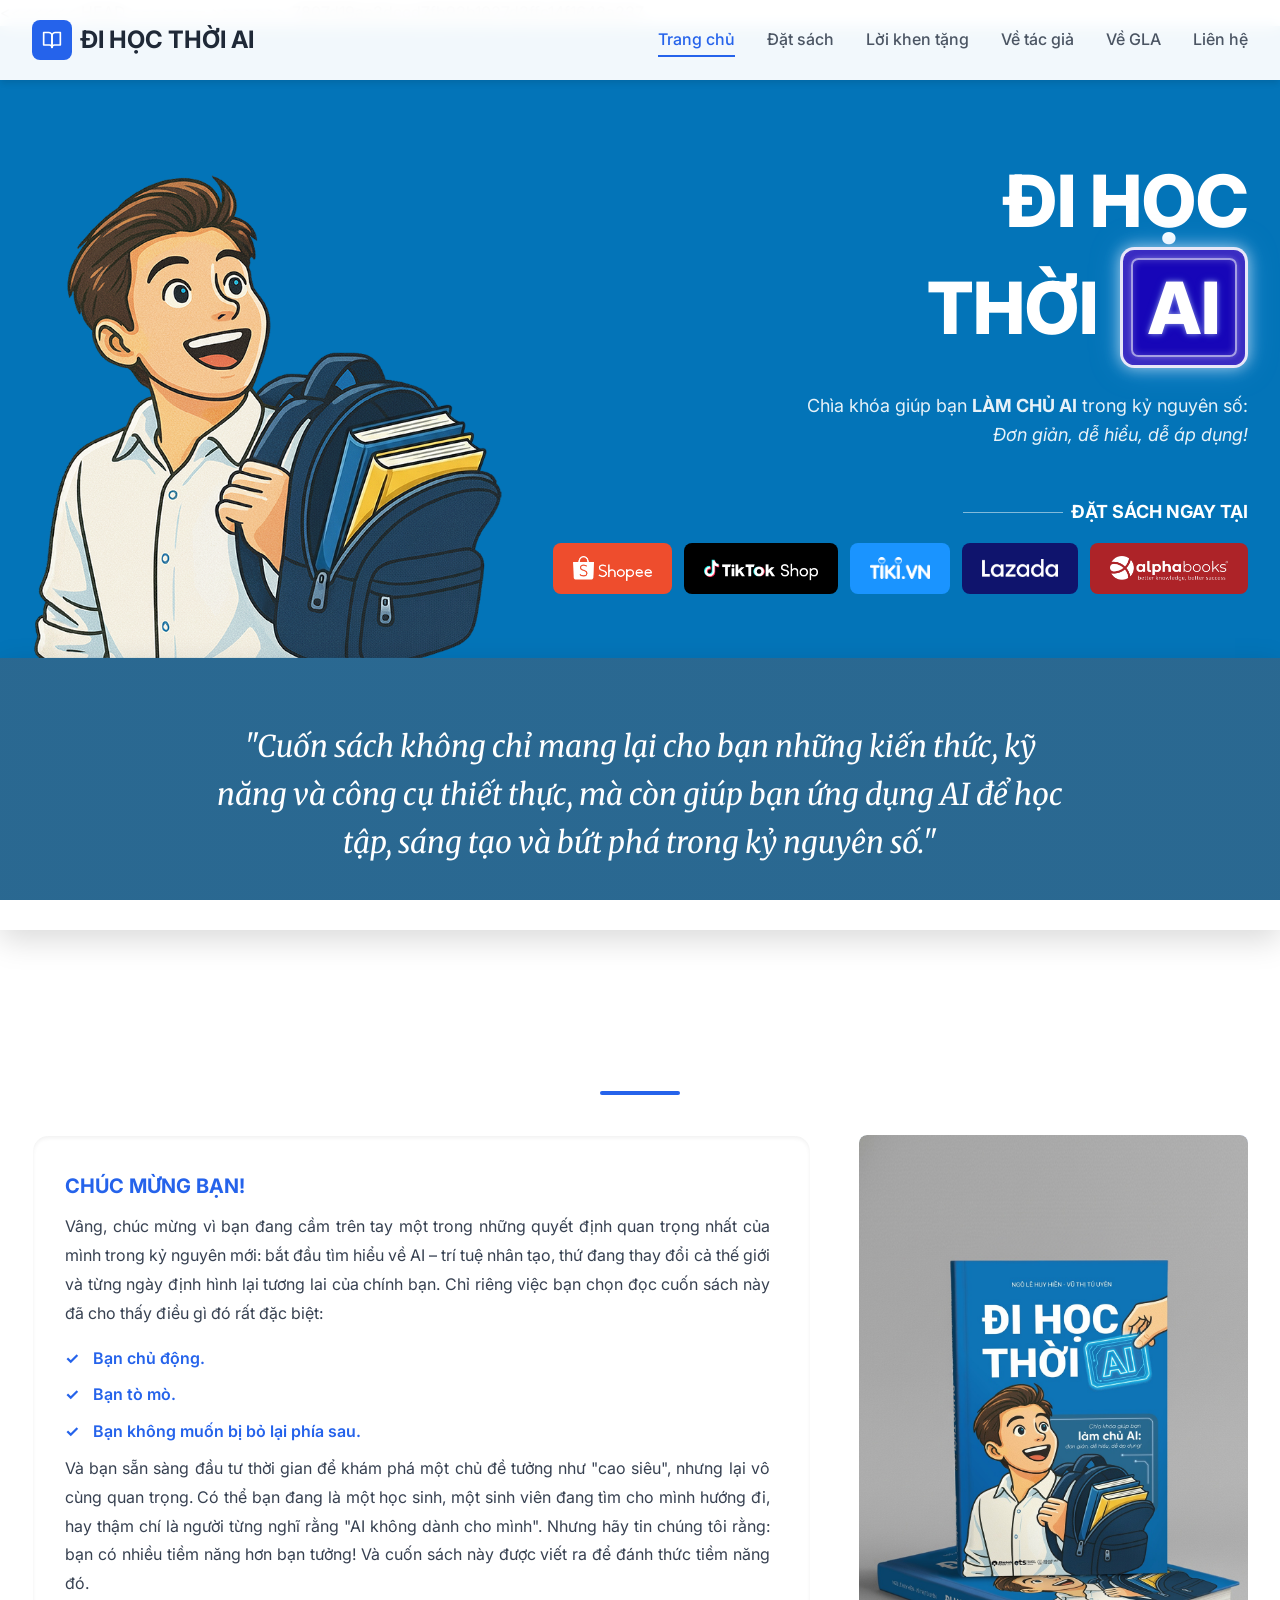
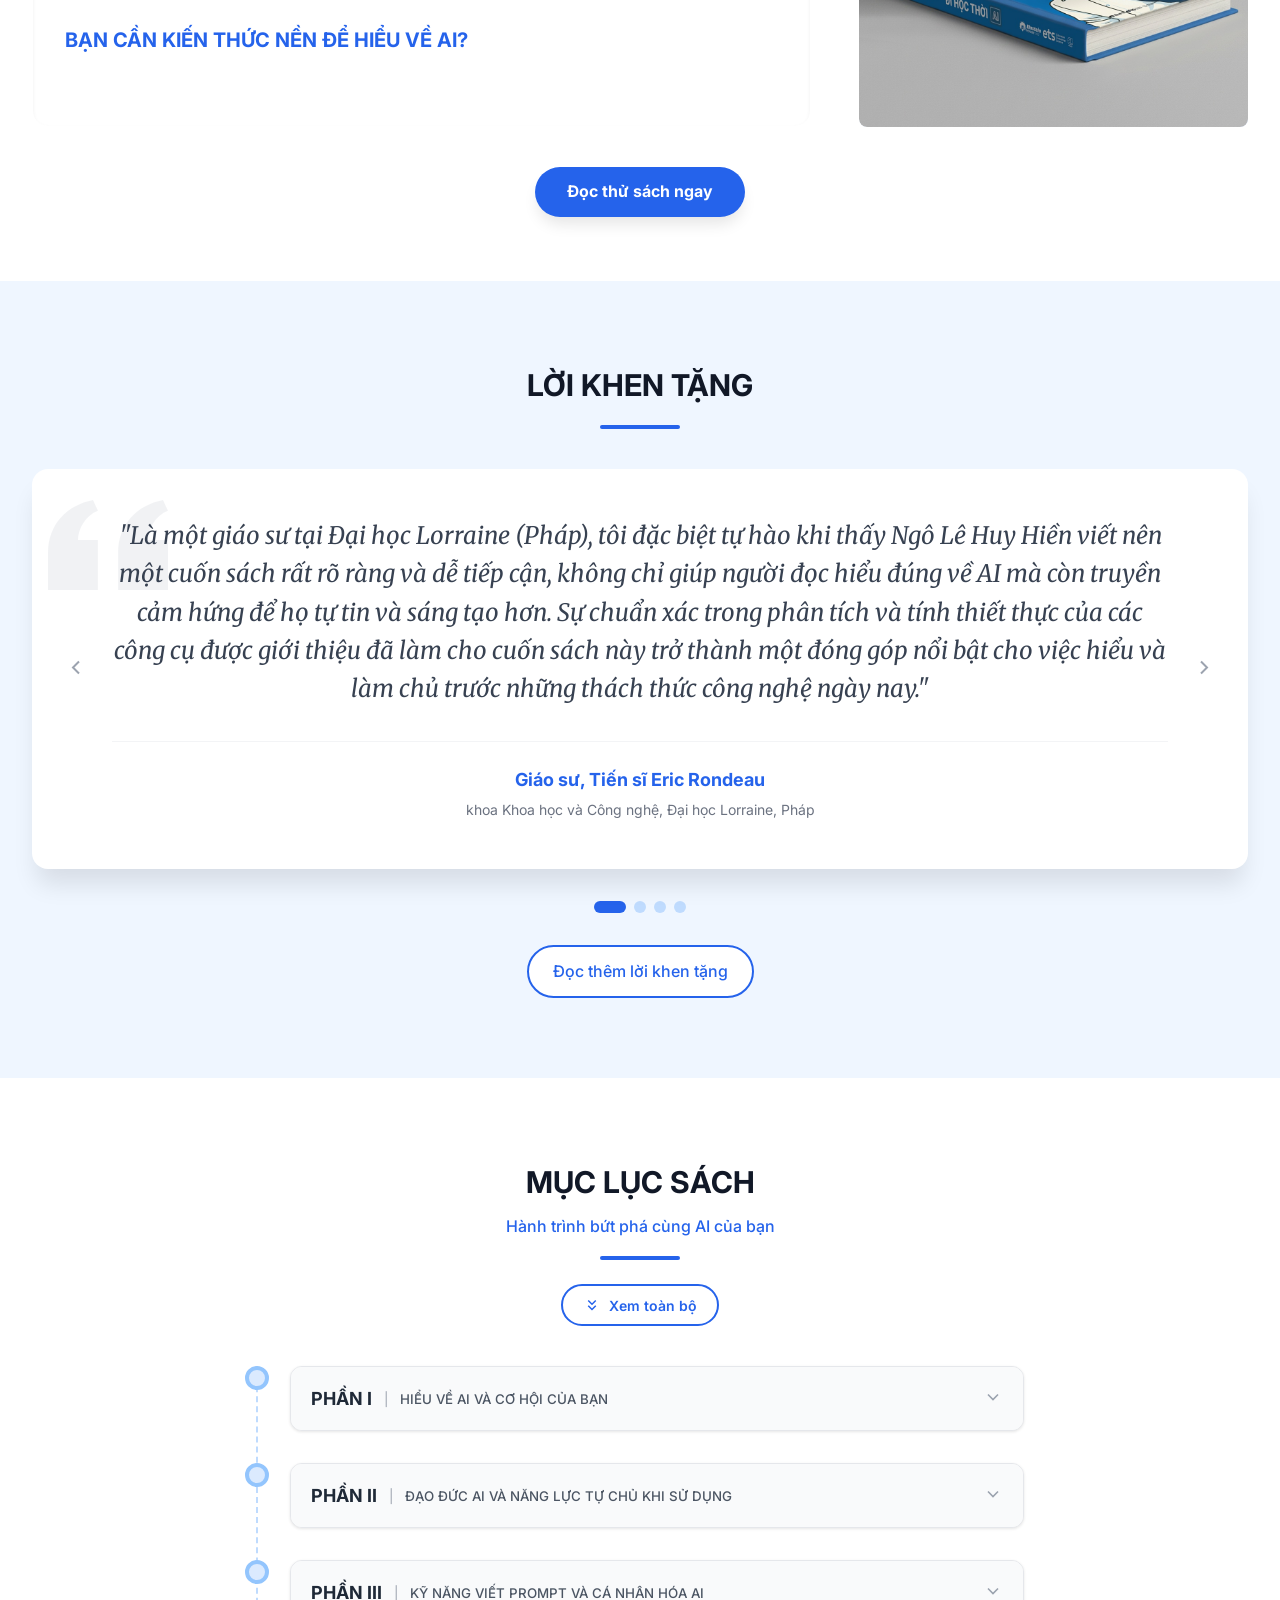
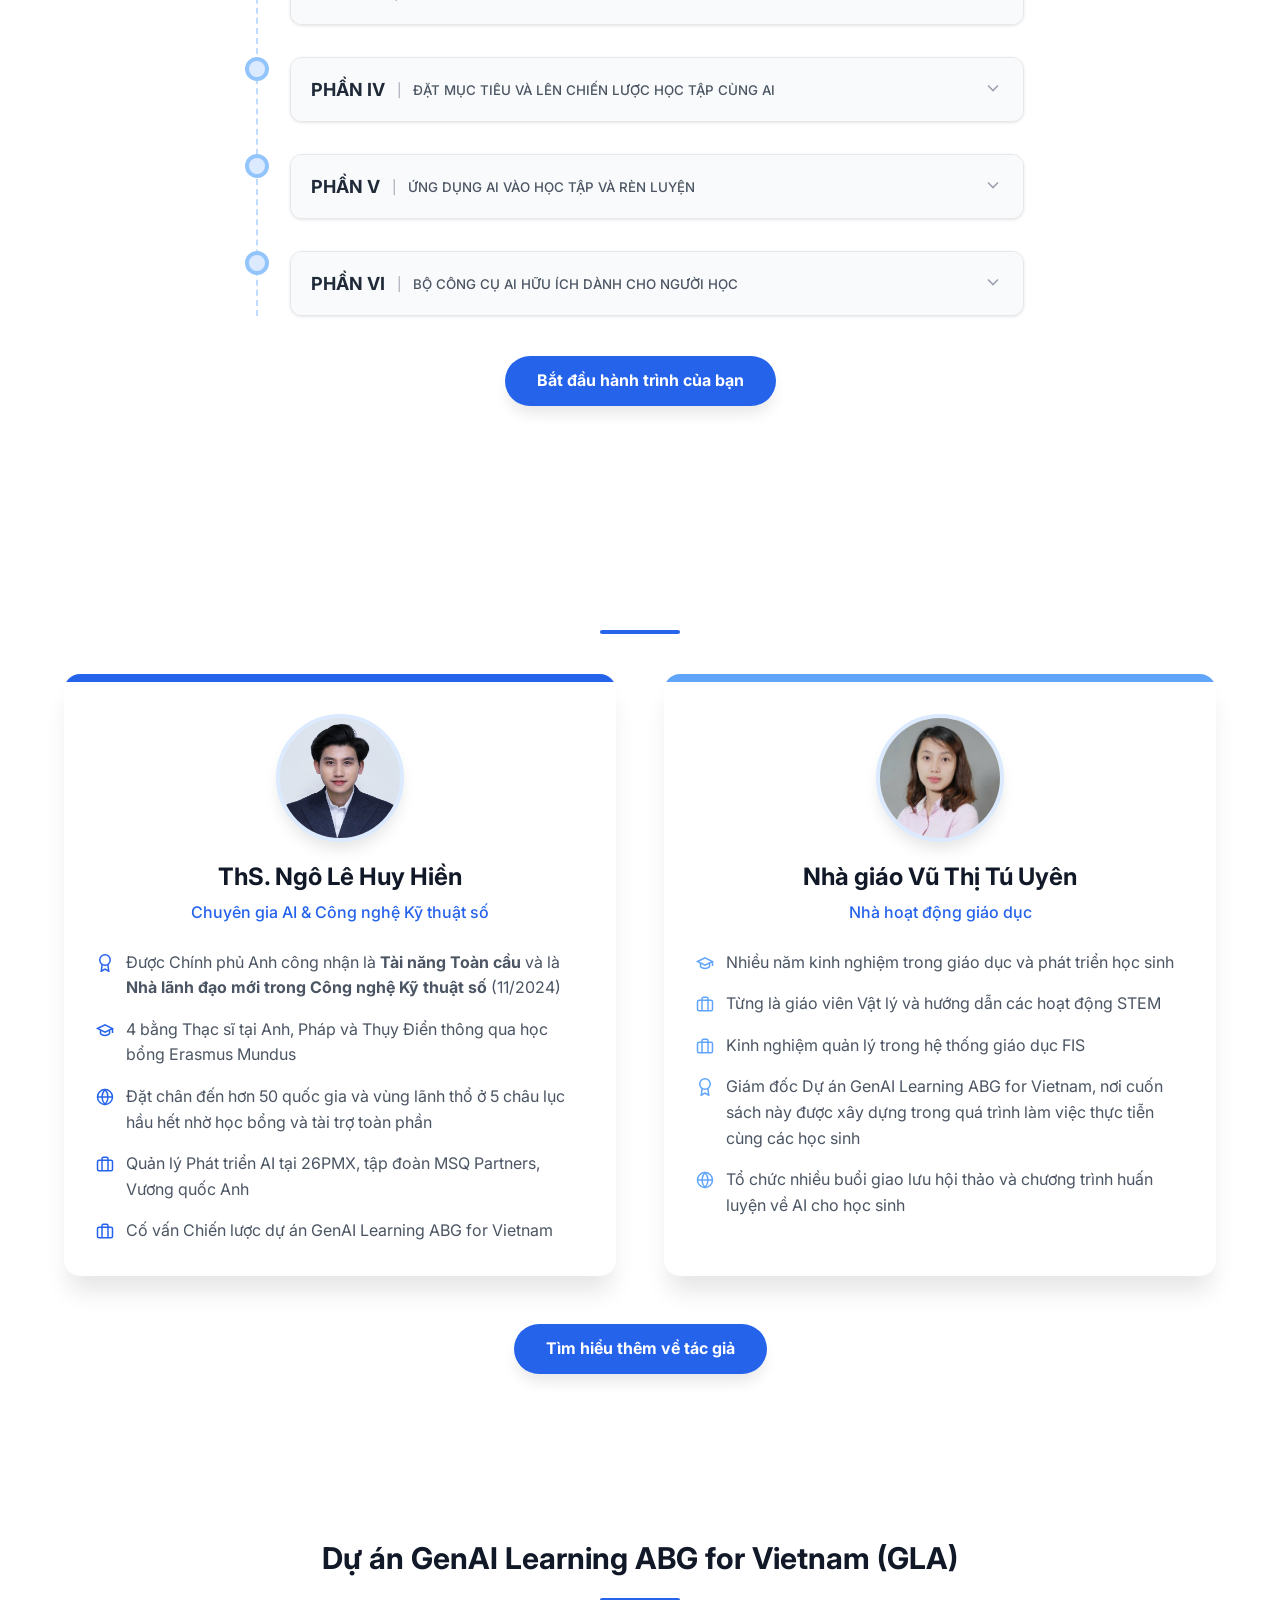
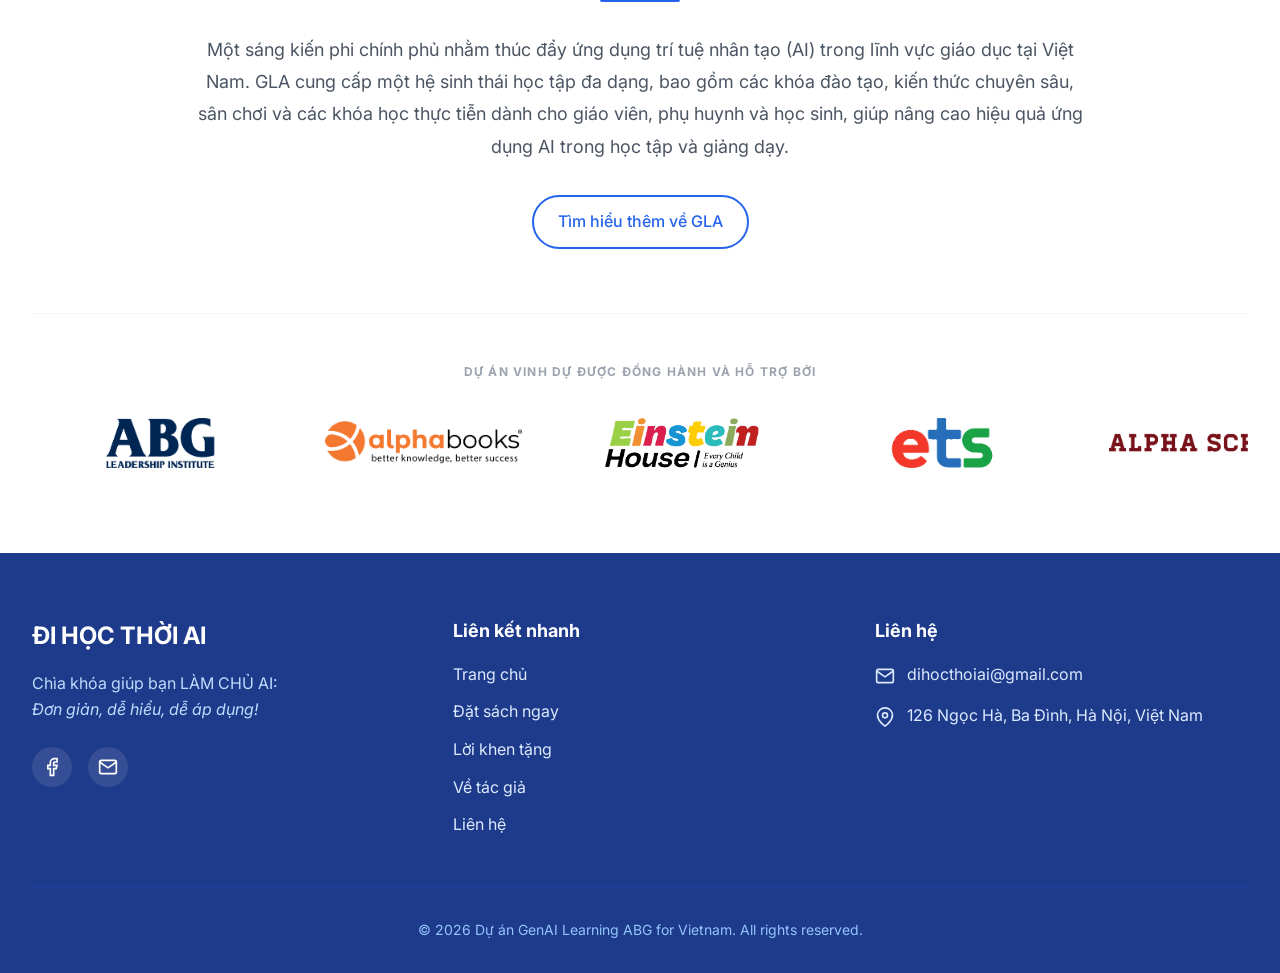
==== index.html @ abfa67cc "SEO updated" ====
<!DOCTYPE html>
<html lang="vi">
<head>
    <meta charset="UTF-8">
    <meta name="viewport" content="width=device-width, initial-scale=1.0">
<<<<<<< HEAD
    <title>Sách | Đi Học Thời AI | Ngô Lê Huy Hiền - Tú Uyên | Sách học AI</title>
=======
    <title>Sách | Đi Học Thời AI | Ngô Lê Huy Hiền - Vũ Thị Tú Uyên</title>
>>>>>>> 7807d19ae3dccd7fb92b1027d2ffc14f1643a237
	<meta name="description" content="Đi Học Thời AI là cuốn sách mang lại những kiến thức về AI, kỹ năng và công cụ thiết thực; giúp ứng dụng AI vào học tập, sáng tạo và bứt phá trong kỷ nguyên số.">
    <meta name="robots" content="index,follow">
	<link rel="canonical" href="https://dihocthoiai.com/">
	<link rel="icon" type="image/svg+xml" href="data:image/svg+xml,%3Csvg xmlns='http://www.w3.org/2000/svg' viewBox='0 0 24 24' fill='none' stroke='%232563eb' stroke-width='2' stroke-linecap='round' stroke-linejoin='round'%3E%3Cpath d='M2 3h6a4 4 0 0 1 4 4v14a3 3 0 0 0-3-3H2z'/%3E%3Cpath d='M22 3h-6a4 4 0 0 0-4 4v14a3 3 0 0 1 3-3h7z'/%3E%3C/svg%3E">
    <link rel="preconnect" href="https://fonts.googleapis.com">
    <link rel="preconnect" href="https://fonts.gstatic.com" crossorigin>
    <link href="https://fonts.googleapis.com/css2?family=Inter:wght@400;500;600;700;800&family=Merriweather:ital,wght@0,400;0,700;1,400;1,700&family=Noto+Serif:ital,wght@0,400;0,700;1,400;1,700&family=Playfair+Display:ital,wght@0,400;0,500;0,700;1,400;1,500;1,700&display=swap" rel="stylesheet">
	
	<!-- Open Graph -->
	<meta property="og:type" content="website">
	<meta property="og:site_name" content="Sách Đi Học Thời AI">
	<meta property="og:title" content="Sách | Đi Học Thời AI | Ngô Lê Huy Hiền - Vũ Thị Tú Uyên">
	<meta property="og:description" content="Đi Học Thời AI là cuốn sách mang lại những kiến thức về AI, kỹ năng và công cụ thiết thực; giúp ứng dụng AI vào học tập, sáng tạo và bứt phá trong kỷ nguyên số.">
	<meta property="og:url" content="https://dihocthoiai.com/">
	<meta property="og:image" content="https://dihocthoiai.com/img/Di%20Hoc%20Thoi%20AI%202.jpg">
	<meta property="og:image:width" content="1611">
	<meta property="og:image:height" content="967">
	<meta property="og:image:alt" content="Bìa sách Đi Học Thời AI">
	
	<!-- Schema JSON-LD -->
	<script type="application/ld+json">
	{
	  "@context": "https://schema.org",
	  "@type": "Book",
	  "@id": "https://dihocthoiai.com/#book",
	  "name": "Đi Học Thời AI",
	  "isbn": "978-632-0203-35-2",
	  "inLanguage": "vi",
	  "description": "Đi Học Thời AI là cuốn sách mang lại những kiến thức về AI, kỹ năng và công cụ thiết thực; giúp ứng dụng AI vào học tập, sáng tạo và bứt phá trong kỷ nguyên số.",
	  "image": [
		"https://dihocthoiai.com/img/Di%20Hoc%20Thoi%20AI%202.jpg"
	  ],
	  "author": [
		{ "@type": "Person", "name": "Ngô Lê Huy Hiền" },
		{ "@type": "Person", "name": "Vũ Thị Tú Uyên" }
	  ],
	  "publisher": {
		"@type": "Organization",
		"name": "Nhà xuất bản Thế Giới"
	  },
	  "url": "https://dihocthoiai.com/"
	}
	</script>
	
    <link rel="stylesheet" href="styles.css">
</head>
<body>
    <!-- Header -->
    <header class="header" id="header">
        <div class="container">
            <div class="header-content">
                <a href="index.html" class="logo">
                    <div class="logo-icon">
                        <svg width="20" height="20" viewBox="0 0 24 24" fill="none" stroke="currentColor" stroke-width="2" stroke-linecap="round" stroke-linejoin="round">
                            <path d="M2 3h6a4 4 0 0 1 4 4v14a3 3 0 0 0-3-3H2z"></path>
                            <path d="M22 3h-6a4 4 0 0 0-4 4v14a3 3 0 0 1 3-3h7z"></path>
                        </svg>
                    </div>
                    <span class="logo-text">ĐI HỌC THỜI AI</span>
                </a>

                <nav class="nav-desktop" id="nav-desktop">
                    <a href="index.html" class="nav-link active">Trang chủ</a>
                    <a href="order.html" class="nav-link">Đặt sách</a>
                    <a href="testimonials.html" class="nav-link">Lời khen tặng</a>
                    <a href="authors.html" class="nav-link">Về tác giả</a>
                    <a href="gla.html" class="nav-link">Về GLA</a>
                    <a href="contact.html" class="nav-link">Liên hệ</a>
                </nav>

                <button class="mobile-menu-btn" onclick="toggleMobileMenu()">
                    <svg id="menu-icon" width="24" height="24" viewBox="0 0 24 24" fill="none" stroke="currentColor" stroke-width="2">
                        <line x1="3" y1="12" x2="21" y2="12"></line>
                        <line x1="3" y1="6" x2="21" y2="6"></line>
                        <line x1="3" y1="18" x2="21" y2="18"></line>
                    </svg>
                    <svg id="close-icon" width="24" height="24" viewBox="0 0 24 24" fill="none" stroke="currentColor" stroke-width="2" style="display: none;">
                        <line x1="18" y1="6" x2="6" y2="18"></line>
                        <line x1="6" y1="6" x2="18" y2="18"></line>
                    </svg>
                </button>
            </div>
        </div>

        <div class="mobile-menu" id="mobile-menu">
            <div class="mobile-menu-inner">
                <a href="index.html" class="mobile-nav-link active">Trang chủ</a>
                <a href="order.html" class="mobile-nav-link">Đặt sách</a>
                <a href="testimonials.html" class="mobile-nav-link">Lời khen tặng</a>
                <a href="authors.html" class="mobile-nav-link">Về tác giả</a>
                <a href="gla.html" class="mobile-nav-link">Về GLA</a>
                <a href="contact.html" class="mobile-nav-link">Liên hệ</a>
            </div>
        </div>
    </header>

    <main>
        <!-- Hero -->
        <section class="hero">
            <div class="container">
                <div class="hero-content">
                    <div class="hero-text">
                        <h1 class="hero-title">
							<span class="sr-only">
								Sách Đi Học Thời AI – Cách Học Và Sáng Tạo Hiệu Quả Trong Kỷ Nguyên Trí Tuệ Nhân Tạo
							</span>
							ĐI HỌC<br>THỜI <span class="ai-badge">AI</span></h1>
                        <p class="hero-subtitle"><span class="subtitle-full">Chìa khóa giúp bạn <strong>LÀM CHỦ AI</strong> trong kỷ nguyên số:</span><span class="subtitle-short">Chìa khóa giúp bạn <strong>LÀM CHỦ AI</strong>:</span><br><em>Đơn giản, dễ hiểu, dễ áp dụng!</em></p>
                    </div>
                    <!-- Mobile image (shown only on mobile/tablet) -->
                    <div class="hero-image-mobile">
                        <div class="hero-image-container">
                            <img src="img/student image.png" alt="Học sinh đeo ba lô" class="hero-image">
                            <div class="hero-image-overlay"></div>
                        </div>
                    </div>
                    <div class="hero-cta">
                        <div class="hero-cta-label">
                            <div class="hero-cta-line"></div>
                            <span class="hero-cta-text"><a href="order.html">Đặt sách ngay tại</a></span>
                        </div>
                        <div class="hero-buttons">
                            <a href="https://shopee.vn/product/431679329/55553316575" target="_blank" rel="noopener noreferrer" class="btn-shop btn-shopee"><img style="max-height: 25px; width: auto;" src="img/Shopee logo white.png" alt="Mua trên Shopee"></a>
							<a href="https://www.tiktok.com/view/product/1733627489847183313" target="_blank" rel="noopener noreferrer" class="btn-shop btn-tiktok"><img style="max-height: 27px; width: auto;" src="img/tiktok white.png" alt="Mua trên Shopee"></a>
                            <a href="https://tiki.vn/product-p278975477.html?spid=278975478" target="_blank" rel="noopener noreferrer" class="btn-shop btn-tiki"><img style="max-height: 22px; width: auto;" src="img/tiki logo.png" alt="Mua trên Tiki"></a>
                            <a href="order.html" class="btn-shop btn-lazada"><img style="max-height: 18px; width: auto;" src="img/lazada white.png" alt="Mua trên Lazada"></a>
                            <a href="https://shop.alphabooks.vn/di-hoc-thoi-ai-chia-khoa-giup-ban-lam-chu-ai-don-gian-de-hieu-de-ap-dung-p39108665.html" target="_blank" rel="noopener noreferrer" class="btn-shop btn-alpha"><img style="max-height: 25px; width: auto;" src="img/alpha books white.png" alt="Mua trên Alpha Books"></a>
                            <!-- <a href="order.html" class="btn-shop btn-fahasa"><img style="max-height: 20px; width: auto;" src="img/Fahasa logo white.png" alt="Mua trên Fahasa"></a> -->
                        </div>
                    </div>
                </div>
            </div>
            <!-- Desktop image (shown only on desktop) -->
            <div class="hero-image-wrapper">
                <div class="hero-image-container">
                    <img src="img/student image.png" alt="Học sinh đeo ba lô" class="hero-image">
                    <div class="hero-image-overlay"></div>
                </div>
            </div>
        </section>

        <!-- Quote Section -->
        <section class="quote-section">
            <div class="container">
                <div class="preface-quote">
                    <blockquote>"Cuốn sách không chỉ mang lại cho bạn những kiến thức, kỹ năng và công cụ thiết thực, mà còn giúp bạn ứng dụng AI để học tập, sáng tạo và bứt phá trong kỷ nguyên số."</blockquote>
                </div>
            </div>
        </section>

        <!-- Preface -->
        <section class="preface">
            <div class="container">
                <div class="section-title">
                    <h2>
					<span class="sr-only">
						Đi học thời AI – Sách học AI
					</span>
					Lời Nói Đầu</h2>
                    <p>(Trích từ cuốn sách "Đi Học Thời AI")</p>
                    <div class="section-title-line"></div>
                </div>
                <div class="preface-grid">
                    <div class="preface-content">
                        <div class="preface-scroll custom-scrollbar">
                            <h3>CHÚC MỪNG BẠN!</h3>
                            <p>Vâng, chúc mừng vì bạn đang cầm trên tay một trong những quyết định quan trọng nhất của mình trong kỷ nguyên mới: bắt đầu tìm hiểu về AI – trí tuệ nhân tạo, thứ đang thay đổi cả thế giới và từng ngày định hình lại tương lai của chính bạn. Chỉ riêng việc bạn chọn đọc cuốn sách này đã cho thấy điều gì đó rất đặc biệt:</p>
                            <ul class="checklist">
                                <li><strong class="text-brand">Bạn chủ động.</strong></li>
                                <li><strong class="text-brand">Bạn tò mò.</strong></li>
                                <li><strong class="text-brand">Bạn không muốn bị bỏ lại phía sau.</strong></li>
                            </ul>
                            <p>Và bạn sẵn sàng đầu tư thời gian để khám phá một chủ đề tưởng như "cao siêu", nhưng lại vô cùng quan trọng. Có thể bạn đang là một học sinh, một sinh viên đang tìm cho mình hướng đi, hay thậm chí là người từng nghĩ rằng "AI không dành cho mình". Nhưng hãy tin chúng tôi rằng: bạn có nhiều tiềm năng hơn bạn tưởng! Và cuốn sách này được viết ra để đánh thức tiềm năng đó.</p>

                            <h3>BẠN CẦN KIẾN THỨC NỀN ĐỂ HIỂU VỀ AI?</h3>
                            <p><strong>Không đâu!</strong> Tin vui là, bạn <em>không cần</em> có một kiến thức nền gì về công nghệ, mới có thể hiểu được AI. Chúng tôi đã thiết kế mọi nội dung trong cuốn sách này sao cho bạn có thể hiểu được, áp dụng được, và quan trọng nhất: bạn cảm thấy hào hứng với từng trang sách.</p>
                            <p>AI giờ đây không còn là chuyện của riêng giới lập trình viên hay thiên tài toán học nữa. Nó đã ở khắp nơi, từ chiếc điện thoại bạn đang dùng, đến những video bạn xem, bài học bạn học; nó hiện diện trong mọi lĩnh vực: từ giáo dục, chăm sóc sức khỏe, nghệ thuật, tài chính, cho đến đời sống hằng ngày.</p>

                            <h3>CHÚNG TÔI ĐÃ GẶP HÀNG NGÀN NGƯỜI TRẺ GIỐNG BẠN!</h3>
                            <p>Chúng tôi đã có cơ hội gặp gỡ, trò chuyện và làm việc với hàng ngàn học sinh, sinh viên, giáo viên và nhà lãnh đạo trẻ trên khắp cả nước, những người bắt đầu từ con số 0 nhưng đã tiến rất xa chỉ nhờ một điều: <em>dám học, dám thử</em>.</p>
                            <p>Chúng tôi không hứa cuốn sách này sẽ biến bạn thành chuyên gia AI ngay lập tức. Nhưng chúng tôi tin chắc đây sẽ là một <em>"bảo bối"</em> đồng hành giúp bạn hiểu rõ AI là gì, vì sao nó quan trọng, nó đang thay đổi thế giới ra sao.</p>

                            <h3>BẠN SẼ HỌC ĐƯỢC GÌ TỪ CUỐN SÁCH NÀY?</h3>
                            <p>Bạn không chỉ được cung cấp <strong>kiến thức để hiểu đúng về AI</strong>, mà còn được trang bị một "bộ công cụ" toàn diện để làm chủ nó.</p>
                            <p><strong>Cuốn sách này sẽ giúp bạn:</strong></p>
                            <ul class="checklist">
                                <li><strong class="text-brand">Tiếp cận kiến thức và tư duy đúng khi làm việc với AI:</strong> Bạn sẽ hiểu về điểm mạnh và điểm yếu của AI, cách tư duy, đặt câu hỏi, và chủ động làm chủ công nghệ.</li>
                                <li><strong class="text-brand">Trang bị những kỹ năng cần thiết:</strong> Không lý thuyết suông. Bạn sẽ học những cách thực tiễn nhất để dùng AI trong việc học, phát triển bản thân, sáng tạo và giải quyết vấn đề thật sự.</li>
                                <li><strong class="text-brand">Cung cấp bộ công cụ hữu ích:</strong> Bạn sẽ được giới thiệu những công cụ AI hiện đại, cách sử dụng chúng an toàn, thông minh và sáng tạo.</li>
                            </ul>

                            <h3>BẠN ĐÃ SẴN SÀNG CHƯA?</h3>
                            <p>Nếu có một phần nào trong bạn đang thầm gật đầu, thì đừng chần chừ nữa. Hành trình phía trước sẽ rất thú vị. Cùng bắt đầu hành trình đặc biệt này với chúng tôi nhé!</p>
                            <div class="preface-signature">
                                <p>Thân mến,</p>
                                <p>Nhóm tác giả</p>
                                <p><em><strong>ThS. Ngô Lê Huy Hiền và Nhà giáo Vũ Thị Tú Uyên</strong></em></p>
                                <p><em>Tháng 7 năm 2025</em></p>
                            </div>
                        </div>
                    </div>
                    <div class="preface-image-wrapper">
                        <div class="preface-book-image preface-img-desktop">
                            <div class="preface-book-glow"></div>
                            <img src="img/Di Hoc Thoi AI 1.jpg" alt="Đi Học Thời AI">
                        </div>
                        <div class="preface-book-image preface-img-tablet">
                            <div class="preface-book-glow"></div>
                            <img src="img/Di Hoc Thoi AI 2.jpg" alt="Đi Học Thời AI">
                        </div>
                    </div>
                </div>
                <div class="preface-cta">
                    <a href="preview.html" class="btn-primary">Đọc thử sách ngay</a>
                </div>
            </div>
        </section>

        <!-- Testimonials -->
        <section class="testimonials">
            <div class="container">
                <div class="section-title">
                    <h2>Lời Khen Tặng</h2>
                    <div class="section-title-line"></div>
                </div>
                <div class="testimonials-slider">
                    <div class="testimonial-card">
                        <div class="testimonial-quote-icon">
                            <svg width="120" height="120" viewBox="0 0 24 24" fill="currentColor"><path d="M14.017 21v-7.391c0-5.704 3.731-9.57 8.983-10.609l.995 2.151c-2.432.917-3.995 3.638-3.995 5.849h4v10h-9.983zm-14.017 0v-7.391c0-5.704 3.748-9.57 9-10.609l.996 2.151c-2.433.917-3.996 3.638-3.996 5.849h3.983v10h-9.983z"/></svg>
                        </div>
                        <div class="testimonial-content">
                            <p class="testimonial-text" id="testimonial-text"></p>
                            <div class="testimonial-author">
                                <h4 id="testimonial-author"></h4>
                                <p id="testimonial-title"></p>
                            </div>
                        </div>
                        <div class="testimonial-nav prev">
                            <button onclick="prevTestimonial()">
                                <svg width="24" height="24" viewBox="0 0 24 24" fill="none" stroke="currentColor" stroke-width="2"><polyline points="15 18 9 12 15 6"></polyline></svg>
                            </button>
                        </div>
                        <div class="testimonial-nav next">
                            <button onclick="nextTestimonial()">
                                <svg width="24" height="24" viewBox="0 0 24 24" fill="none" stroke="currentColor" stroke-width="2"><polyline points="9 18 15 12 9 6"></polyline></svg>
                            </button>
                        </div>
                    </div>
                    <div class="testimonial-indicators" id="testimonial-indicators"></div>
                    <div class="testimonials-cta">
                        <a href="testimonials.html" class="btn-outline">Đọc thêm lời khen tặng</a>
                    </div>
                </div>
            </div>
        </section>

        <!-- TOC -->
        <section class="toc">
            <div class="container">
                <div class="section-title">
                    <h2>Mục Lục Sách</h2>
                    <p style="color: var(--brand); font-weight: 500; font-style: normal;">Hành trình bứt phá cùng AI của bạn</p>
                    <div class="section-title-line"></div>
                    <button class="btn-expand-all" id="btn-expand-all" onclick="expandAllTOC()">
                        <svg width="18" height="18" viewBox="0 0 24 24" fill="none" stroke="currentColor" stroke-width="2"><polyline points="7 13 12 18 17 13"></polyline><polyline points="7 6 12 11 17 6"></polyline></svg>
                        <span>Xem toàn bộ</span>
                    </button>
                </div>
                <div class="toc-content">
                    <div class="toc-timeline" id="toc-timeline"></div>
                </div>
                <div class="toc-cta">
                    <a href="order.html" class="btn-primary">Bắt đầu hành trình của bạn </a>
                </div>
            </div>
        </section>

        <!-- Authors -->
        <section class="authors">
            <div class="container">
                <div class="section-title">
                    <h2>Về Tác Giả</h2>
                    <div class="section-title-line"></div>
                </div>
                <div class="authors-grid">
                    <div class="author-card">
                        <div class="author-card-accent"></div>
                        <div class="author-card-content">
                            <div class="author-header">
                                <div class="author-avatar"><img src="img/Ngo Le Huy Hien.jpg" alt="Ngô Lê Huy Hiền"></div>
                                <h3 class="author-name">ThS. Ngô Lê Huy Hiền</h3>
                                <p class="author-title">Chuyên gia AI & Công nghệ Kỹ thuật số</p>
                            </div>
                            <div class="author-details">
                                <div class="author-detail">
                                    <svg class="author-detail-icon" width="18" height="18" viewBox="0 0 24 24" fill="none" stroke="currentColor" stroke-width="2"><circle cx="12" cy="8" r="7"></circle><polyline points="8.21 13.89 7 23 12 20 17 23 15.79 13.88"></polyline></svg>
                                    <span>Được Chính phủ Anh công nhận là <strong>Tài năng Toàn cầu</strong> và là <strong>Nhà lãnh đạo mới trong Công nghệ Kỹ thuật số </strong>(11/2024)</span>
                                </div>
                                <div class="author-detail">
                                    <svg class="author-detail-icon" width="18" height="18" viewBox="0 0 24 24" fill="none" stroke="currentColor" stroke-width="2"><path d="M22 10v6M2 10l10-5 10 5-10 5z"></path><path d="M6 12v5c3 3 9 3 12 0v-5"></path></svg>
                                    <span>4 bằng Thạc sĩ tại Anh, Pháp và Thụy Điển thông qua học bổng Erasmus Mundus</span>
                                </div>
                                <div class="author-detail">
                                    <svg class="author-detail-icon" width="18" height="18" viewBox="0 0 24 24" fill="none" stroke="currentColor" stroke-width="2"><circle cx="12" cy="12" r="10"></circle><line x1="2" y1="12" x2="22" y2="12"></line><path d="M12 2a15.3 15.3 0 0 1 4 10 15.3 15.3 0 0 1-4 10 15.3 15.3 0 0 1-4-10 15.3 15.3 0 0 1 4-10z"></path></svg>
                                    <span>Đặt chân đến hơn 50 quốc gia và vùng lãnh thổ ở 5 châu lục hầu hết nhờ học bổng và tài trợ toàn phần</span>
                                </div>
								<div class="author-detail">
                                    <svg class="author-detail-icon" width="18" height="18" viewBox="0 0 24 24" fill="none" stroke="currentColor" stroke-width="2"><rect x="2" y="7" width="20" height="14" rx="2" ry="2"></rect><path d="M16 21V5a2 2 0 0 0-2-2h-4a2 2 0 0 0-2 2v16"></path></svg>
                                    <span>Quản lý Phát triển AI tại 26PMX, tập đoàn MSQ Partners, Vương quốc Anh</span>
                                </div>
                                <div class="author-detail">
                                    <svg class="author-detail-icon" width="18" height="18" viewBox="0 0 24 24" fill="none" stroke="currentColor" stroke-width="2"><rect x="2" y="7" width="20" height="14" rx="2" ry="2"></rect><path d="M16 21V5a2 2 0 0 0-2-2h-4a2 2 0 0 0-2 2v16"></path></svg>
                                    <span>Cố vấn Chiến lược dự án GenAI Learning ABG for Vietnam</span>
                                </div>
                            </div>
                        </div>
                    </div>
                    <div class="author-card">
                        <div class="author-card-accent"></div>
                        <div class="author-card-content">
                            <div class="author-header">
                                <div class="author-avatar"><img src="img/Tu Uyen anh.jpg" alt="Tú Uyên"></div>
                                <h3 class="author-name">Nhà giáo Vũ Thị Tú Uyên</h3>
                                <p class="author-title">Nhà hoạt động giáo dục</p>
                            </div>
                            <div class="author-details">
                                <div class="author-detail">
                                    <svg class="author-detail-icon" width="18" height="18" viewBox="0 0 24 24" fill="none" stroke="currentColor" stroke-width="2"><path d="M22 10v6M2 10l10-5 10 5-10 5z"></path><path d="M6 12v5c3 3 9 3 12 0v-5"></path></svg>
                                    <span>Nhiều năm kinh nghiệm trong giáo dục và phát triển học sinh</span>
                                </div>
								<div class="author-detail">
                                    <svg class="author-detail-icon" width="18" height="18" viewBox="0 0 24 24" fill="none" stroke="currentColor" stroke-width="2"><rect x="2" y="7" width="20" height="14" rx="2" ry="2"></rect><path d="M16 21V5a2 2 0 0 0-2-2h-4a2 2 0 0 0-2 2v16"></path></svg>
                                    <span>Từng là giáo viên Vật lý và hướng dẫn các hoạt động STEM</span>
                                </div>
                                <div class="author-detail">
                                    <svg class="author-detail-icon" width="18" height="18" viewBox="0 0 24 24" fill="none" stroke="currentColor" stroke-width="2"><rect x="2" y="7" width="20" height="14" rx="2" ry="2"></rect><path d="M16 21V5a2 2 0 0 0-2-2h-4a2 2 0 0 0-2 2v16"></path></svg>
                                    <span>Kinh nghiệm quản lý trong hệ thống giáo dục FIS</span>
                                </div>
                                <div class="author-detail">
                                    <svg class="author-detail-icon" width="18" height="18" viewBox="0 0 24 24" fill="none" stroke="currentColor" stroke-width="2"><circle cx="12" cy="8" r="7"></circle><polyline points="8.21 13.89 7 23 12 20 17 23 15.79 13.88"></polyline></svg>
                                    <span>Giám đốc Dự án GenAI Learning ABG for Vietnam, nơi cuốn sách này được xây dựng trong quá trình làm việc thực tiễn cùng các học sinh</span>
                                </div>
                                <div class="author-detail">
                                    <svg class="author-detail-icon" width="18" height="18" viewBox="0 0 24 24" fill="none" stroke="currentColor" stroke-width="2"><circle cx="12" cy="12" r="10"></circle><line x1="2" y1="12" x2="22" y2="12"></line><path d="M12 2a15.3 15.3 0 0 1 4 10 15.3 15.3 0 0 1-4 10 15.3 15.3 0 0 1-4-10 15.3 15.3 0 0 1 4-10z"></path></svg>
                                    <span>Tổ chức nhiều buổi giao lưu hội thảo và chương trình huấn luyện về AI cho học sinh</span>
                                </div>
                            </div>
                        </div>
                    </div>
                </div>
                <div class="authors-cta">
                    <a href="authors.html" class="btn-primary">Tìm hiểu thêm về tác giả</a>
                </div>
            </div>
        </section>

        <!-- GLA -->
        <section class="gla">
            <div class="container">
                <div class="gla-content">
                    <h2 style="font-size: 1.875rem; font-weight: 700; color: var(--gray-900); margin-bottom: 1rem;">Dự án GenAI Learning ABG for Vietnam (GLA)</h2>
                    <div class="section-title-line" style="margin-bottom: 2rem;"></div>
                    <p class="gla-description">Một sáng kiến phi chính phủ nhằm thúc đẩy ứng dụng trí tuệ nhân tạo (AI) trong lĩnh vực giáo dục tại Việt Nam. GLA cung cấp một hệ sinh thái học tập đa dạng, bao gồm các khóa đào tạo, kiến thức chuyên sâu, sân chơi và các khóa học thực tiễn dành cho giáo viên, phụ huynh và học sinh, giúp nâng cao hiệu quả ứng dụng AI trong học tập và giảng dạy.</p>
                    <a href="gla.html" class="btn-outline">Tìm hiểu thêm về GLA</a>
                </div>
                <div class="gla-partners">
                    <h3 class="gla-partners-title">Dự án vinh dự được đồng hành và hỗ trợ bởi</h3>
                    <div class="partners-carousel">
                        <div class="partners-track">
                            <div class="partner-logo"><img src="img/ABG logo color.png" alt="ABG"></div>
                            <div class="partner-logo"><img src="img/alphabooks color.png" alt="Alpha Books"></div>
                            <div class="partner-logo"><img src="img/enstein house color.png" alt="Einstein House"></div>
                            <div class="partner-logo"><img src="img/ets color.png" alt="ETS"></div>
                            <div class="partner-logo"><img src="img/Alpha school color.png" alt="Alpha School"></div>
                            <div class="partner-logo"><img src="img/equest logo.png" alt="EQuest"></div>
                            <div class="partner-logo"><img src="img/EAN logo.png" alt="EU Alumni Network"></div>
                            <div class="partner-logo"><img src="img/EU Delegation.png" alt="EU Delegation"></div>
                            <!-- Duplicate for seamless loop -->
                            <div class="partner-logo"><img src="img/ABG logo color.png" alt="ABG"></div>
                            <div class="partner-logo"><img src="img/alphabooks color.png" alt="Alpha Books"></div>
                            <div class="partner-logo"><img src="img/enstein house color.png" alt="Einstein House"></div>
                            <div class="partner-logo"><img src="img/ets color.png" alt="ETS"></div>
                            <div class="partner-logo"><img src="img/Alpha school color.png" alt="Alpha School"></div>
                            <div class="partner-logo"><img src="img/equest logo.png" alt="EQuest"></div>
                            <div class="partner-logo"><img src="img/EAN logo.png" alt="EU Alumni Network"></div>
                            <div class="partner-logo"><img src="img/EU Delegation.png" alt="EU Delegation"></div>
                        </div>
                    </div>
                </div>
            </div>
        </section>
    </main>

    <!-- Footer -->
    <footer class="footer">
        <div class="container">
            <div class="footer-grid">
                <div class="footer-brand">
                    <h3>ĐI HỌC THỜI AI</h3>
                    <p>Chìa khóa giúp bạn LÀM CHỦ AI: <br><em>Đơn giản, dễ hiểu, dễ áp dụng!</em></p>
                    <div class="footer-social">
                        <a href="https://www.facebook.com/genaiabg/" target="_blank"><svg width="20" height="20" viewBox="0 0 24 24" fill="none" stroke="currentColor" stroke-width="2"><path d="M18 2h-3a5 5 0 0 0-5 5v3H7v4h3v8h4v-8h3l1-4h-4V7a1 1 0 0 1 1-1h3z"></path></svg></a>
                        <a href="mailto:dihocthoiai@gmail.com"><svg width="20" height="20" viewBox="0 0 24 24" fill="none" stroke="currentColor" stroke-width="2"><path d="M4 4h16c1.1 0 2 .9 2 2v12c0 1.1-.9 2-2 2H4c-1.1 0-2-.9-2-2V6c0-1.1.9-2 2-2z"></path><polyline points="22,6 12,13 2,6"></polyline></svg></a>
                    </div>
                </div>
                <div class="footer-links">
                    <h4>Liên kết nhanh</h4>
                    <ul>
                        <li><a href="index.html">Trang chủ</a></li>
                        <li><a href="order.html">Đặt sách ngay</a></li>
                        <li><a href="testimonials.html">Lời khen tặng</a></li>
                        <li><a href="authors.html">Về tác giả</a></li>
                        <li><a href="contact.html">Liên hệ</a></li>
                    </ul>
                </div>
                <div class="footer-contact">
                    <h4>Liên hệ</h4>
                    <ul>
                        <li><svg width="20" height="20" viewBox="0 0 24 24" fill="none" stroke="currentColor" stroke-width="2"><path d="M4 4h16c1.1 0 2 .9 2 2v12c0 1.1-.9 2-2 2H4c-1.1 0-2-.9-2-2V6c0-1.1.9-2 2-2z"></path><polyline points="22,6 12,13 2,6"></polyline></svg><span><a href="mailto:dihocthoiai@gmail.com">dihocthoiai@gmail.com</a></span></li>
                        <li><svg width="20" height="20" viewBox="0 0 24 24" fill="none" stroke="currentColor" stroke-width="2"><path d="M21 10c0 7-9 13-9 13s-9-6-9-13a9 9 0 0 1 18 0z"></path><circle cx="12" cy="10" r="3"></circle></svg><span>126 Ngọc Hà, Ba Đình, Hà Nội, Việt Nam</span></li>
                    </ul>
                </div>
            </div>
            <div class="footer-bottom">
                <p>&copy; <span id="current-year"></span> Dự án GenAI Learning ABG for Vietnam. All rights reserved.</p>
            </div>
        </div>
    </footer>
    <script src="scripts.js"></script>
</body>
</html>
---- styles.css ----
*, *::before, *::after { box-sizing: border-box; margin: 0; padding: 0; }
:root {
    --brand: #2563eb; --brand-50: #eff6ff; --brand-100: #dbeafe; --brand-200: #bfdbfe;
    --brand-300: #93c5fd; --brand-400: #60a5fa; --brand-500: #3b82f6; --brand-600: #2563eb;
    --brand-700: #1d4ed8; --brand-800: #1e40af; --brand-900: #1e3a8a;
    --gray-50: #f9fafb; --gray-100: #f3f4f6; --gray-200: #e5e7eb; --gray-300: #d1d5db;
    --gray-400: #9ca3af; --gray-500: #6b7280; --gray-600: #4b5563; --gray-700: #374151;
    --gray-800: #1f2937; --gray-900: #111827;
}
html { scroll-behavior: smooth; }
body { font-family: 'Inter', sans-serif; background: #fff; color: var(--gray-800); line-height: 1.6; }
::selection { background: var(--brand-200); color: var(--brand-900); }
a { text-decoration: none; color: inherit; }
img { max-width: 100%; height: auto; }
button { cursor: pointer; border: none; background: none; font-family: inherit; }
ul { list-style: none; }
.container { max-width: 1280px; margin: 0 auto; padding: 0 1rem; }
@media (min-width: 640px) { .container { padding: 0 1.5rem; } }
@media (min-width: 1024px) { .container { padding: 0 2rem; } }
@keyframes fadeIn { from { opacity: 0; transform: translateY(20px); } to { opacity: 1; transform: translateY(0); } }
.animate-fadeIn { animation: fadeIn 0.5s ease-out; }
.custom-scrollbar::-webkit-scrollbar { width: 6px; }
.custom-scrollbar::-webkit-scrollbar-track { background: var(--gray-100); border-radius: 3px; }
.custom-scrollbar::-webkit-scrollbar-thumb { background: var(--brand-300); border-radius: 3px; }

.sr-only{position: absolute; width: 1px; height: 1px; overflow: hidden; clip: rect(0, 0, 0, 0); white-space: nowrap;}

/* Header */
.header { position: fixed; top: 0; left: 0; right: 0; z-index: 50; background: rgba(255,255,255,0.95); backdrop-filter: blur(8px); box-shadow: 0 4px 6px -1px rgba(0,0,0,0.1); }
.header-content { display: flex; justify-content: space-between; align-items: center; height: 64px; }
@media (min-width: 640px) { .header-content { height: 80px; } }
.logo { display: flex; align-items: center; gap: 0.5rem; cursor: pointer; flex-shrink: 0; }
.logo-icon { width: 32px; height: 32px; background: var(--brand); border-radius: 8px; display: flex; align-items: center; justify-content: center; color: white; }
@media (min-width: 640px) { .logo-icon { width: 40px; height: 40px; } }
.logo-text { font-weight: 700; font-size: 1.5rem; color: var(--gray-800); }
.nav-desktop { display: none; align-items: center; gap: 1.5rem; }
@media (min-width: 768px) { .nav-desktop { display: flex; } }
@media (min-width: 1024px) { .nav-desktop { gap: 2rem; } }
.nav-link { font-weight: 500; font-size: 0.875rem; color: var(--gray-600); transition: color 0.2s; position: relative; }
@media (min-width: 1024px) { .nav-link { font-size: 1rem; } }
.nav-link:hover, .nav-link.active { color: var(--brand); }
.nav-link::after { content: ''; position: absolute; bottom: -4px; left: 0; width: 0; height: 2px; background: var(--brand); transition: width 0.3s; }
.nav-link:hover::after, .nav-link.active::after { width: 100%; }
.mobile-menu-btn { display: flex; padding: 0.5rem; color: var(--gray-600); }
.mobile-menu-btn:hover { color: var(--brand); }
@media (min-width: 768px) { .mobile-menu-btn { display: none; } }
.mobile-menu { display: block; position: absolute; top: 64px; left: 0; width: 100%; background: white; box-shadow: 0 10px 15px -3px rgba(0,0,0,0.1); overflow: hidden; max-height: 0; opacity: 0; transition: all 0.3s ease; }
.mobile-menu.open { max-height: 400px; opacity: 1; }
@media (min-width: 768px) { .mobile-menu { display: none !important; } }
.mobile-menu-inner { padding: 0.5rem 1rem 1.5rem; }
.mobile-nav-link { display: block; padding: 0.5rem 0.75rem; border-radius: 6px; font-weight: 500; color: var(--gray-700); margin-bottom: 0.25rem; }
.mobile-nav-link:hover, .mobile-nav-link.active { color: var(--brand); background: var(--brand-50); }

/* Hero */
.hero { padding-top: 6rem; padding-bottom: 2rem; background: #0374B8; overflow: hidden; position: relative; min-height: auto; }
@media (min-width: 1024px) { .hero { padding-top: 8rem; padding-bottom: 0; min-height: 600px; } }
.hero-content { display: flex; flex-direction: column; align-items: flex-end; gap: 2rem; padding-bottom: 2rem; }
@media (min-width: 1024px) { .hero-content { gap: 3rem; padding-bottom: 4rem; } }
.hero-text { order: 1; width: 100%; display: flex; flex-direction: column; align-items: flex-end; text-align: right; gap: 1.5rem; }
@media (min-width: 1024px) { .hero-text { width: 60%; } }
.hero-image-mobile { order: 2; width: 100%; display: flex; justify-content: flex-start; }
@media (min-width: 1024px) { .hero-image-mobile { display: none; } }
.hero-cta { order: 3; width: 100%; padding-top: 1rem; }
@media (min-width: 1024px) { .hero-cta { width: 60%; padding-top: 0; } }
.hero-image-wrapper { display: none; }
@media (min-width: 1024px) { .hero-image-wrapper { display: flex; position: absolute; bottom: 0; left: 50%; transform: translateX(-50%); width: 100%; max-width: 1280px; padding: 0 2rem; justify-content: flex-start; align-items: flex-end; z-index: 1; pointer-events: none; } }
.hero-title { font-size: 3rem; font-weight: 800; color: white; line-height: 1.3; }
@media (min-width: 640px) { .hero-title { font-size: 3rem; } }
@media (min-width: 1024px) { .hero-title { font-size: 4.5rem; } }
.ai-badge { display: inline-block; background: #1706b8; color: white; padding: 0.15em 0.35em; border-radius: 0.2em; margin-left: 0.1em; position: relative; border: 3px solid rgba(255, 255, 255, 0.9); box-shadow: 0 0 15px rgba(255, 255, 255, 0.6), 0 0 30px rgba(100, 180, 255, 0.4), inset 0 0 15px rgba(255, 255, 255, 0.3); text-shadow: 0 0 5px rgba(255, 255, 255, 0.5), 0 0 10px rgba(100, 180, 255, 0.3); }
.ai-badge::before { content: ''; position: absolute; inset: 8px; border: 2px solid rgba(255, 255, 255, 0.6); border-radius: 0.1em; box-shadow: 0 0 8px rgba(255, 255, 255, 0.5), inset 0 0 8px rgba(255, 255, 255, 0.2); }
.ai-badge::after { display: none; }
.hero-subtitle { color: rgba(255,255,255,0.9); font-size: 1.125rem; max-width: 32rem; }
.subtitle-full { display: inline; }
.subtitle-short { display: none; }
@media (max-width: 640px) { .subtitle-full { display: none; } .subtitle-short { display: inline; } }
.hero-image-container { position: relative; width: 100%; max-width: 400px; height: auto; overflow: hidden; pointer-events: auto; }
@media (min-width: 1024px) { .hero-image-container { width: 450px; max-width: none; } }
@media (min-width: 1150px) { .hero-image-container { width: 500px; } }
.hero-image { width: 100%; height: auto; object-fit: contain; display: block; vertical-align: bottom; }
.hero-image-overlay { display: none; }
.hero-cta-label { display: flex; align-items: center; justify-content: flex-end; gap: 0.5rem; margin-bottom: 1rem; }
@media (min-width: 1024px) { .hero-cta-label { justify-content: flex-end; } }
.hero-cta-text { font-weight: 700; font-size: 1.125rem; color: white; text-transform: uppercase; }
.hero-cta-line { height: 1px; background: rgba(255,255,255,0.5); flex-grow: 1; max-width: 100px; }
.hero-buttons { display: flex; flex-wrap: wrap; justify-content: flex-end; gap: 0.75rem; }
@media (max-width: 400px) { .hero-buttons { gap: 0.5rem; } }
@media (min-width: 1024px) { .hero-buttons { justify-content: flex-end; } }
.btn-shop { display: inline-flex; align-items: center; gap: 0.5rem; padding: 0.75rem 1.25rem; color: white; border-radius: 8px; font-weight: 700; transition: all 0.3s; }
@media (max-width: 400px) { .btn-shop { padding: 0.5rem 0.75rem; font-size: 0.875rem; gap: 0.35rem; } .btn-shop svg { width: 14px; height: 14px; } }
.btn-shop:hover { box-shadow: 0 10px 15px -3px rgba(0,0,0,0.2); transform: translateY(-2px); }
.btn-shopee { background: #EE4D2D; }
.btn-tiki { background: #1A94FF; }
.btn-lazada { background: #0f146d; }
.btn-alpha { background: #AD2328; }
.btn-fahasa { background: #C92127; }
.btn-tiktok { background: #000000; }

/* Quote Section */
.quote-section { padding: 4rem 0; background: linear-gradient(rgba(5, 78, 126, 0.85), rgba(5, 78, 126, 0.85)), url('https://images.unsplash.com/photo-1456513080510-7bf3a84b82f8?auto=format&fit=crop&w=1920&q=80'); background-size: cover; background-position: center top; background-attachment: fixed; box-shadow: 0 10px 30px rgba(0, 0, 0, 0.15); position: relative; z-index: 1; margin-top: -1px; }
@media (min-width: 1024px) { .quote-section { margin-top: 0; } }
.preface-quote { max-width: 56rem; margin: 0 auto; text-align: center; padding: 0 1rem; }
.preface-quote blockquote { font-size: 1.5rem; font-style: italic; font-weight: 400; color: white; line-height: 1.6; font-family: 'Merriweather', serif; }
@media (min-width: 768px) { .preface-quote blockquote { font-size: 1.875rem; } }

/* Preface */
.preface { padding: 4rem 0; background: linear-gradient(rgba(3, 55, 90, 0.93), rgba(3, 55, 90, 0.93)), url('https://images.unsplash.com/photo-1456513080510-7bf3a84b82f8?auto=format&fit=crop&w=1920&q=80'); background-size: cover; background-position: center; background-attachment: fixed; }
.section-title { text-align: center; margin-bottom: 2.5rem; }
.section-title h2 { font-size: 1.875rem; font-weight: 700; color: var(--gray-900); text-transform: uppercase; }
.section-title p { color: var(--gray-500); font-style: italic; margin-top: 0.5rem; }
.section-title-line { width: 5rem; height: 4px; background: var(--brand); margin: 1rem auto 0; border-radius: 2px; }
.preface .section-title h2 { color: white; }
.preface .section-title p { color: rgba(255,255,255,0.8); }
.authors .section-title h2 { color: white; }
.authors .section-title p { color: rgba(255,255,255,0.8); }
.preface-grid { display: grid; grid-template-columns: 1fr; gap: 2rem; align-items: stretch; }
@media (min-width: 1024px) { .preface-grid { grid-template-columns: 2fr 1fr; gap: 3rem; } }
.preface-content { background: rgba(255, 255, 255, 0.9); padding: 1.5rem; padding-right: 0.5rem; border-radius: 1rem; box-shadow: inset 0 2px 4px rgba(0,0,0,0.06); border: 1px solid rgba(255, 255, 255, 0.5); display: flex; flex-direction: column; backdrop-filter: blur(8px); }
@media (min-width: 640px) { .preface-content { padding: 2rem; padding-right: 0.5rem; } }
.preface-scroll { height: 500px; overflow-y: auto; padding-right: 1.5rem; margin-right: 0.5rem; text-align: justify; color: var(--gray-700); line-height: 1.8; }
.preface-scroll h3 { font-size: 1.25rem; font-weight: 700; color: var(--brand); margin-bottom: 0.5rem; margin-top: 1.5rem; }
.preface-scroll h3:first-child { margin-top: 0; }
.preface-scroll p { margin-bottom: 1rem; }
.preface-scroll ul { list-style: disc; padding-left: 1.25rem; margin-top: 0.5rem; }
.preface-scroll ul.checklist { list-style: none; padding-left: 0; }
.preface-scroll ul.checklist li { position: relative; padding-left: 1.75rem; margin-bottom: 0.5rem; }
.preface-scroll ul.checklist li::before { content: '✓'; position: absolute; left: 0; color: var(--brand); font-weight: 700; }
.preface-scroll li { margin-bottom: 0.5rem; }
.preface-scroll strong { font-weight: 600; }
.text-brand { color: var(--brand); }
.preface-signature { margin-top: 2rem; text-align: right; font-weight: 400; color: var(--gray-700); }
.preface-signature .author-name { font-weight: 700; color: var(--brand); }
.preface-signature .date { font-size: 0.875rem; color: var(--gray-500); margin-top: 0.25rem; }
.preface-cta { margin-top: 2.5rem; text-align: center; }
.btn-outline-white { display: inline-block; padding: 0.75rem 2rem; background: transparent; color: white; font-weight: 600; border-radius: 50px; border: 2px solid white; transition: all 0.3s; }
.btn-outline-white:hover { background: var(--brand); border-color: var(--brand); }
.preface-image-wrapper { display: flex; flex-direction: column; align-items: center; justify-content: center; height: 100%; }
.preface-book-image { position: relative; width: 100%; height: 100%; border-radius: 8px; overflow: hidden; }
.preface-img-desktop { display: none; }
.preface-img-tablet { display: block; }
@media (min-width: 1024px) { .preface-book-image { width: 100%; } .preface-img-desktop { display: block; } .preface-img-tablet { display: none; } }
.preface-book-glow { position: absolute; inset: -4px; background: linear-gradient(to right, var(--brand-300), var(--brand-600)); border-radius: 8px; filter: blur(8px); opacity: 0.25; transition: opacity 1s; }
.preface-book-image:hover .preface-book-glow { opacity: 0.5; }
.preface-book-image img { position: relative; width: 100%; height: 100%; object-fit: cover; border-radius: 8px; box-shadow: 0 25px 50px -12px rgba(0,0,0,0.25); transition: transform 0.5s; }
.preface-book-image:hover img { transform: scale(1.02); }
.preface-book-caption { margin-top: 1.5rem; text-align: center; color: rgba(255,255,255,0.7); font-size: 0.875rem; }

/* Testimonials */
.testimonials { padding: 5rem 0; background: var(--brand-50); }
.testimonials-slider { max-width: 100%; margin: 0 auto; position: relative; }
.testimonial-card { background: white; border-radius: 1rem; box-shadow: 0 20px 25px -5px rgba(0,0,0,0.1); padding: 2rem; min-height: 300px; display: flex; flex-direction: column; justify-content: center; position: relative; overflow: hidden; }
@media (min-width: 768px) { .testimonial-card { padding: 3rem 5rem; } }
.testimonial-quote-icon { position: absolute; top: 1rem; left: 1rem; color: var(--gray-200); opacity: 0.5; }
.testimonial-content { position: relative; z-index: 1; }
.testimonial-text { color: var(--gray-700); font-size: 1.25rem; font-style: italic; font-weight: 400; line-height: 1.6; text-align: center; margin-bottom: 2rem; font-family: 'Merriweather', serif; }
@media (min-width: 768px) { .testimonial-text { font-size: 1.5rem; } }
.testimonial-author { text-align: center; border-top: 1px solid var(--gray-100); padding-top: 1.5rem; }
.testimonial-author h4 { color: var(--brand); font-weight: 700; font-size: 1.125rem; }
.testimonial-author p { color: var(--gray-500); font-size: 0.875rem; margin-top: 0.25rem; }
.testimonial-nav { position: absolute; top: 50%; transform: translateY(-50%); z-index: 10; }
.testimonial-nav.prev { left: 1rem; }
.testimonial-nav.next { right: 1rem; }
@media (min-width: 768px) { .testimonial-nav.prev { left: 1.5rem; } .testimonial-nav.next { right: 1.5rem; } }
.testimonial-nav button { background: transparent; color: var(--gray-400); padding: 0.5rem; border-radius: 50%; transition: all 0.2s; }
.testimonial-nav button:hover { color: var(--brand); }
.testimonial-indicators { display: flex; justify-content: center; gap: 0.5rem; margin-top: 2rem; }
.testimonials-cta { text-align: center; margin-top: 2rem; }
.testimonial-indicator { width: 12px; height: 12px; border-radius: 6px; background: var(--brand-200); transition: all 0.3s; cursor: pointer; }
.testimonial-indicator:hover { background: var(--brand-300); }
.testimonial-indicator.active { background: var(--brand); width: 32px; }

/* TOC */
.toc { padding: 5rem 0; background: white; }
.toc-content { max-width: 48rem; margin: 0 auto; }
.toc-cta { margin-top: 2.5rem; text-align: center; }
.toc-timeline { position: relative; padding-left: 2rem; border-left: 2px dashed var(--brand-200); }
.toc-item { position: relative; margin-bottom: 2rem; }
.toc-dot { position: absolute; left: calc(-2rem - 13px); top: 0; width: 24px; height: 24px; border-radius: 50%; border: 4px solid var(--brand-300); background: var(--brand-100); transition: all 0.3s; z-index: 1; }
.toc-item.expanded .toc-dot { background: white; border-color: var(--brand); transform: scale(1.25); }
.toc-card { background: white; border: 1px solid var(--gray-200); border-radius: 0.75rem; overflow: hidden; transition: all 0.3s; box-shadow: 0 1px 3px rgba(0,0,0,0.1); }
.toc-item.expanded .toc-card { border-color: var(--brand-200); box-shadow: 0 10px 15px -3px rgba(0,0,0,0.1); }
.toc-header { width: 100%; display: flex; align-items: center; justify-content: space-between; padding: 1.25rem; text-align: left; background: var(--gray-50); transition: background 0.2s; }
.toc-header:hover { background: white; }
.toc-header-content { display: flex; align-items: center; gap: 0.75rem; flex-wrap: wrap; }
.toc-part-num { font-weight: 700; font-size: 1.125rem; color: var(--gray-800); }
.toc-item.expanded .toc-part-num { color: var(--brand); }
.toc-divider { display: none; color: var(--gray-400); }
@media (min-width: 640px) { .toc-divider { display: inline-block; } }
.toc-part-title { display: none; color: var(--gray-600); font-weight: 500; }
@media (min-width: 640px) { .toc-part-title { display: inline-block; } }
.toc-chevron { color: var(--gray-400); transition: color 0.2s; flex-shrink: 0; }
.toc-item.expanded .toc-chevron { color: var(--brand); }
.toc-body { max-height: 0; opacity: 0; overflow: hidden; background: white; transition: all 0.5s ease; }
.toc-item.expanded .toc-body { max-height: 400px; opacity: 1; }
.toc-body-inner { padding: 0 1.25rem 1.25rem; border-top: 1px solid var(--gray-100); }
.toc-mobile-title { font-weight: 700; color: var(--gray-800); margin-bottom: 1rem; margin-top: 1rem; }
@media (min-width: 640px) { .toc-mobile-title { display: none; } }
.toc-chapters { margin-top: 1rem; }
.toc-chapter { display: flex; align-items: flex-start; gap: 0.75rem; padding: 0.5rem 0; color: var(--gray-700); transition: color 0.2s; }
.toc-chapter:hover { color: var(--brand); }
.toc-chapter-icon { color: var(--brand); margin-top: 0.25rem; flex-shrink: 0; }

/* Expand All Button */
.btn-expand-all { display: inline-flex; align-items: center; gap: 0.5rem; margin-top: 1.5rem; padding: 0.625rem 1.25rem; background: white; color: var(--brand); border: 2px solid var(--brand); border-radius: 50px; font-weight: 600; font-size: 0.875rem; transition: all 0.3s ease; cursor: pointer; }
.btn-expand-all:hover { background: var(--brand); color: white; }
.btn-expand-all.expanded { background: var(--brand-50); border-color: var(--brand-200); color: var(--brand-400); }
.btn-expand-all.expanded:hover { background: var(--brand-100); }

/* Authors */
.authors { padding: 5rem 0; background: linear-gradient(rgba(3, 55, 90, 0.9), rgba(3, 55, 90, 0.9)), url('https://images.unsplash.com/photo-1524995997946-a1c2e315a42f?auto=format&fit=crop&w=1920&q=80'); background-size: cover; background-position: center; background-attachment: fixed; }
.authors-grid { display: grid; grid-template-columns: 1fr; gap: 2rem; max-width: 72rem; margin: 0 auto; }
@media (min-width: 768px) { .authors-grid { grid-template-columns: repeat(2, 1fr); gap: 3rem; } }
.author-card { background: white; border-radius: 1rem; box-shadow: 0 20px 25px -5px rgba(0,0,0,0.1); overflow: hidden; transition: box-shadow 0.3s; display: flex; flex-direction: column; }
.author-card:hover { box-shadow: 0 25px 50px -12px rgba(0,0,0,0.25); }
.author-card-accent { height: 8px; background: var(--brand); }
.author-card:nth-child(2) .author-card-accent { background: var(--brand-400); }
.author-card-content { padding: 2rem; flex-grow: 1; }
.author-header { display: flex; flex-direction: column; align-items: center; margin-bottom: 1.5rem; }
.author-avatar { width: 128px; height: 128px; border-radius: 50%; overflow: hidden; border: 4px solid var(--brand-100); margin-bottom: 1rem; box-shadow: 0 10px 15px -3px rgba(0,0,0,0.1); background: var(--gray-200); }
.author-avatar img { width: 100%; height: 100%; object-fit: cover; }
.author-name { font-size: 1.5rem; font-weight: 700; color: var(--gray-900); text-align: center; }
.author-title { color: var(--brand); font-weight: 500; text-align: center; margin-top: 0.25rem; }
.author-details { display: flex; flex-direction: column; gap: 1rem; color: var(--gray-600); }
.author-detail { display: flex; gap: 0.75rem; align-items: flex-start; }
.author-detail-icon { color: var(--brand); flex-shrink: 0; margin-top: 0.25rem; }
.author-card:nth-child(2) .author-detail-icon { color: var(--brand-400); }
.authors-cta { text-align: center; margin-top: 3rem; }
.btn-primary { display: inline-block; padding: 0.75rem 2rem; background: var(--brand); color: white; font-weight: 700; border-radius: 50px; box-shadow: 0 10px 15px -3px rgba(0,0,0,0.1); transition: all 0.3s; }
.btn-primary:hover { background: var(--brand-600); transform: translateY(-2px); }

/* GLA */
.gla { padding: 5rem 0; background: white; }
.gla-content { max-width: 56rem; margin: 0 auto; text-align: center; }
.gla-description { font-size: 1.125rem; color: var(--gray-600); line-height: 1.8; margin-bottom: 2rem; }
.btn-outline { display: inline-flex; align-items: center; justify-content: center; padding: 0.75rem 1.5rem; border: 2px solid var(--brand); color: var(--brand); font-weight: 500; border-radius: 50px; background: white; transition: all 0.3s; }
.btn-outline:hover { background: var(--brand); color: white; }
.gla-partners { margin-top: 4rem; border-top: 1px solid var(--gray-100); padding-top: 3rem; }
.gla-partners-title { text-align: center; font-size: 0.75rem; font-weight: 700; color: var(--gray-400); text-transform: uppercase; letter-spacing: 0.1em; margin-bottom: 2rem; }
.partners-carousel { overflow: hidden; width: 100%; }
.partners-track { display: flex; animation: scroll-partners 25s linear infinite; width: max-content; }
.partners-track:hover { animation-play-state: paused; }
@keyframes scroll-partners { 0% { transform: translateX(0); } 100% { transform: translateX(-50%); } }
.partner-logo { height: 60px; min-width: 150px; display: flex; align-items: center; justify-content: center; padding: 0 2rem; }
.partner-logo img { max-height: 50px; width: auto; transition: all 0.3s; }
.partner-logo img:hover { transform: scale(1.05); }
.gla-partners-logos { display: flex; flex-wrap: wrap; justify-content: center; gap: 2rem; opacity: 0.7; filter: grayscale(1); transition: all 0.5s; }
.gla-partners-logos:hover { filter: grayscale(0); }
@media (min-width: 768px) { .gla-partners-logos { gap: 4rem; } }

/* Footer */
.footer { background: var(--brand-900); color: white; padding-top: 4rem; padding-bottom: 2rem; }
.footer-grid { display: grid; grid-template-columns: 1fr; gap: 3rem; margin-bottom: 3rem; }
@media (min-width: 768px) { .footer-grid { grid-template-columns: repeat(3, 1fr); } }
.footer-brand h3 { font-size: 1.5rem; font-weight: 700; margin-bottom: 1rem; }
.footer-brand p { color: var(--brand-200); margin-bottom: 1.5rem; }
.footer-social { display: flex; gap: 1rem; }
.footer-social a { width: 40px; height: 40px; border-radius: 50%; background: rgba(255,255,255,0.1); display: flex; align-items: center; justify-content: center; transition: background 0.2s; }
.footer-social a:hover { background: var(--brand); }
.footer-links h4, .footer-contact h4 { font-size: 1.125rem; font-weight: 700; margin-bottom: 1rem; }
.footer-links ul { display: flex; flex-direction: column; gap: 0.75rem; }
.footer-links a { color: var(--brand-100); transition: color 0.2s; }
.footer-links a:hover { color: white; }
.footer-contact ul { display: flex; flex-direction: column; gap: 1rem; color: var(--brand-100); }
.footer-contact li { display: flex; align-items: flex-start; gap: 0.75rem; }
.footer-contact svg { margin-top: 0.25rem; flex-shrink: 0; }
.footer-bottom { border-top: 1px solid var(--brand-800); padding-top: 2rem; text-align: center; color: var(--brand-300); font-size: 0.875rem; }

/* Pages */
.page { padding-top: 8rem; padding-bottom: 5rem; background: white; }
.page-content { display: block; }

/* About Authors Page */
.about-authors-content { max-width: 100%; margin: 0 auto; }
.about-author-item { display: flex; flex-direction: column; gap: 2rem; align-items: flex-start; margin-bottom: 5rem; }
@media (min-width: 768px) { .about-author-item { flex-direction: row; gap: 3rem; } }
.about-author-image { width: 100%; display: flex; flex-direction: column; align-items: center; }
@media (min-width: 768px) { .about-author-image { width: 33.333%; } }
.about-author-item.reverse .about-author-image { order: 0; }
@media (min-width: 768px) { .about-author-item.reverse .about-author-image { order: 1; } }
.about-author-avatar { width: 192px; height: 192px; border-radius: 50%; overflow: hidden; border: 4px solid var(--brand-100); box-shadow: 0 20px 25px -5px rgba(0,0,0,0.1); margin-bottom: 1.5rem; background: var(--gray-200); }
@media (min-width: 640px) { .about-author-avatar { width: 224px; height: 224px; } }
.about-author-avatar img { width: 100%; height: 100%; object-fit: cover; }
.about-author-text { width: 100%; }
@media (min-width: 768px) { .about-author-text { width: 66.666%; } }
.about-author-text h3 { font-size: 1.5rem; font-weight: 700; color: var(--brand); margin-bottom: 0.25rem; }
@media (min-width: 640px) { .about-author-text h3 { font-size: 1.875rem; } }
.about-author-text .subtitle { color: var(--gray-500); font-weight: 500; font-style: italic; margin-bottom: 1rem; }
.about-author-text .bio { color: var(--gray-700); line-height: 1.8; text-align: justify; }
.about-author-text .bio p { margin-bottom: 1rem; }
.about-authors-divider { width: 100%; height: 1px; background: var(--gray-200); margin: 0 0 5rem 0; }

/* About GLA Page */
.about-gla-layout { display: flex; flex-direction: column; gap: 2rem; margin-bottom: 4rem; }
@media (min-width: 768px) { .about-gla-layout { flex-direction: row; gap: 3rem; } }
.about-gla-images { display: flex; flex-direction: column; gap: 1.5rem; }
@media (min-width: 768px) { .about-gla-images { min-width: 350px; max-width: 350px; } }
.about-gla-image-placeholder { border-radius: 1rem; overflow: hidden; box-shadow: 0 10px 25px -5px rgba(0,0,0,0.1); }
.about-gla-image-placeholder img { width: 100%; height: auto; display: block; }
.about-gla-content { flex-grow: 1; padding-left: 0; }
@media (min-width: 768px) { .about-gla-content { padding-left: 1.5rem; } }
.about-gla-title { font-size: 1.5rem; font-weight: 700; color: var(--brand); margin-bottom: 1.5rem; }
@media (min-width: 768px) { .about-gla-title { font-size: 1.75rem; } }
.about-gla-description { color: var(--gray-700); font-size: 1.125rem; line-height: 1.8; text-align: justify; margin-bottom: 2rem; }
.about-gla-contacts { display: flex; flex-direction: column; gap: 1rem; }
.about-gla-contact { display: flex; align-items: center; gap: 1rem; padding: 0.75rem 1.25rem; border-radius: 0.5rem; background: var(--gray-50); transition: all 0.2s; text-decoration: none; }
.about-gla-contact:hover { background: var(--gray-100); }
.about-gla-contact-icon { width: 44px; height: 44px; background: var(--brand); color: white; border-radius: 50%; display: flex; align-items: center; justify-content: center; flex-shrink: 0; }
.about-gla-contact span { font-weight: 500; color: var(--gray-700); margin-left: 1rem; }
.gla-sponsors { text-align: center; padding-top: 3rem; border-top: 1px solid var(--gray-200); }
.gla-sponsors-title { font-size: 0.75rem; text-transform: uppercase; letter-spacing: 0.1em; color: var(--gray-400); margin-bottom: 1.5rem; }
.gla-sponsors-grid { display: flex; flex-wrap: wrap; justify-content: center; align-items: center; gap: 2rem; }
@media (min-width: 768px) { .gla-sponsors-grid { gap: 4rem; } }
.gla-sponsor { font-size: 1.25rem; font-weight: 700; color: var(--gray-400); }

/* Contact Page */
.contact-grid { display: grid; grid-template-columns: 1fr; gap: 2rem; max-width: 100%; margin: 0 auto; }
@media (min-width: 768px) { .contact-grid { grid-template-columns: repeat(2, 1fr); gap: 3rem; } }
.contact-card { background: white; border-radius: 1rem; box-shadow: 0 10px 15px -3px rgba(0,0,0,0.1); border: 1px solid var(--gray-100); overflow: hidden; transition: box-shadow 0.3s; display: flex; flex-direction: column; }
.contact-card:hover { box-shadow: 0 20px 25px -5px rgba(0,0,0,0.1); }
.contact-card-header { background: var(--brand-800); padding: 1.5rem; text-align: center; border-bottom: none; }
.contact-card-icon { width: 64px; height: 64px; background: rgba(255,255,255,0.15); border-radius: 50%; display: flex; align-items: center; justify-content: center; margin: 0 auto 1rem; box-shadow: 0 1px 3px rgba(0,0,0,0.1); color: white; }
.contact-card-header h3 { font-size: 1.25rem; font-weight: 700; color: white; line-height: 1.4; }
.contact-card-body { padding: 2rem; flex-grow: 1; display: flex; flex-direction: column; justify-content: center; }
.contact-email-link { display: flex; align-items: center; gap: 1rem; padding: 1rem 1.5rem; border-radius: 0.75rem; border: 1px dashed var(--gray-200); justify-content: flex-start; transition: all 0.2s; text-decoration: none; }
.contact-email-link:hover { background: var(--brand-50); border-color: var(--brand-200); }
.contact-email-icon { width: 48px; height: 48px; background: var(--brand-100); color: var(--brand); border-radius: 50%; display: flex; align-items: center; justify-content: center; flex-shrink: 0; transition: all 0.2s; }
.contact-email-link:hover .contact-email-icon { background: var(--brand); color: white; }
.contact-email-text { text-align: left; }
.contact-email-label { font-size: 0.75rem; text-transform: uppercase; letter-spacing: 0.05em; color: var(--gray-500); font-weight: 600; margin-bottom: 0.25rem; }
.contact-email-address { font-weight: 500; color: var(--gray-900); font-size: 1.125rem; word-break: break-all; }
.contact-gla-links { display: flex; flex-direction: column; gap: 1rem; }
.contact-gla-link { display: flex; align-items: center; gap: 1rem; padding: 0.75rem 1rem; border-radius: 0.75rem; transition: background 0.2s; text-decoration: none; }
.contact-gla-link:hover { background: var(--brand-50); }
.contact-gla-icon { width: 40px; height: 40px; background: var(--brand-100); color: var(--brand); border-radius: 50%; display: flex; align-items: center; justify-content: center; flex-shrink: 0; transition: all 0.2s; }
.contact-gla-link:hover .contact-gla-icon { background: var(--brand); color: white; }
.contact-gla-link span { font-weight: 500; color: var(--gray-700); font-size: 1.125rem; }

/* Order Page */
.order-cta { text-align: center; margin-bottom: 2rem; }
.preview-section { text-align: center; margin-bottom: 2rem; }
.preview-section h3 { font-size: 1.75rem; font-weight: 700; color: var(--brand-800); margin-bottom: 1.5rem; }
.pdf-viewer { max-width: 100%; margin: 0 auto; }
@media (max-width: 768px) { .pdf-viewer iframe { height: 500px; } }
.order-online { max-width: 100%; margin: 0 auto 4rem; }
.order-online-card { background: var(--brand-50); border-radius: 1rem; padding: 2rem; text-align: center; box-shadow: 0 1px 3px rgba(0,0,0,0.1); border: 1px solid var(--brand-100); }
@media (min-width: 768px) { .order-online-card { padding: 3rem; } }
.order-online-card h3 { font-size: 1.5rem; font-weight: 700; color: var(--brand-800); margin-bottom: 2rem; }
.order-buttons { display: flex; flex-wrap: wrap; justify-content: center; gap: 1rem; }
.order-btn { display: inline-flex; align-items: center; gap: 0.5rem; padding: 1rem 1.5rem; color: white; border-radius: 0.75rem; font-weight: 700; font-size: 1.125rem; transition: all 0.3s; }
.order-btn:hover { box-shadow: 0 20px 25px -5px rgba(0,0,0,0.2); transform: translateY(-2px); }
.order-distribution { max-width: 100%; margin: 0 auto; }
.order-distribution > h3 { font-size: 1.5rem; font-weight: 700; color: var(--gray-900); margin-bottom: 2rem; text-align: center; }
.order-section { margin-bottom: 3rem; }
.order-section-title { font-size: 1.25rem; font-weight: 700; margin-bottom: 1.5rem; display: flex; align-items: center; gap: 0.5rem; }
.order-section-title .accent { width: 8px; height: 32px; border-radius: 2px; }
.order-section-title.alpha { color: var(--brand); }
.order-section-title.alpha .accent { background: var(--brand); }
.order-section-title.tramdoc { color: #16a34a; }
.order-section-title.tramdoc .accent { background: #16a34a; }
.order-tramdoc-card .address svg, .order-tramdoc-card .phone svg { stroke: #16a34a; }
.order-section-title.fahasa { color: #C92127; }
.order-section-title.fahasa .accent { background: #C92127; }
.order-table-wrapper { display: none; overflow: hidden; border-radius: 0.75rem; border: 1px solid var(--gray-200); box-shadow: 0 1px 3px rgba(0,0,0,0.1); }
@media (min-width: 768px) { .order-table-wrapper { display: block; } }
.order-table { width: 100%; border-collapse: collapse; text-align: left; }
.order-table thead { background: var(--gray-50); }
.order-table th { padding: 1rem; border-bottom: 1px solid var(--gray-200); font-weight: 700; text-transform: uppercase; font-size: 0.875rem; color: var(--gray-700); }
.order-table td { padding: 1rem; border-bottom: 1px solid var(--gray-100); }
.order-table tbody tr:hover { background: var(--gray-50); }
.order-table .store-name { font-weight: 600; color: var(--gray-900); }
.order-table .phone { color: var(--brand); font-weight: 500; white-space: nowrap; }
.order-mobile-cards { display: flex; flex-direction: column; gap: 1rem; }
@media (min-width: 768px) { .order-mobile-cards { display: none; } }
.order-mobile-card { background: white; padding: 1.25rem; border-radius: 0.75rem; border: 1px solid var(--gray-200); box-shadow: 0 1px 3px rgba(0,0,0,0.1); }
.order-mobile-card-header { display: flex; justify-content: space-between; align-items: flex-start; margin-bottom: 0.5rem; }
.order-mobile-card h5 { font-weight: 700; color: var(--gray-900); font-size: 1.125rem; }
.order-mobile-card .city-tag { background: var(--brand-100); color: var(--brand); font-size: 0.75rem; font-weight: 700; padding: 0.25rem 0.5rem; border-radius: 4px; }
.order-mobile-card-details { display: flex; flex-direction: column; gap: 0.5rem; font-size: 0.875rem; color: var(--gray-600); }
.order-mobile-card-details > div { display: flex; align-items: flex-start; gap: 0.5rem; }
.order-mobile-card-details svg { flex-shrink: 0; margin-top: 2px; color: var(--gray-400); }
.order-mobile-card-details .phone { color: var(--brand); font-weight: 500; }
.order-fahasa-grid { display: grid; grid-template-columns: 1fr; gap: 1.5rem; }
@media (min-width: 768px) { .order-fahasa-grid { grid-template-columns: repeat(2, 1fr); } }
@media (min-width: 1024px) { .order-fahasa-grid { grid-template-columns: repeat(3, 1fr); } }
.order-fahasa-card { background: white; padding: 1.5rem; border-radius: 0.75rem; border: 1px solid var(--gray-200); box-shadow: 0 1px 3px rgba(0,0,0,0.1); transition: box-shadow 0.2s; }
.order-fahasa-card:hover { box-shadow: 0 10px 15px -3px rgba(0,0,0,0.1); }
.order-fahasa-card h5 { font-weight: 700; color: var(--gray-900); margin-bottom: 0.75rem; }
.order-fahasa-card .address { display: flex; align-items: flex-start; gap: 0.5rem; font-size: 0.875rem; color: var(--gray-600); }
.order-fahasa-card .address svg { color: #C92127; flex-shrink: 0; margin-top: 2px; }
.order-fahasa-card .phone { display: flex; align-items: flex-start; gap: 0.5rem; font-size: 0.875rem; color: var(--gray-600); }
.order-fahasa-card .phone svg { color: #C92127; flex-shrink: 0; margin-top: 2px; }

/* Testimonials Page */
.testimonials-page-grid { display: grid; grid-template-columns: 1fr; gap: 2rem; }
.testimonial-page-card { background: white; border-radius: 1rem; padding: 2rem; border: 1px solid var(--gray-200); transition: box-shadow 0.3s; display: flex; flex-direction: column; position: relative; box-shadow: 0 4px 6px -1px rgba(0,0,0,0.05); }
@media (min-width: 640px) { .testimonial-page-card { flex-direction: row; gap: 2.5rem; padding: 2.5rem; } }
.testimonial-page-card:hover { box-shadow: 0 10px 25px -5px rgba(0,0,0,0.1); }
.testimonial-page-author-section { display: flex; flex-direction: column; align-items: center; text-align: center; padding-bottom: 1.5rem; border-bottom: 1px solid var(--gray-100); margin-bottom: 1.5rem; }
@media (min-width: 640px) { .testimonial-page-author-section { min-width: 250px; max-width: 250px; padding-bottom: 0; border-bottom: none; margin-bottom: 0; padding-right: 2.5rem; border-right: 1px solid var(--gray-100); } }
.testimonial-page-avatar { width: 100px; height: 100px; border-radius: 50%; object-fit: cover; border: 3px solid var(--brand-100); box-shadow: 0 10px 15px -3px rgba(0,0,0,0.1); margin-bottom: 1rem; }
.testimonial-page-author h4 { color: var(--brand); font-weight: 700; font-size: 1.125rem; line-height: 1.3; margin-bottom: 0.5rem; }
.testimonial-page-author p { color: var(--gray-500); font-size: 0.875rem; line-height: 1.5; }
.testimonial-page-content { position: relative; z-index: 1; flex-grow: 1; display: flex; flex-direction: column; justify-content: center; }
.testimonial-page-quote-icon { color: var(--brand-200); opacity: 0.5; margin-bottom: 0.75rem; }
.testimonial-page-quote-icon-end { color: var(--brand-200); opacity: 0.5; margin-top: 0.75rem; text-align: right; }
.testimonial-page-text { color: var(--gray-700); font-size: 1.125rem; font-style: italic; line-height: 1.8; font-family: 'Merriweather', serif; }
@media (min-width: 768px) { .testimonial-page-text { font-size: 1.25rem; } }
.testimonial-page-footer { display: none; }
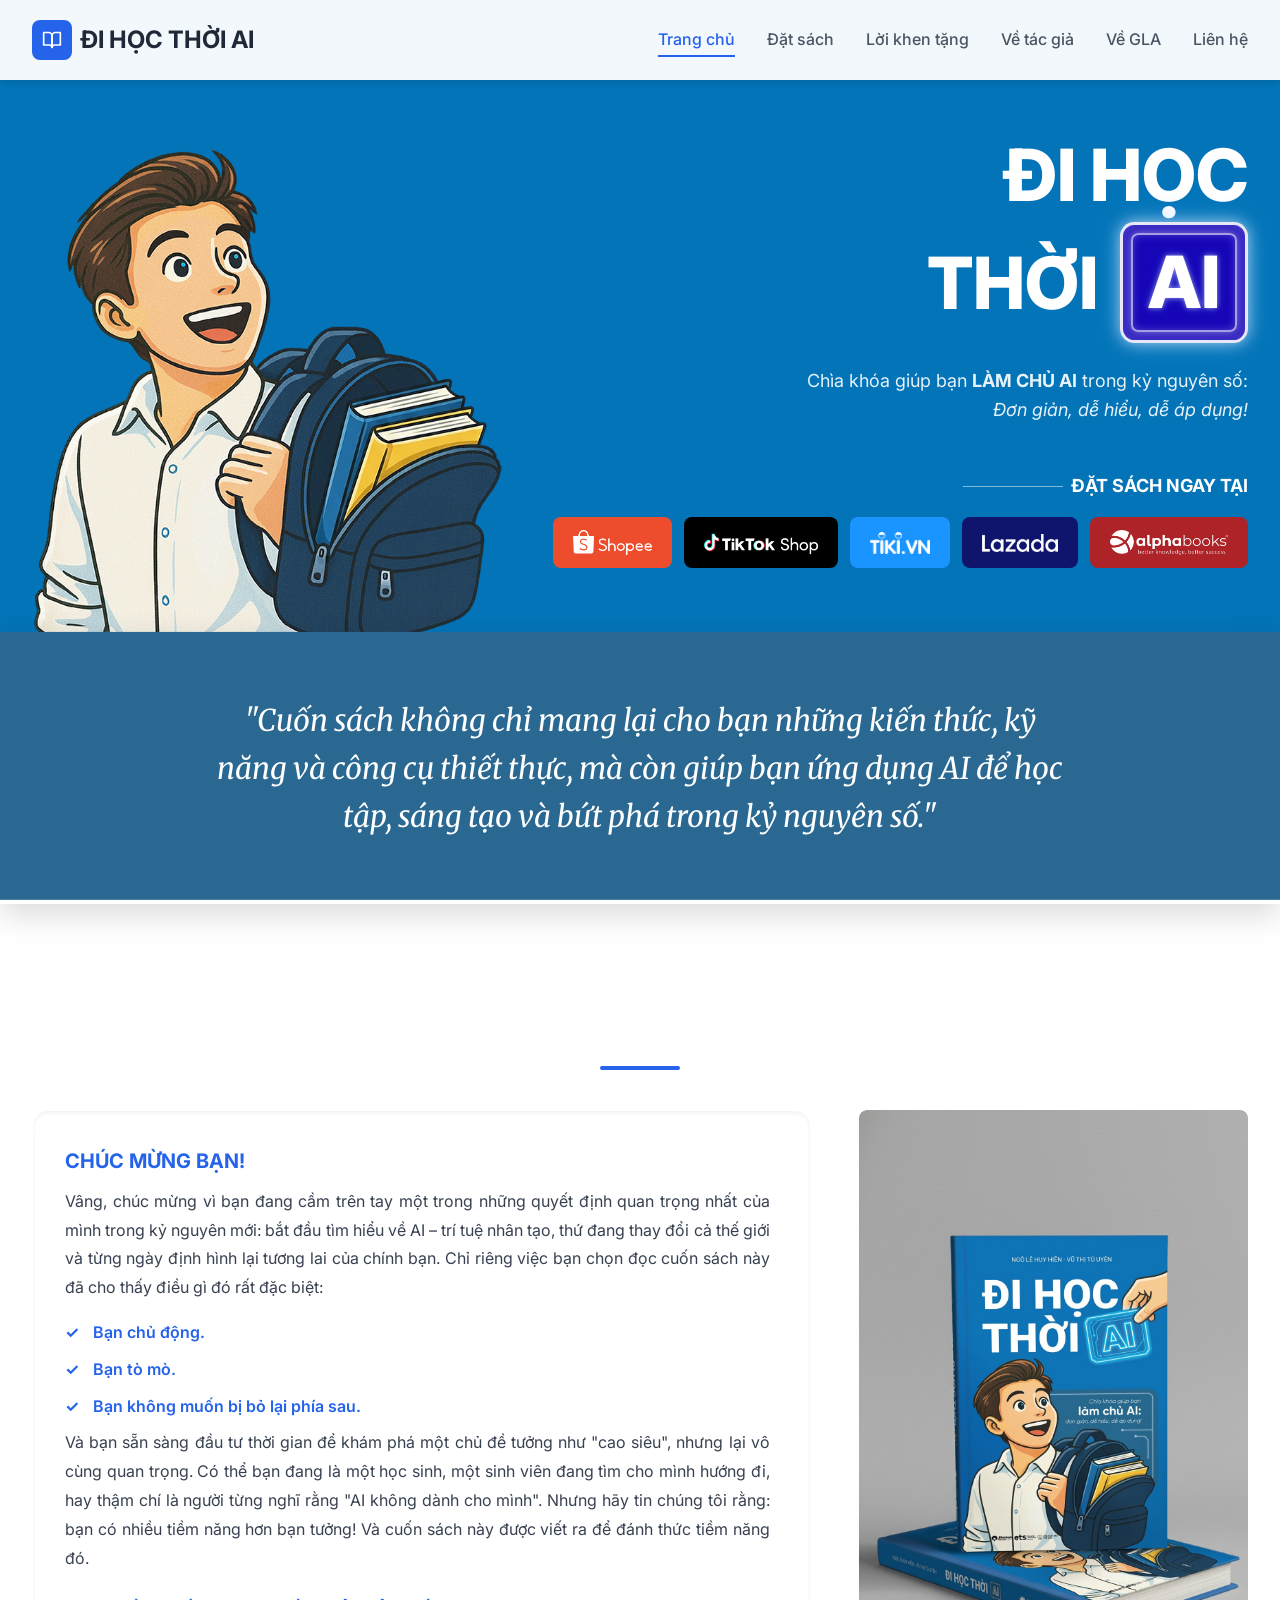
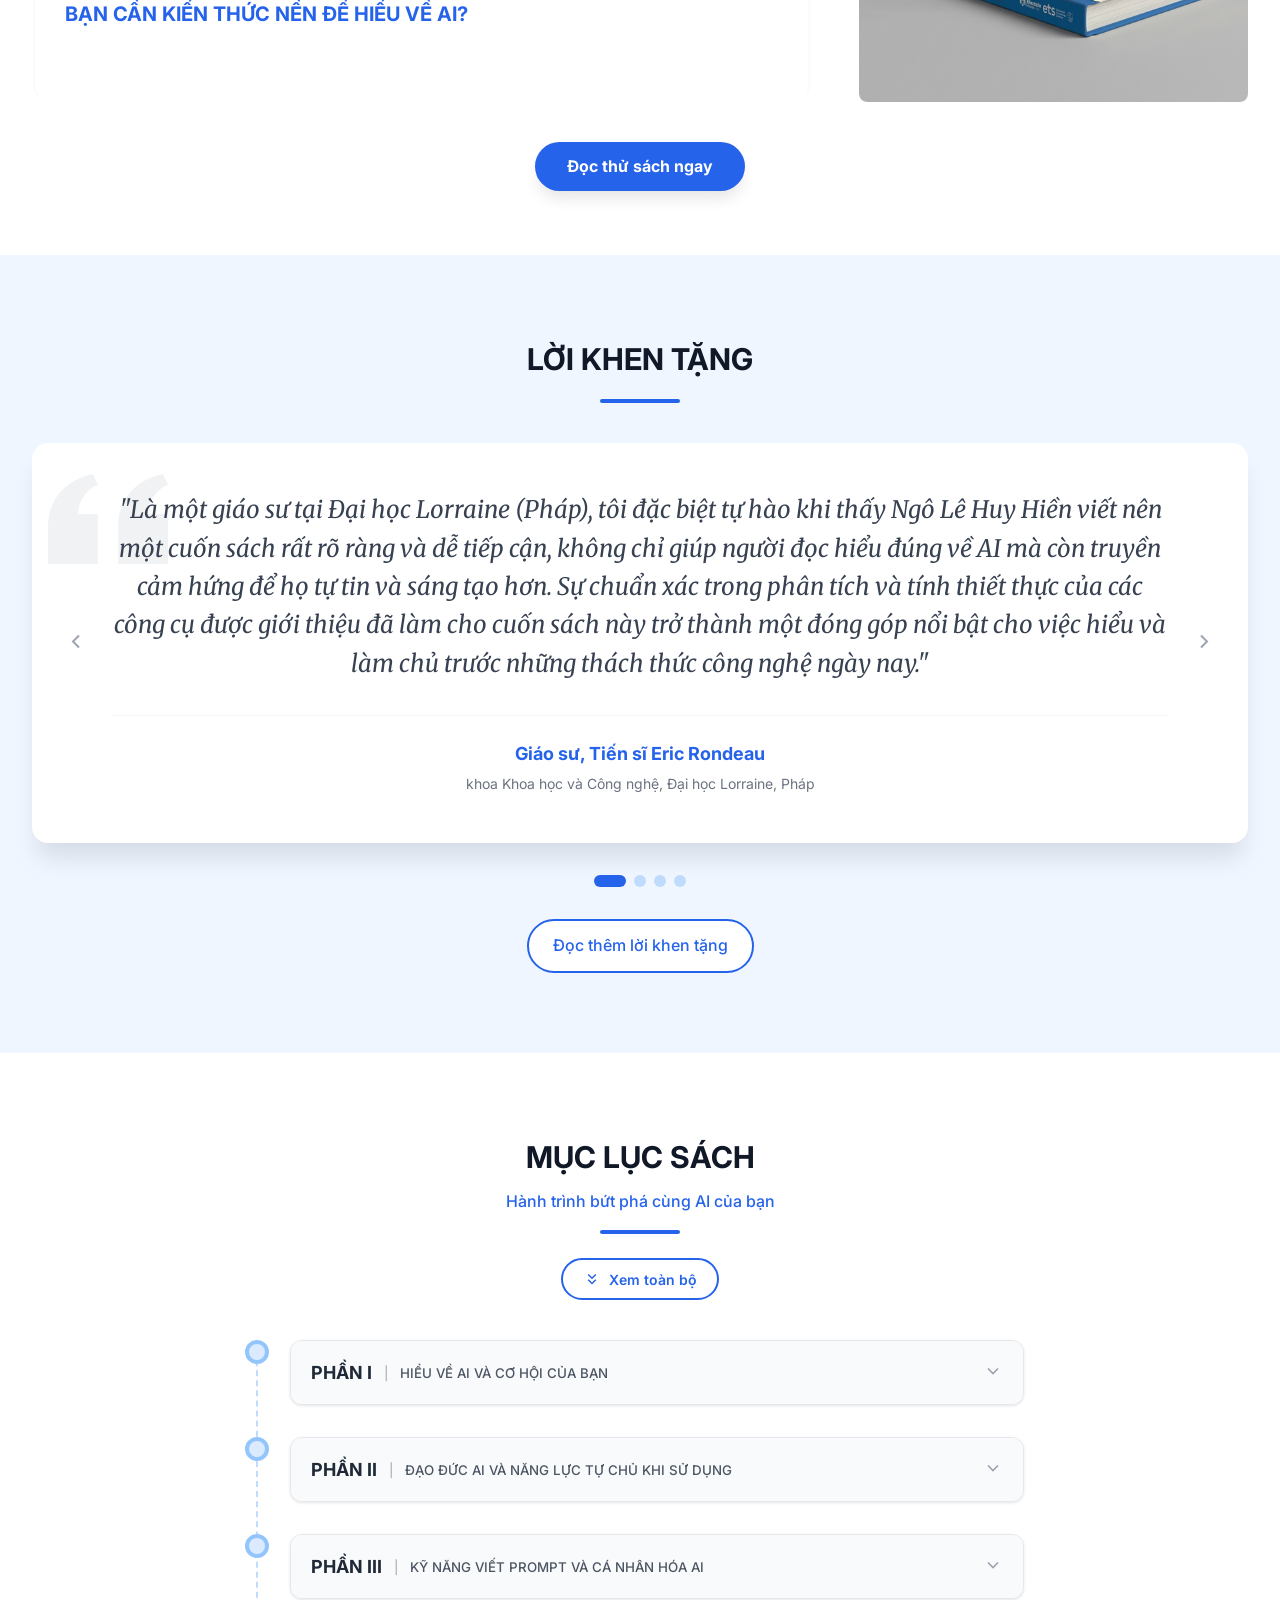
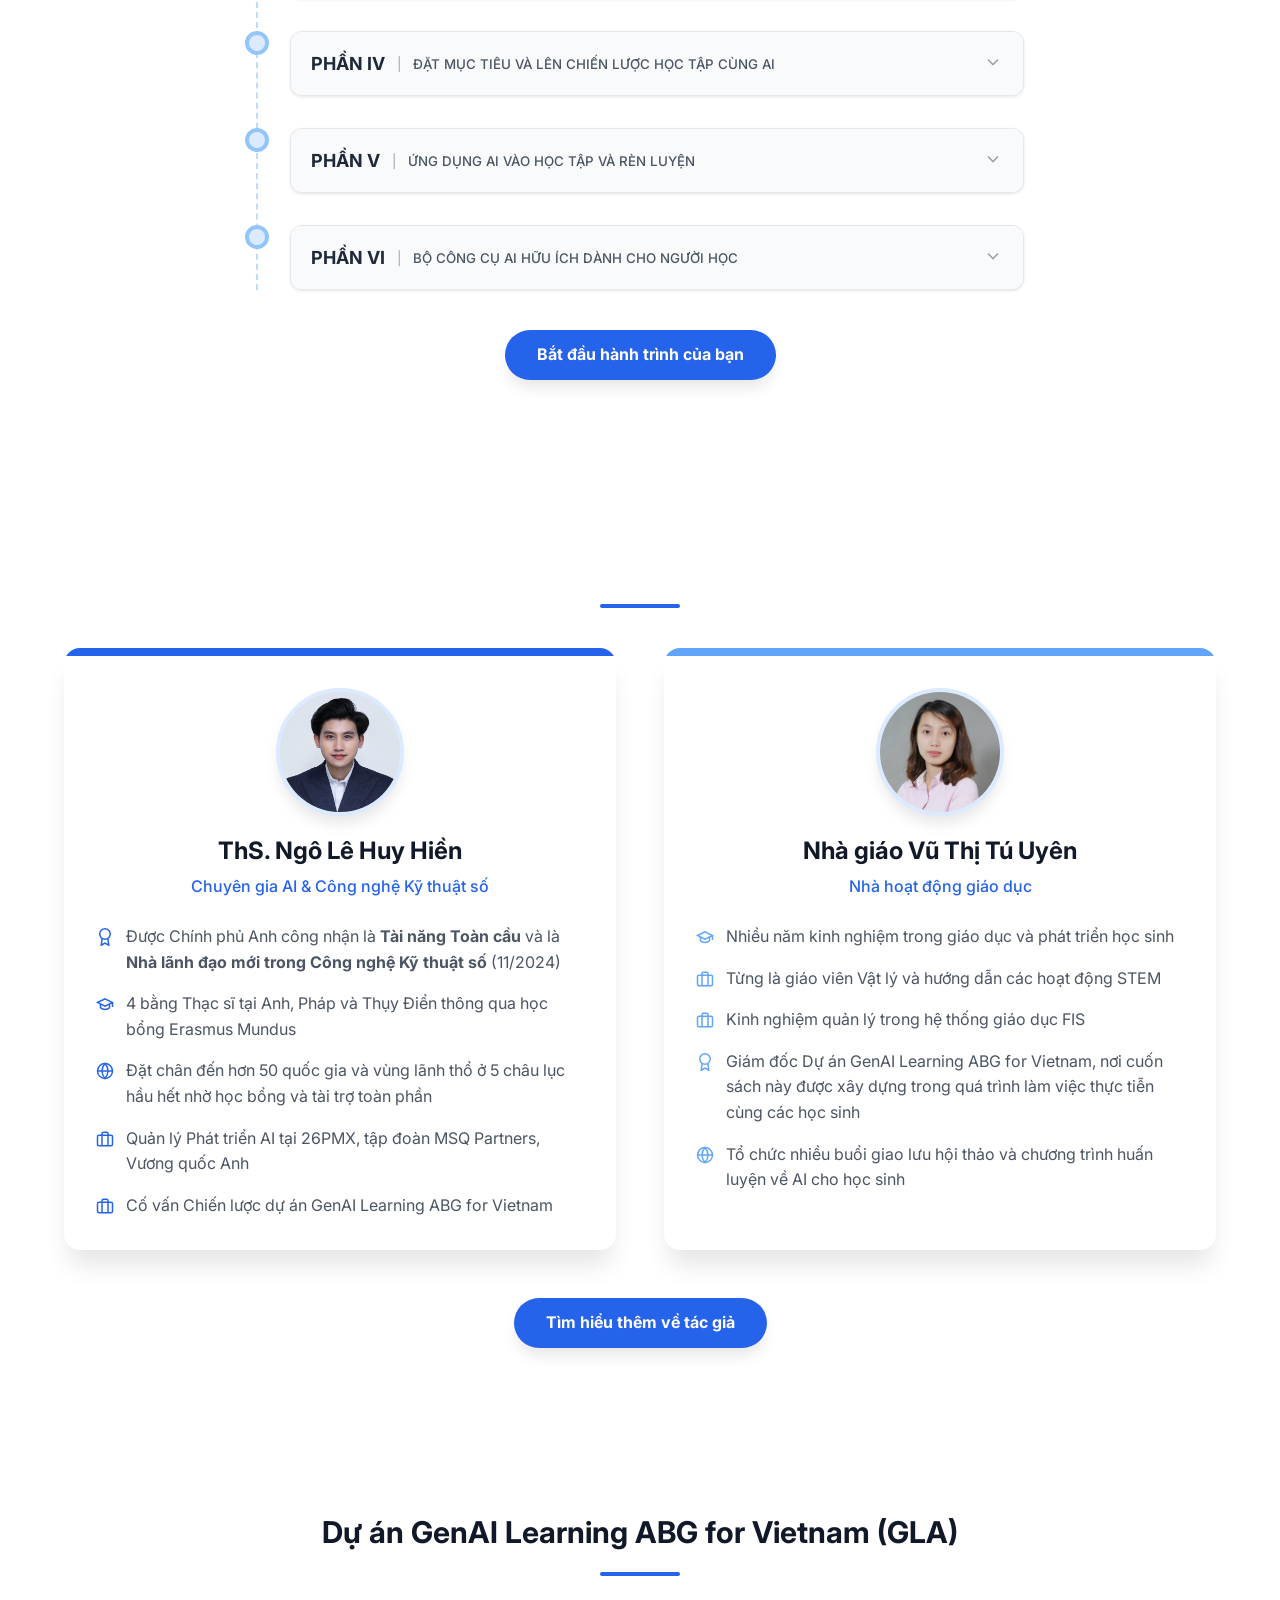
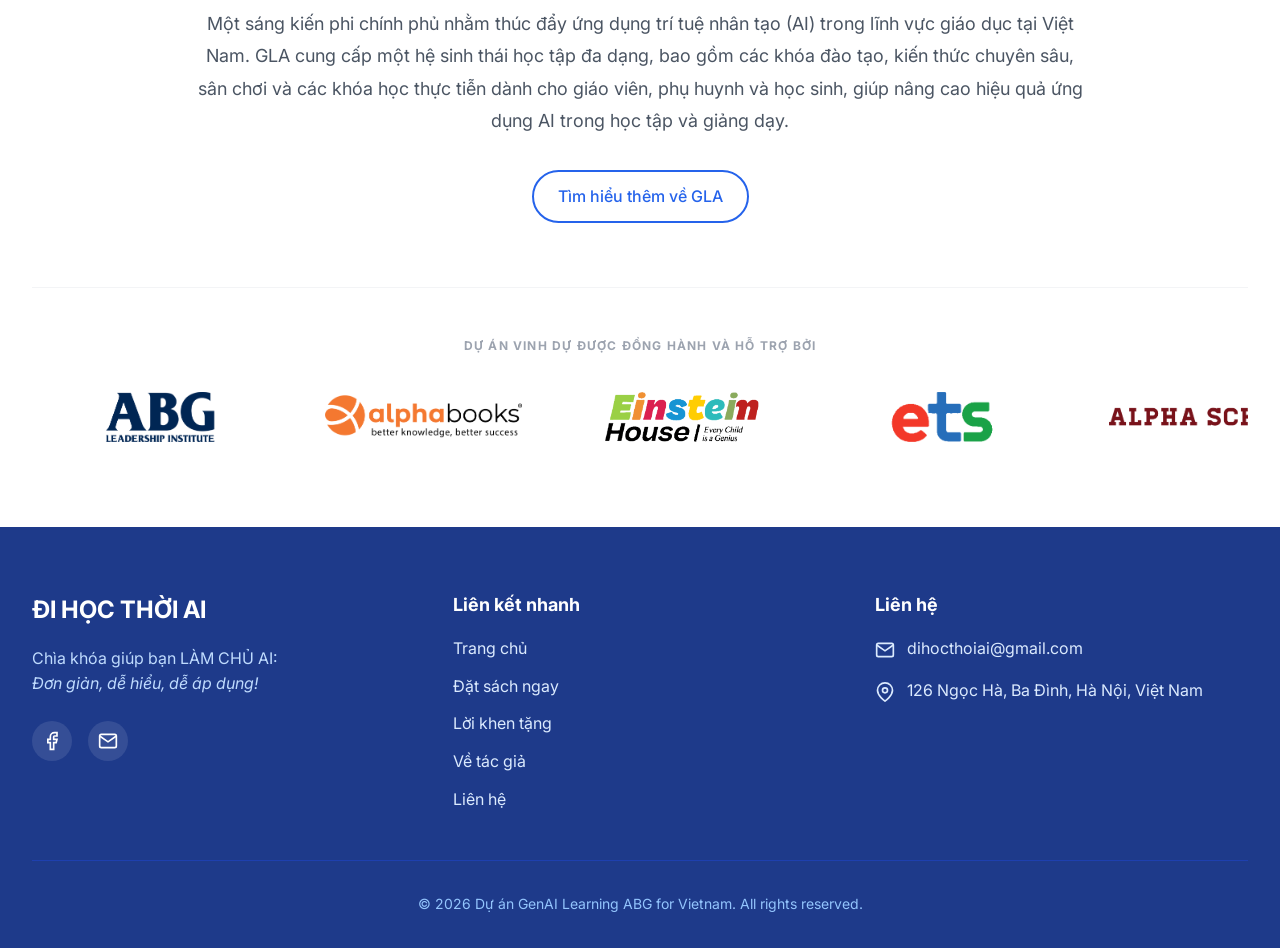
==== commit d95de13b: "Update index.html" ====
--- a/index.html
+++ b/index.html
@@ -3,11 +3,7 @@
 <head>
     <meta charset="UTF-8">
     <meta name="viewport" content="width=device-width, initial-scale=1.0">
-<<<<<<< HEAD
-    <title>Sách | Đi Học Thời AI | Ngô Lê Huy Hiền - Tú Uyên | Sách học AI</title>
-=======
-    <title>Sách | Đi Học Thời AI | Ngô Lê Huy Hiền - Vũ Thị Tú Uyên</title>
->>>>>>> 7807d19ae3dccd7fb92b1027d2ffc14f1643a237
+	<title>Sách | Đi Học Thời AI | Ngô Lê Huy Hiền - Vũ Thị Tú Uyên</title>
 	<meta name="description" content="Đi Học Thời AI là cuốn sách mang lại những kiến thức về AI, kỹ năng và công cụ thiết thực; giúp ứng dụng AI vào học tập, sáng tạo và bứt phá trong kỷ nguyên số.">
     <meta name="robots" content="index,follow">
 	<link rel="canonical" href="https://dihocthoiai.com/">
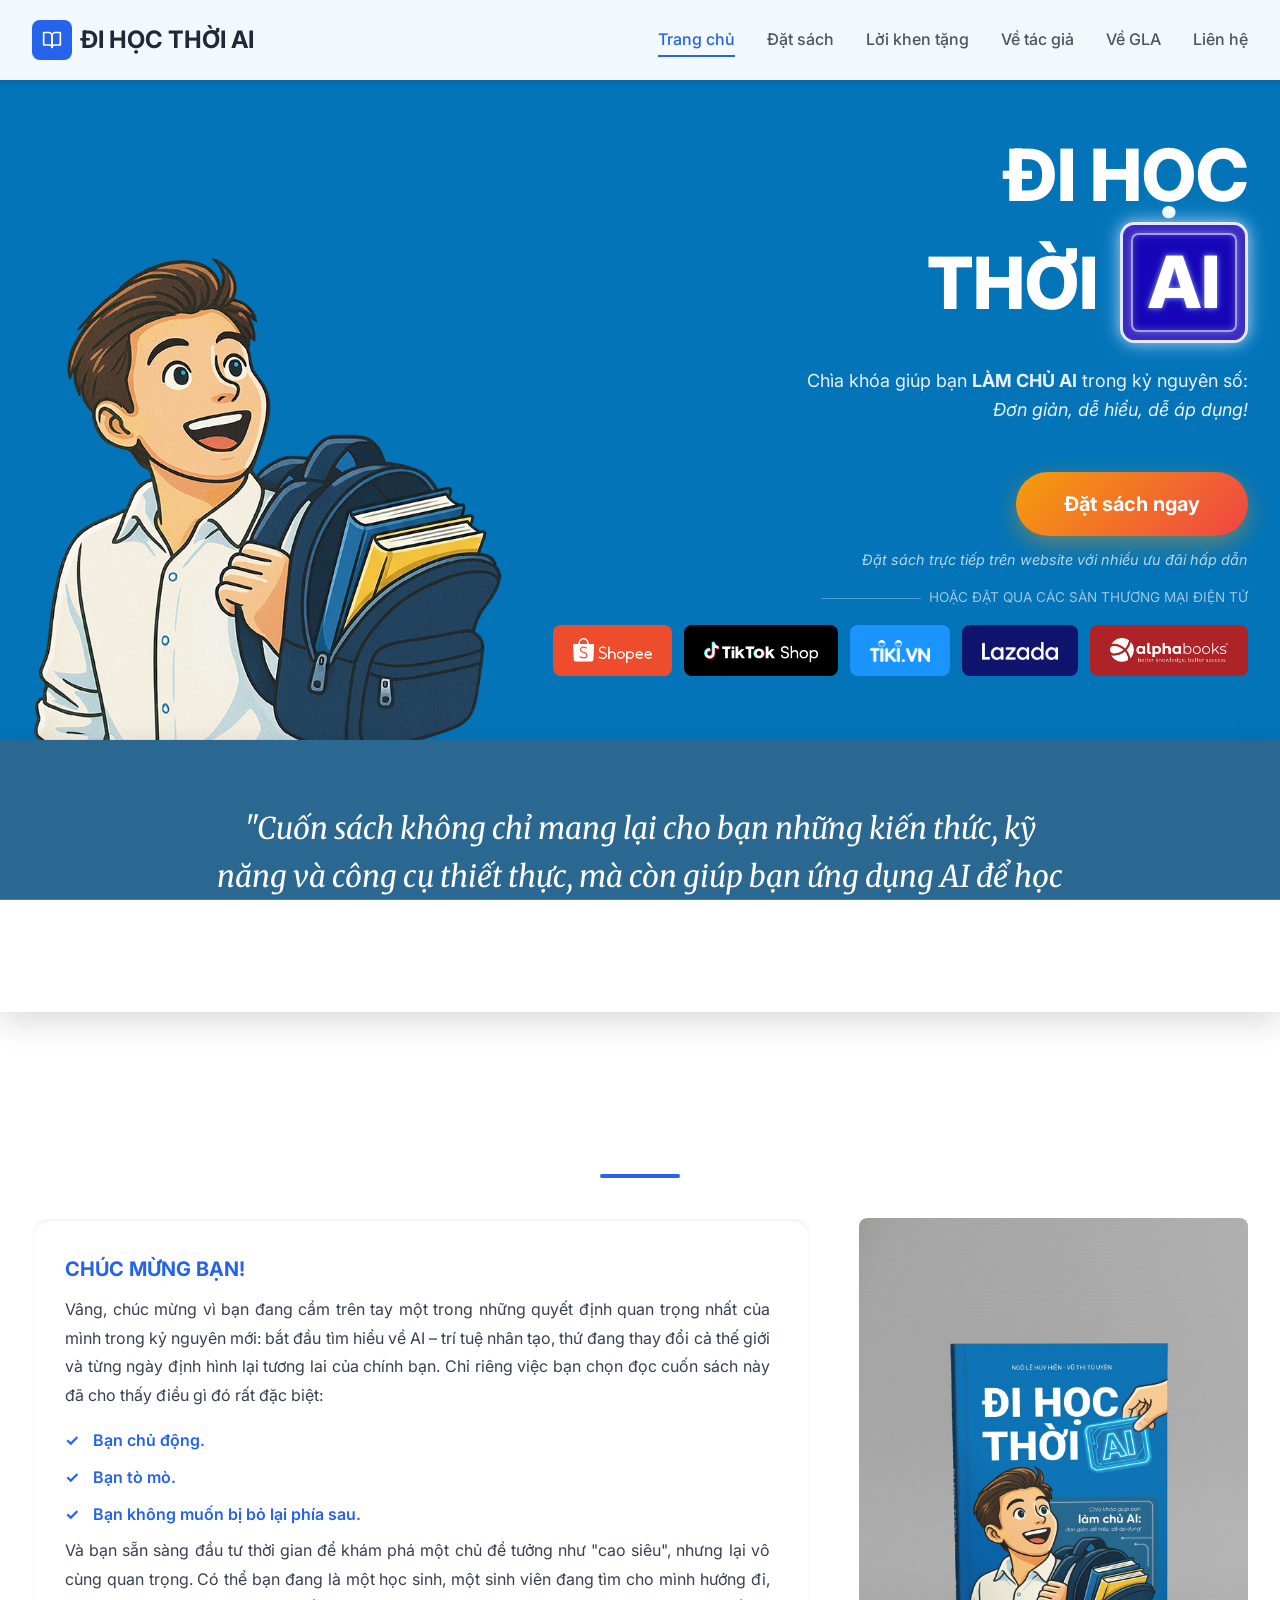
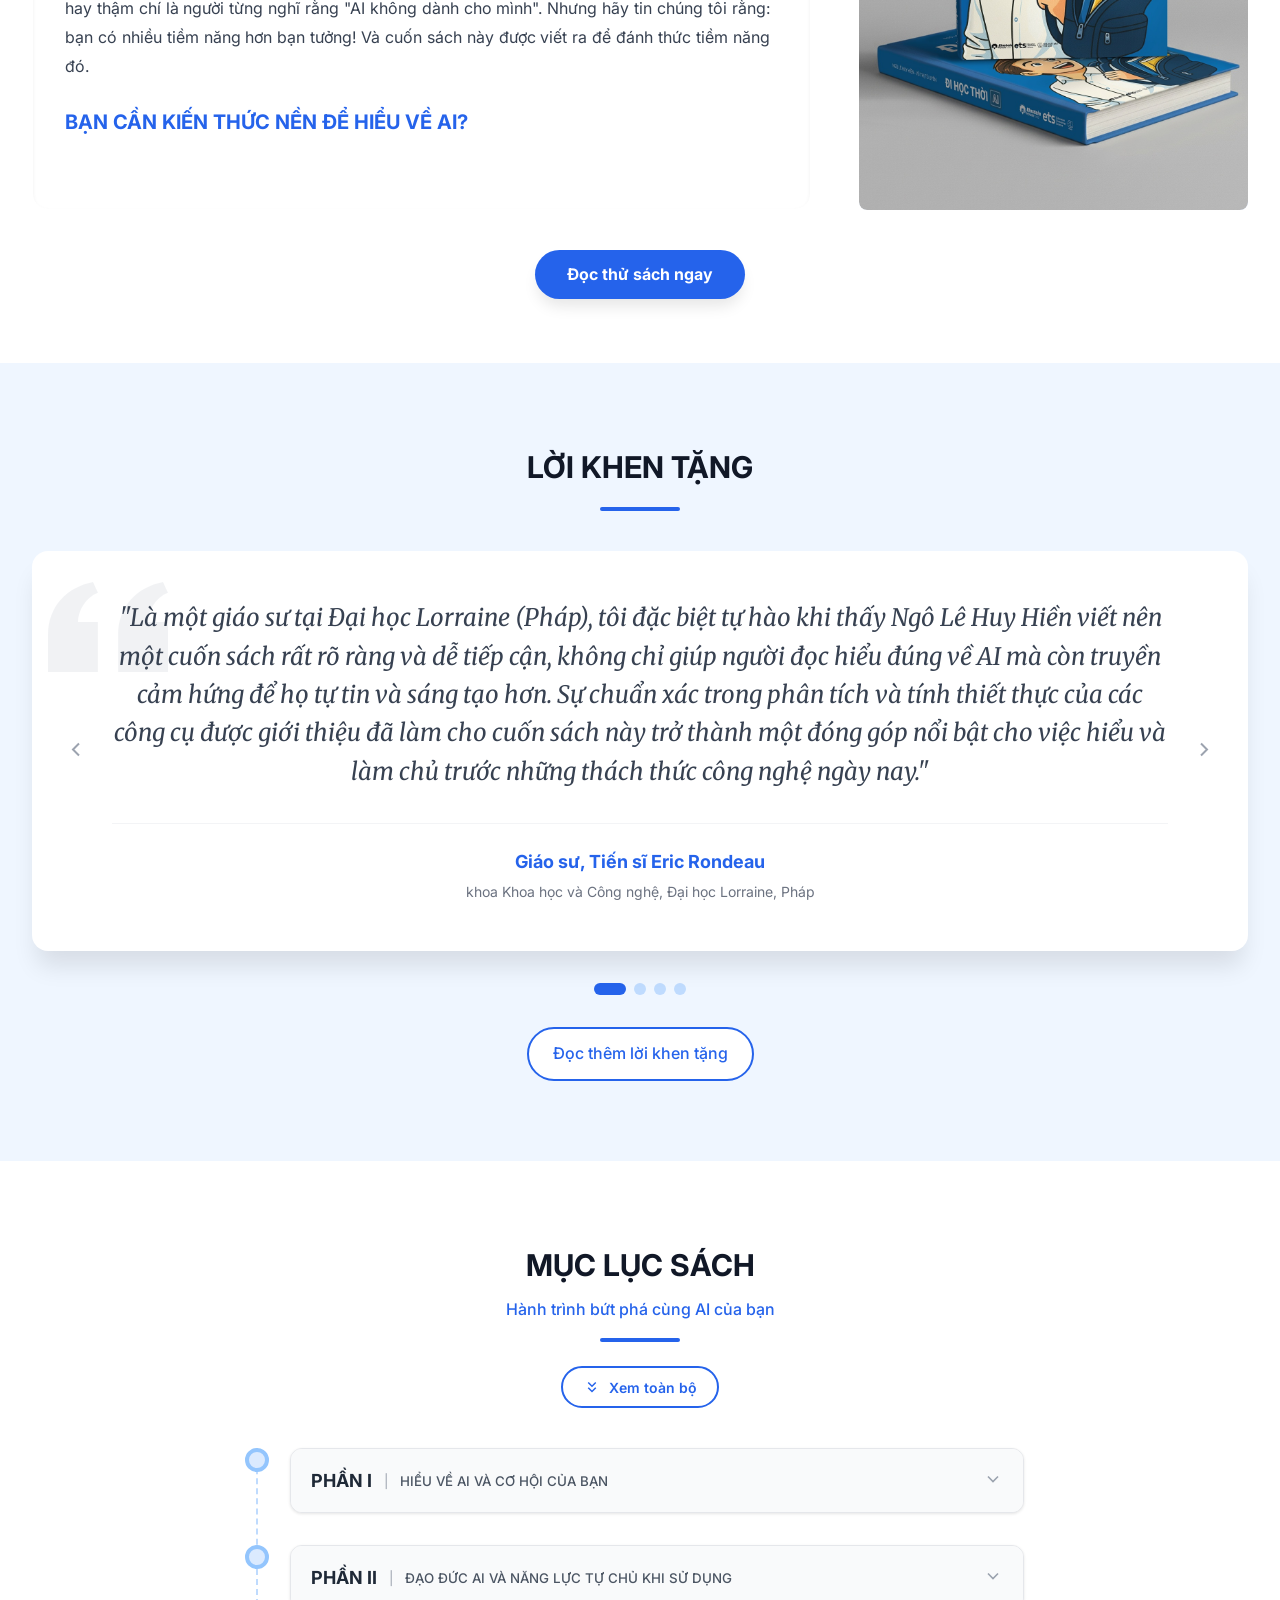
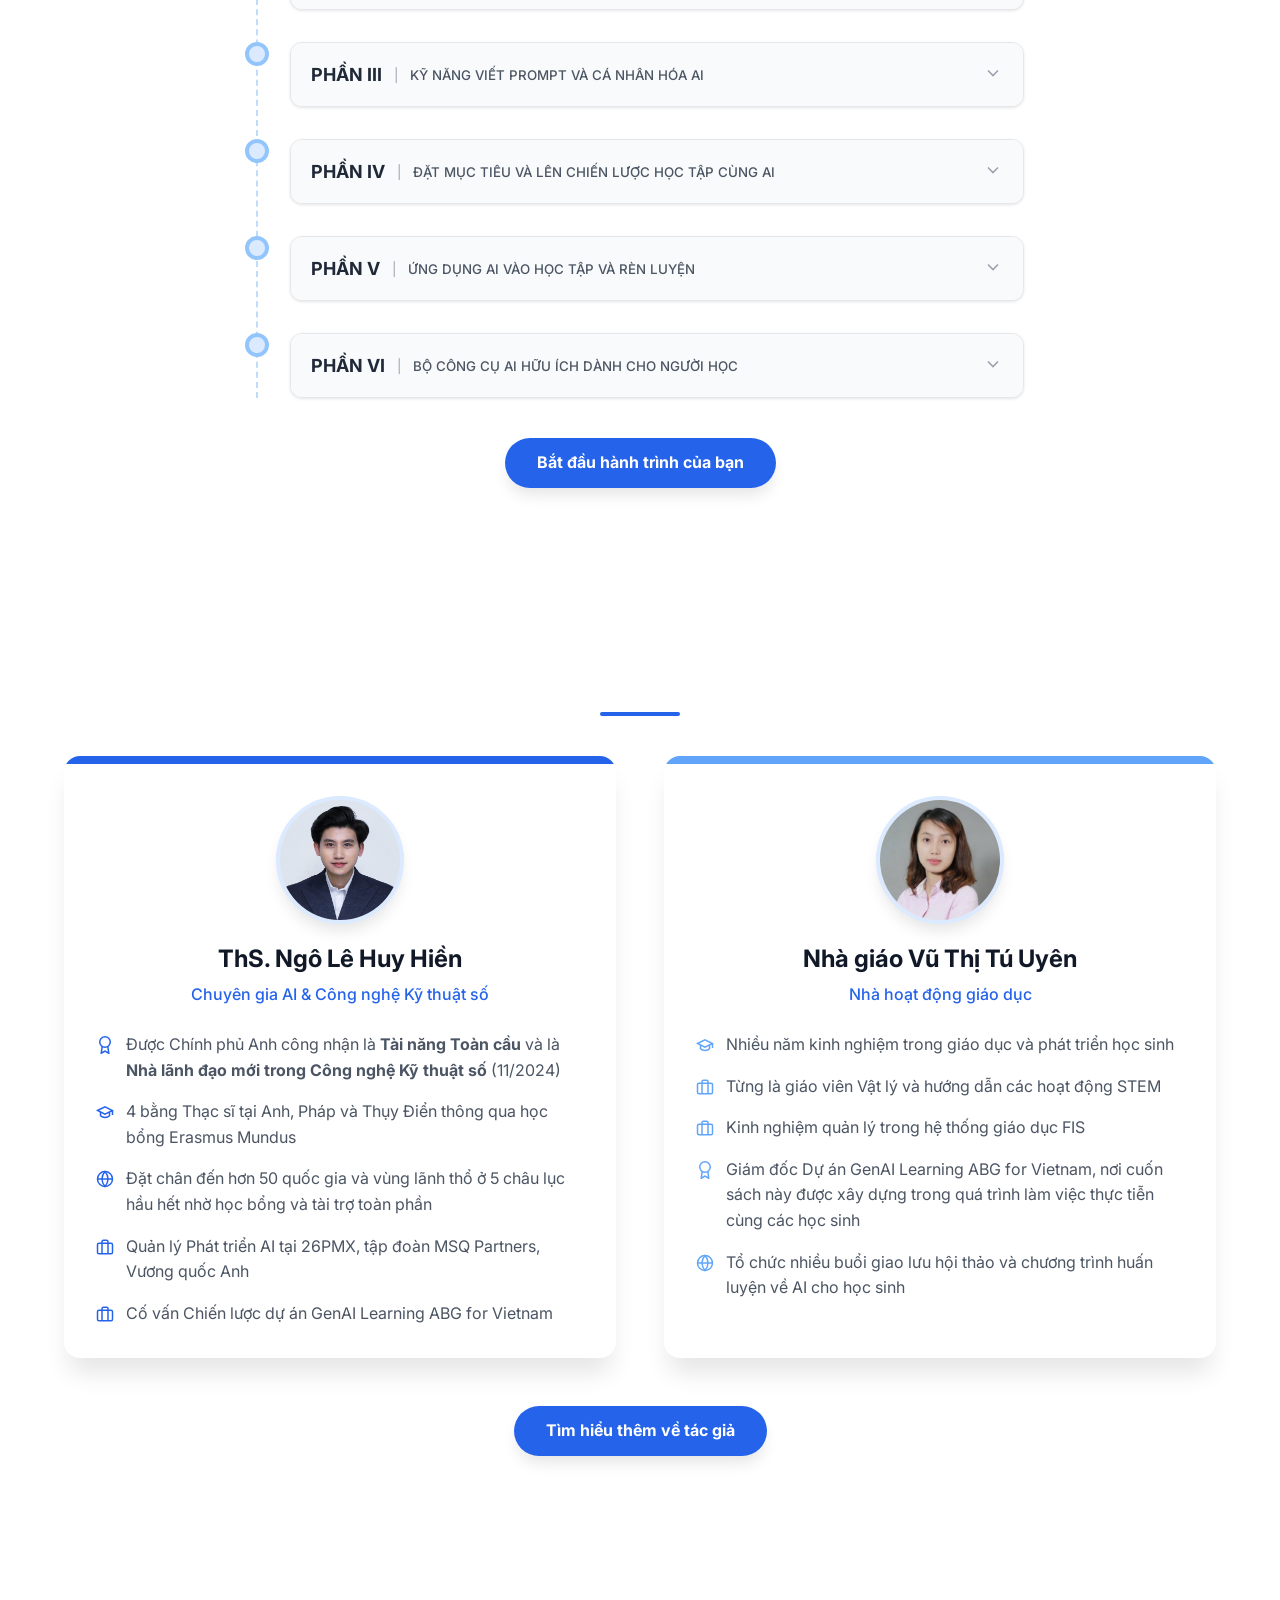
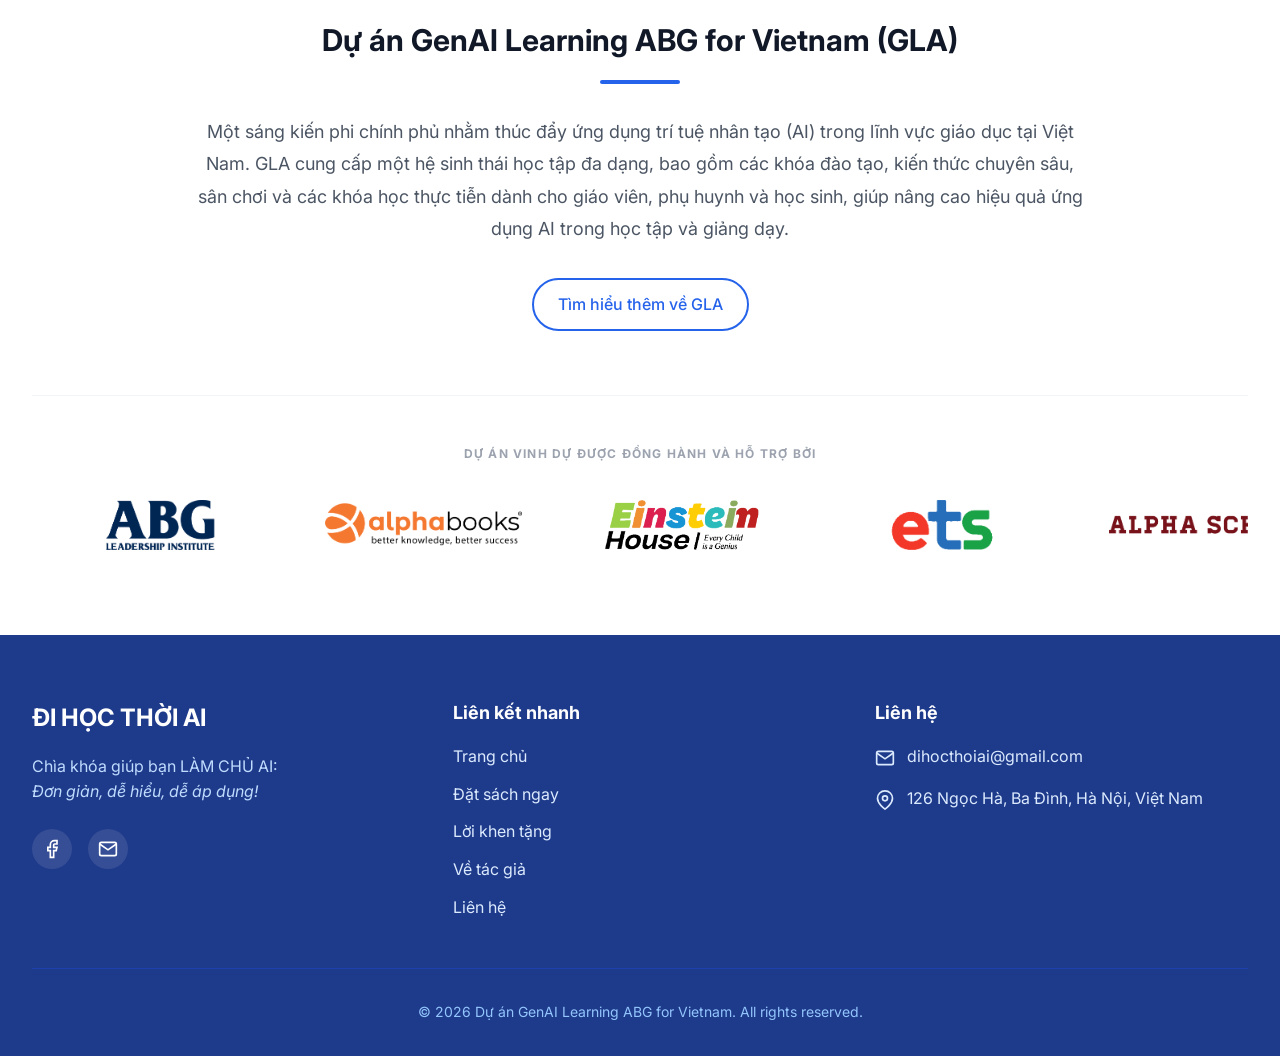
==== commit c8f2c049: "Update order" ====
--- a/index.html
+++ b/index.html
@@ -121,9 +121,11 @@
                         </div>
                     </div>
                     <div class="hero-cta">
+                        <a href="order.html" class="btn-cta-primary">Đặt sách ngay</a>
+                        <p class="hero-cta-direct">Đặt sách trực tiếp trên website với nhiều ưu đãi hấp dẫn</p>
                         <div class="hero-cta-label">
                             <div class="hero-cta-line"></div>
-                            <span class="hero-cta-text"><a href="order.html">Đặt sách ngay tại</a></span>
+                            <span class="hero-cta-text">Hoặc đặt qua các sàn thương mại điện tử</span>
                         </div>
                         <div class="hero-buttons">
                             <a href="https://shopee.vn/product/431679329/55553316575" target="_blank" rel="noopener noreferrer" class="btn-shop btn-shopee"><img style="max-height: 25px; width: auto;" src="img/Shopee logo white.png" alt="Mua trên Shopee"></a>
--- a/styles.css
+++ b/styles.css
@@ -60,7 +60,7 @@
 @media (min-width: 1024px) { .hero-text { width: 60%; } }
 .hero-image-mobile { order: 2; width: 100%; display: flex; justify-content: flex-start; }
 @media (min-width: 1024px) { .hero-image-mobile { display: none; } }
-.hero-cta { order: 3; width: 100%; padding-top: 1rem; }
+.hero-cta { order: 3; width: 100%; padding-top: 1rem; text-align: right; }
 @media (min-width: 1024px) { .hero-cta { width: 60%; padding-top: 0; } }
 .hero-image-wrapper { display: none; }
 @media (min-width: 1024px) { .hero-image-wrapper { display: flex; position: absolute; bottom: 0; left: 50%; transform: translateX(-50%); width: 100%; max-width: 1280px; padding: 0 2rem; justify-content: flex-start; align-items: flex-end; z-index: 1; pointer-events: none; } }
@@ -81,8 +81,9 @@
 .hero-image-overlay { display: none; }
 .hero-cta-label { display: flex; align-items: center; justify-content: flex-end; gap: 0.5rem; margin-bottom: 1rem; }
 @media (min-width: 1024px) { .hero-cta-label { justify-content: flex-end; } }
-.hero-cta-text { font-weight: 700; font-size: 1.125rem; color: white; text-transform: uppercase; }
-.hero-cta-line { height: 1px; background: rgba(255,255,255,0.5); flex-grow: 1; max-width: 100px; }
+
+.hero-cta-text { font-weight: 400; font-size: 0.85rem; color: rgba(255,255,255,0.6); text-transform: uppercase; }
+.hero-cta-line { height: 1px; background: rgba(255,255,255,0.3); flex-grow: 1; max-width: 100px; }
 .hero-buttons { display: flex; flex-wrap: wrap; justify-content: flex-end; gap: 0.75rem; }
 @media (max-width: 400px) { .hero-buttons { gap: 0.5rem; } }
 @media (min-width: 1024px) { .hero-buttons { justify-content: flex-end; } }
@@ -95,6 +96,36 @@
 .btn-alpha { background: #AD2328; }
 .btn-fahasa { background: #C92127; }
 .btn-tiktok { background: #000000; }
+
+/* Hero CTA New Styles */
+.btn-cta-primary {
+    display: inline-block;
+    background: linear-gradient(135deg, #f59e0b 0%, #ef4444 100%);
+    color: white;
+    padding: 16px 48px;
+    border-radius: 50px;
+    font-weight: 700;
+    font-size: 1.25rem;
+    text-decoration: none;
+    box-shadow: 0 8px 25px rgba(245, 158, 11, 0.4);
+    transition: all 0.3s;
+    margin-bottom: 12px;
+}
+.btn-cta-primary:hover {
+    transform: translateY(-3px);
+    box-shadow: 0 12px 35px rgba(245, 158, 11, 0.5);
+}
+.hero-cta-direct {
+    color: rgba(255,255,255,0.7);
+    font-size: 0.9rem;
+    margin-bottom: 16px;
+    font-style: italic;
+    text-align: right;
+}
+@media (max-width: 640px) {
+    .btn-cta-primary { padding: 14px 36px; font-size: 1.1rem; }
+    .hero-cta-direct { font-size: 0.875rem; }
+}
 
 /* Quote Section */
 .quote-section { padding: 4rem 0; background: linear-gradient(rgba(5, 78, 126, 0.85), rgba(5, 78, 126, 0.85)), url('https://images.unsplash.com/photo-1456513080510-7bf3a84b82f8?auto=format&fit=crop&w=1920&q=80'); background-size: cover; background-position: center top; background-attachment: fixed; box-shadow: 0 10px 30px rgba(0, 0, 0, 0.15); position: relative; z-index: 1; margin-top: -1px; }
@@ -406,3 +437,179 @@
 .testimonial-page-text { color: var(--gray-700); font-size: 1.125rem; font-style: italic; line-height: 1.8; font-family: 'Merriweather', serif; }
 @media (min-width: 768px) { .testimonial-page-text { font-size: 1.25rem; } }
 .testimonial-page-footer { display: none; }
+
+/* Order Direct Form */
+.order-direct-section { margin-bottom: 50px; }
+.order-header { text-align: center; margin-bottom: 25px; }
+.order-header h3 { font-size: 1.8rem; color: #1e3a8a; margin-bottom: 8px; font-weight: 700; }
+.order-header p { color: var(--gray-500); font-size: 1rem; }
+
+.order-form-container {
+    max-width: 600px;
+    margin: 0 auto;
+    padding: 40px;
+    background: #ffffff;
+    border-radius: 16px;
+    border: 1px solid var(--gray-200);
+    box-shadow: 0 4px 20px rgba(0,0,0,0.08);
+}
+.form-group { margin-bottom: 20px; }
+.form-group label { display: block; margin-bottom: 8px; font-weight: 600; color: var(--gray-700); }
+.form-group input, .form-group textarea {
+    width: 100%;
+    padding: 12px;
+    border: 1px solid var(--gray-300);
+    border-radius: 8px;
+    font-family: 'Inter', sans-serif;
+    font-size: 16px;
+    transition: border-color 0.2s;
+    box-sizing: border-box;
+}
+.form-group input:focus, .form-group textarea:focus { border-color: var(--brand); outline: none; }
+.form-group textarea { resize: none; height: 100px; }
+.form-group input.invalid, .form-group textarea.invalid { border-color: #dc2626; }
+.error-msg { color: #dc2626; font-size: 12px; margin-top: 4px; display: none; }
+
+.quantity-control { display: flex; align-items: center; gap: 15px; }
+.btn-qty {
+    width: 40px;
+    height: 40px;
+    border: 1px solid var(--gray-300);
+    background: var(--gray-100);
+    border-radius: 8px;
+    cursor: pointer;
+    font-size: 20px;
+    font-weight: bold;
+    display: flex;
+    align-items: center;
+    justify-content: center;
+}
+.btn-qty:hover { background: var(--gray-200); }
+#quantity { width: 60px; text-align: center; border: 1px solid var(--gray-300); border-radius: 8px; padding: 8px; font-weight: bold; }
+
+.price-summary {
+    background: var(--brand-50);
+    border: 1px dashed var(--brand);
+    padding: 20px;
+    border-radius: 12px;
+    margin: 25px 0;
+}
+.price-row { display: flex; justify-content: space-between; align-items: baseline; flex-wrap: wrap; gap: 10px; }
+.total-label { color: var(--brand-800); font-weight: 600; }
+.total-amount { font-size: 24px; font-weight: 800; color: #dc2626; }
+.old-price { text-decoration: line-through; color: var(--gray-400); font-size: 14px; margin-left: 10px; }
+
+.btn-submit {
+    width: 100%;
+    padding: 16px;
+    background-color: var(--brand);
+    color: white;
+    border: none;
+    border-radius: 8px;
+    font-weight: 700;
+    font-size: 16px;
+    cursor: pointer;
+    transition: background 0.3s;
+}
+.btn-submit:hover { background-color: var(--brand-700); }
+.btn-submit:disabled { background-color: var(--gray-400); cursor: not-allowed; }
+
+#form-message {
+    margin-top: 20px;
+    padding: 15px;
+    border-radius: 8px;
+    display: none;
+    text-align: center;
+    font-weight: 500;
+}
+#form-message.success { background-color: #ecfdf5; color: #065f46; border: 1px solid #a7f3d0; }
+#form-message.error { background-color: #fef2f2; color: #991b1b; border: 1px solid #fecaca; }
+
+.spinner {
+    display: none;
+    width: 18px;
+    height: 18px;
+    border: 3px solid rgba(255,255,255,.3);
+    border-radius: 50%;
+    border-top-color: #fff;
+    animation: spin 1s linear infinite;
+    margin-right: 10px;
+}
+@keyframes spin { to { transform: rotate(360deg); } }
+
+/* Benefits Section */
+.benefits-wrapper { display: flex; justify-content: center; margin-bottom: 30px; }
+.benefits-section {
+    background: linear-gradient(135deg, #4f46e5 0%, #7c3aed 50%, #a855f7 100%);
+    border-radius: 20px;
+    padding: 32px 36px;
+    color: white;
+    position: relative;
+    overflow: hidden;
+    max-width: 600px;
+    width: 100%;
+    box-shadow: 0 20px 40px rgba(79, 70, 229, 0.3);
+}
+.benefits-section::before {
+    content: '';
+    position: absolute;
+    top: -50%;
+    right: -30%;
+    width: 80%;
+    height: 150%;
+    background: radial-gradient(circle, rgba(255,255,255,0.15) 0%, transparent 60%);
+    pointer-events: none;
+}
+.benefits-section::after {
+    content: '';
+    position: absolute;
+    bottom: -30%;
+    left: -20%;
+    width: 60%;
+    height: 100%;
+    background: radial-gradient(circle, rgba(255,255,255,0.08) 0%, transparent 50%);
+    pointer-events: none;
+}
+.benefits-title {
+    font-size: 1.15rem;
+    font-weight: 700;
+    margin-bottom: 24px;
+    display: flex;
+    align-items: center;
+    gap: 10px;
+    text-shadow: 0 2px 4px rgba(0,0,0,0.1);
+}
+.benefits-title .gift-icon { font-size: 1.4rem; }
+.benefits-list { list-style: none; padding: 0; margin: 0; display: grid; gap: 16px; }
+.benefits-list li { display: flex; align-items: flex-start; gap: 14px; font-size: 0.95rem; line-height: 1.6; }
+.benefit-icon {
+    width: 26px;
+    height: 26px;
+    background: linear-gradient(135deg, #34d399 0%, #10b981 100%);
+    border-radius: 50%;
+    display: flex;
+    align-items: center;
+    justify-content: center;
+    flex-shrink: 0;
+    margin-top: 1px;
+    box-shadow: 0 4px 12px rgba(16, 185, 129, 0.4);
+}
+.benefit-icon svg { width: 14px; height: 14px; stroke: white; }
+.benefit-text { color: rgba(255,255,255,0.95); }
+.benefit-highlight {
+    background: linear-gradient(135deg, #fbbf24 0%, #f59e0b 100%);
+    color: #1e1b4b;
+    padding: 3px 10px;
+    border-radius: 6px;
+    font-weight: 700;
+    font-size: 0.9rem;
+    display: inline-block;
+    box-shadow: 0 2px 8px rgba(251, 191, 36, 0.4);
+}
+
+@media (max-width: 768px) {
+    .benefits-section { max-width: 100%; padding: 24px 20px; border-radius: 16px; }
+    .benefits-title { font-size: 1.05rem; }
+    .benefits-list li { font-size: 0.9rem; }
+    .order-form-container { padding: 24px 20px; }
+}
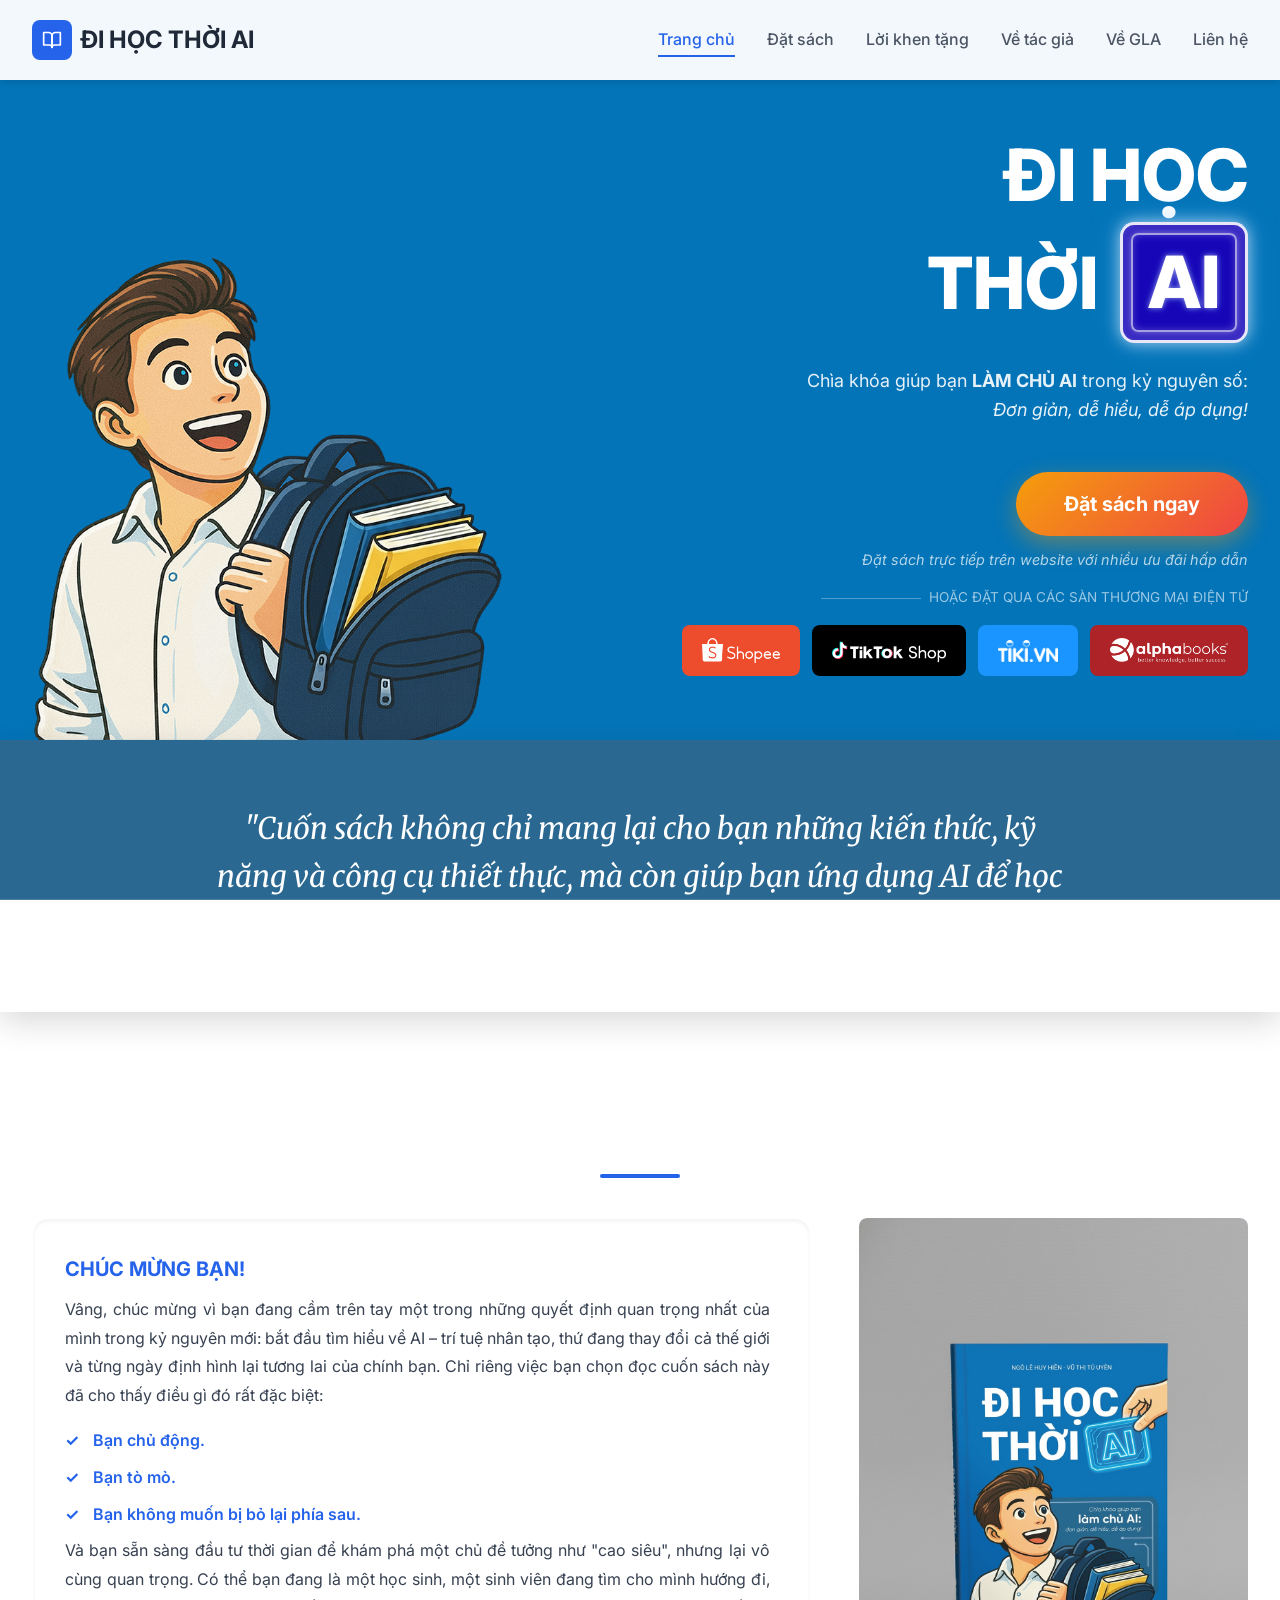
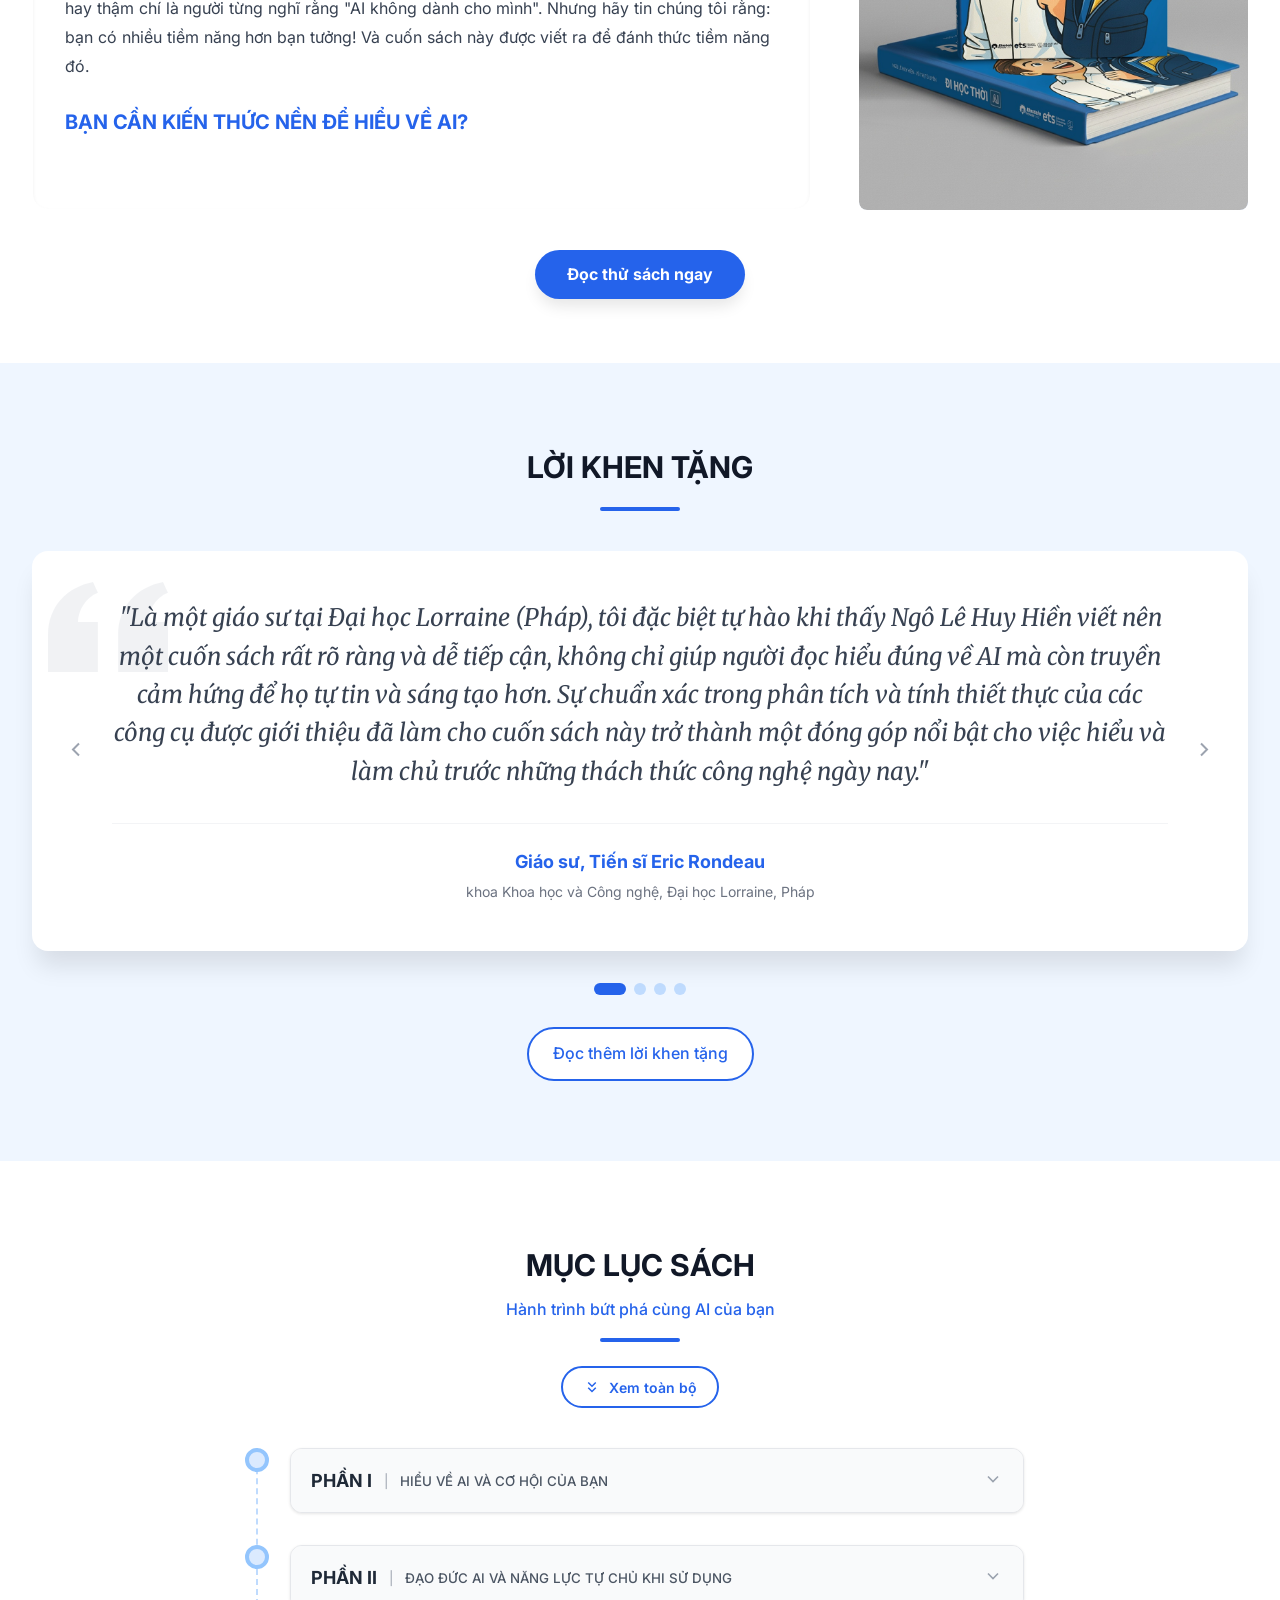
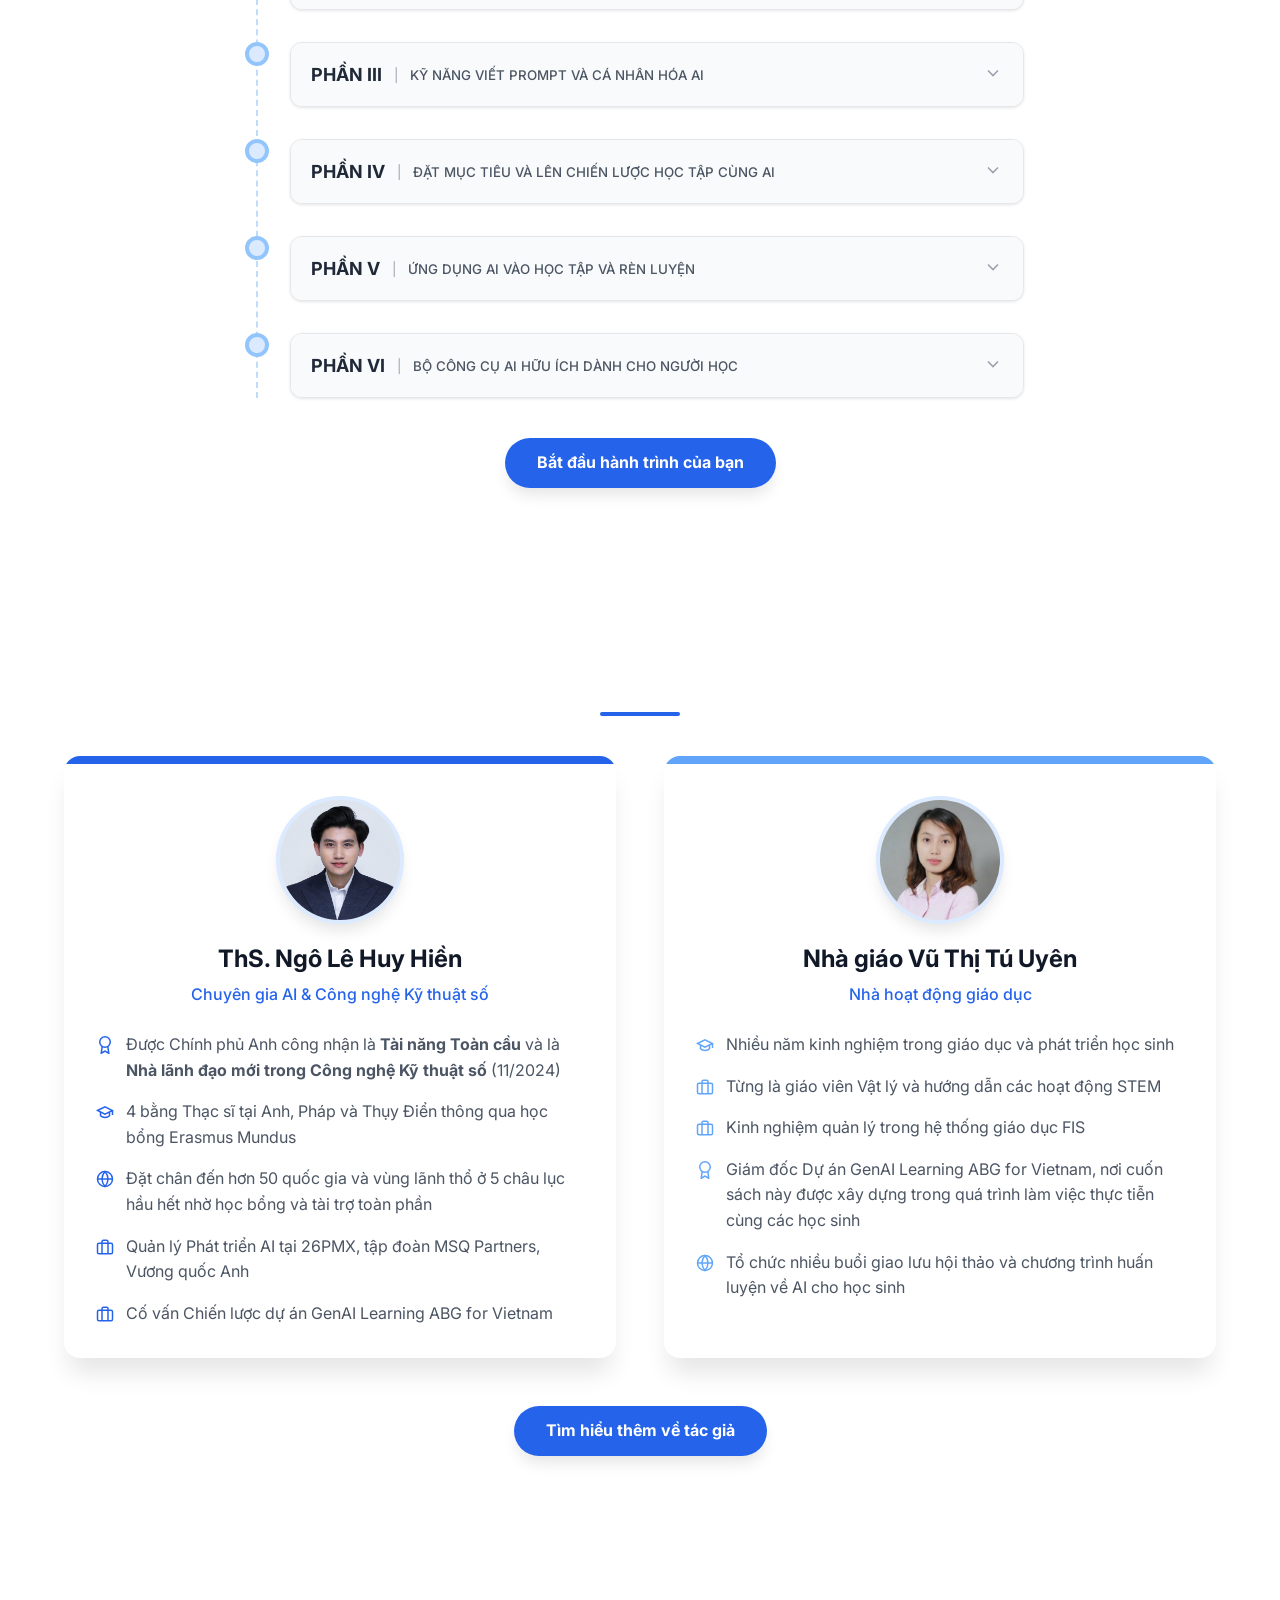
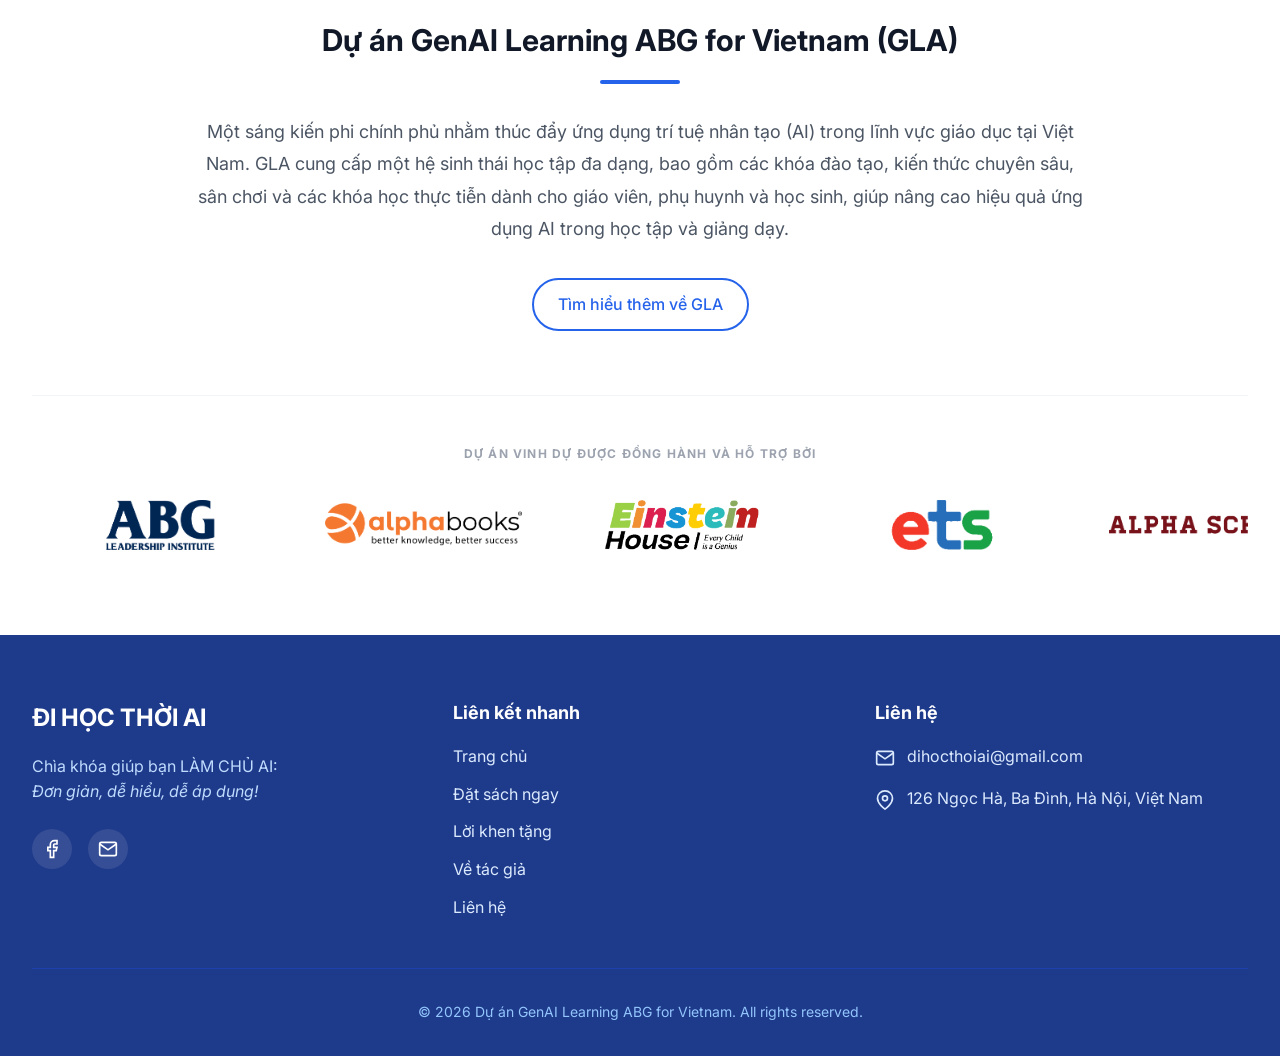
==== commit e46473ec: "Remove Lazada button from hero buttons Comment out Lazada button in hero section" ====
--- a/index.html
+++ b/index.html
@@ -131,7 +131,7 @@
                             <a href="https://shopee.vn/product/431679329/55553316575" target="_blank" rel="noopener noreferrer" class="btn-shop btn-shopee"><img style="max-height: 25px; width: auto;" src="img/Shopee logo white.png" alt="Mua trên Shopee"></a>
 							<a href="https://www.tiktok.com/view/product/1733627489847183313" target="_blank" rel="noopener noreferrer" class="btn-shop btn-tiktok"><img style="max-height: 27px; width: auto;" src="img/tiktok white.png" alt="Mua trên Shopee"></a>
                             <a href="https://tiki.vn/product-p278975477.html?spid=278975478" target="_blank" rel="noopener noreferrer" class="btn-shop btn-tiki"><img style="max-height: 22px; width: auto;" src="img/tiki logo.png" alt="Mua trên Tiki"></a>
-                            <a href="order.html" class="btn-shop btn-lazada"><img style="max-height: 18px; width: auto;" src="img/lazada white.png" alt="Mua trên Lazada"></a>
+                            <!-- <a href="order.html" class="btn-shop btn-lazada"><img style="max-height: 18px; width: auto;" src="img/lazada white.png" alt="Mua trên Lazada"></a> -->
                             <a href="https://shop.alphabooks.vn/di-hoc-thoi-ai-chia-khoa-giup-ban-lam-chu-ai-don-gian-de-hieu-de-ap-dung-p39108665.html" target="_blank" rel="noopener noreferrer" class="btn-shop btn-alpha"><img style="max-height: 25px; width: auto;" src="img/alpha books white.png" alt="Mua trên Alpha Books"></a>
                             <!-- <a href="order.html" class="btn-shop btn-fahasa"><img style="max-height: 20px; width: auto;" src="img/Fahasa logo white.png" alt="Mua trên Fahasa"></a> -->
                         </div>
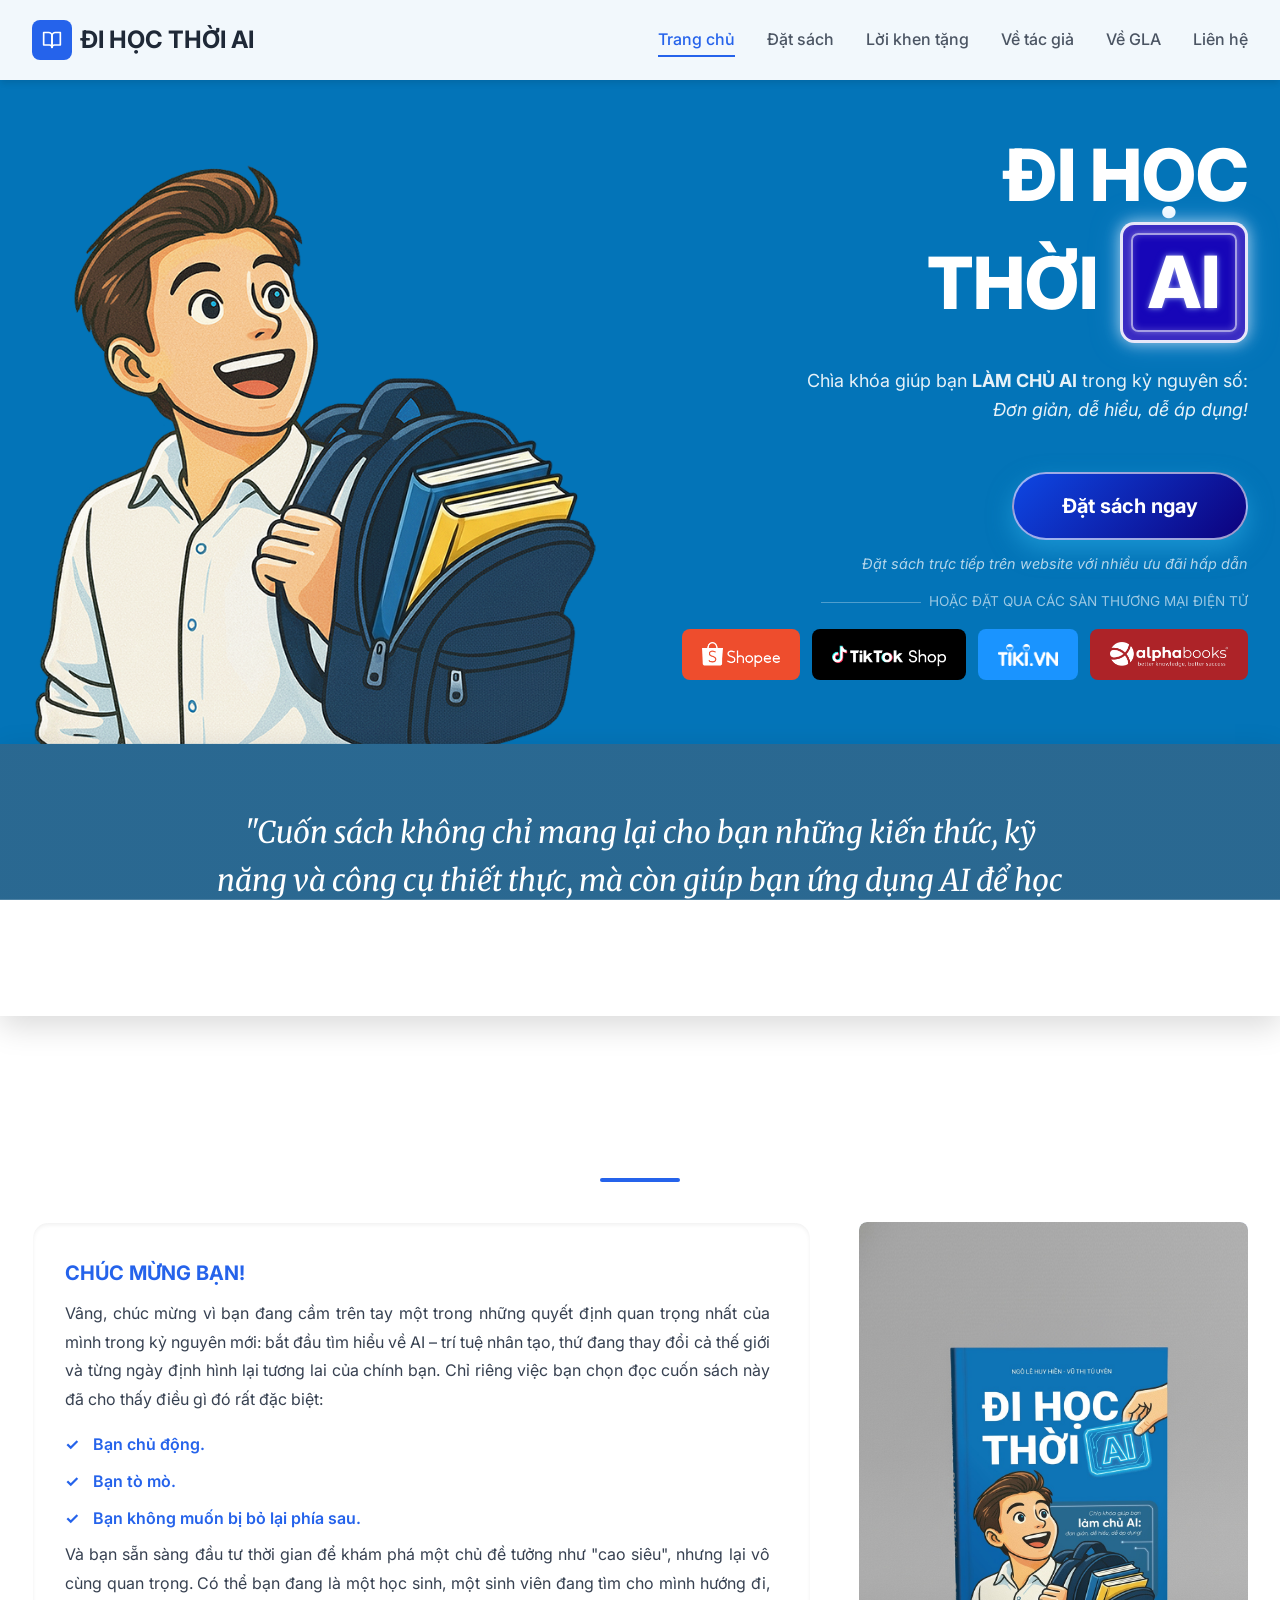
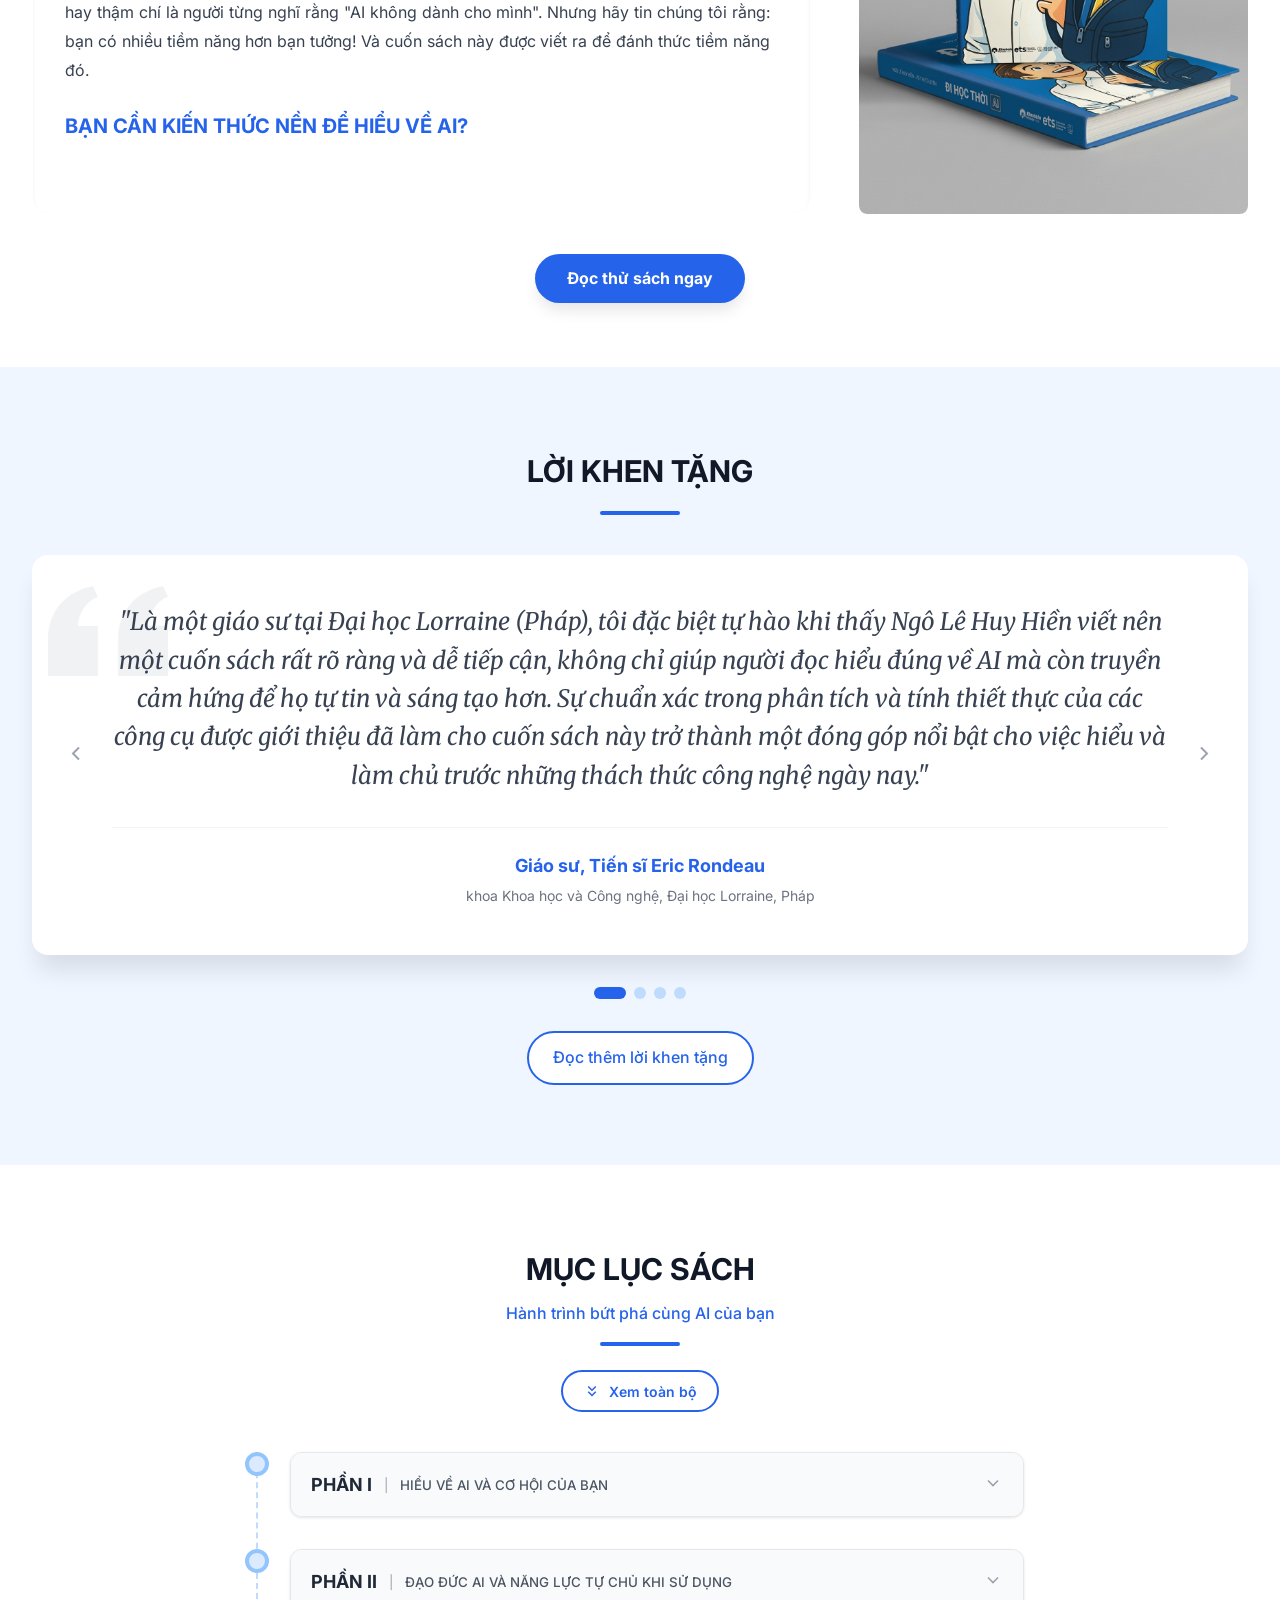
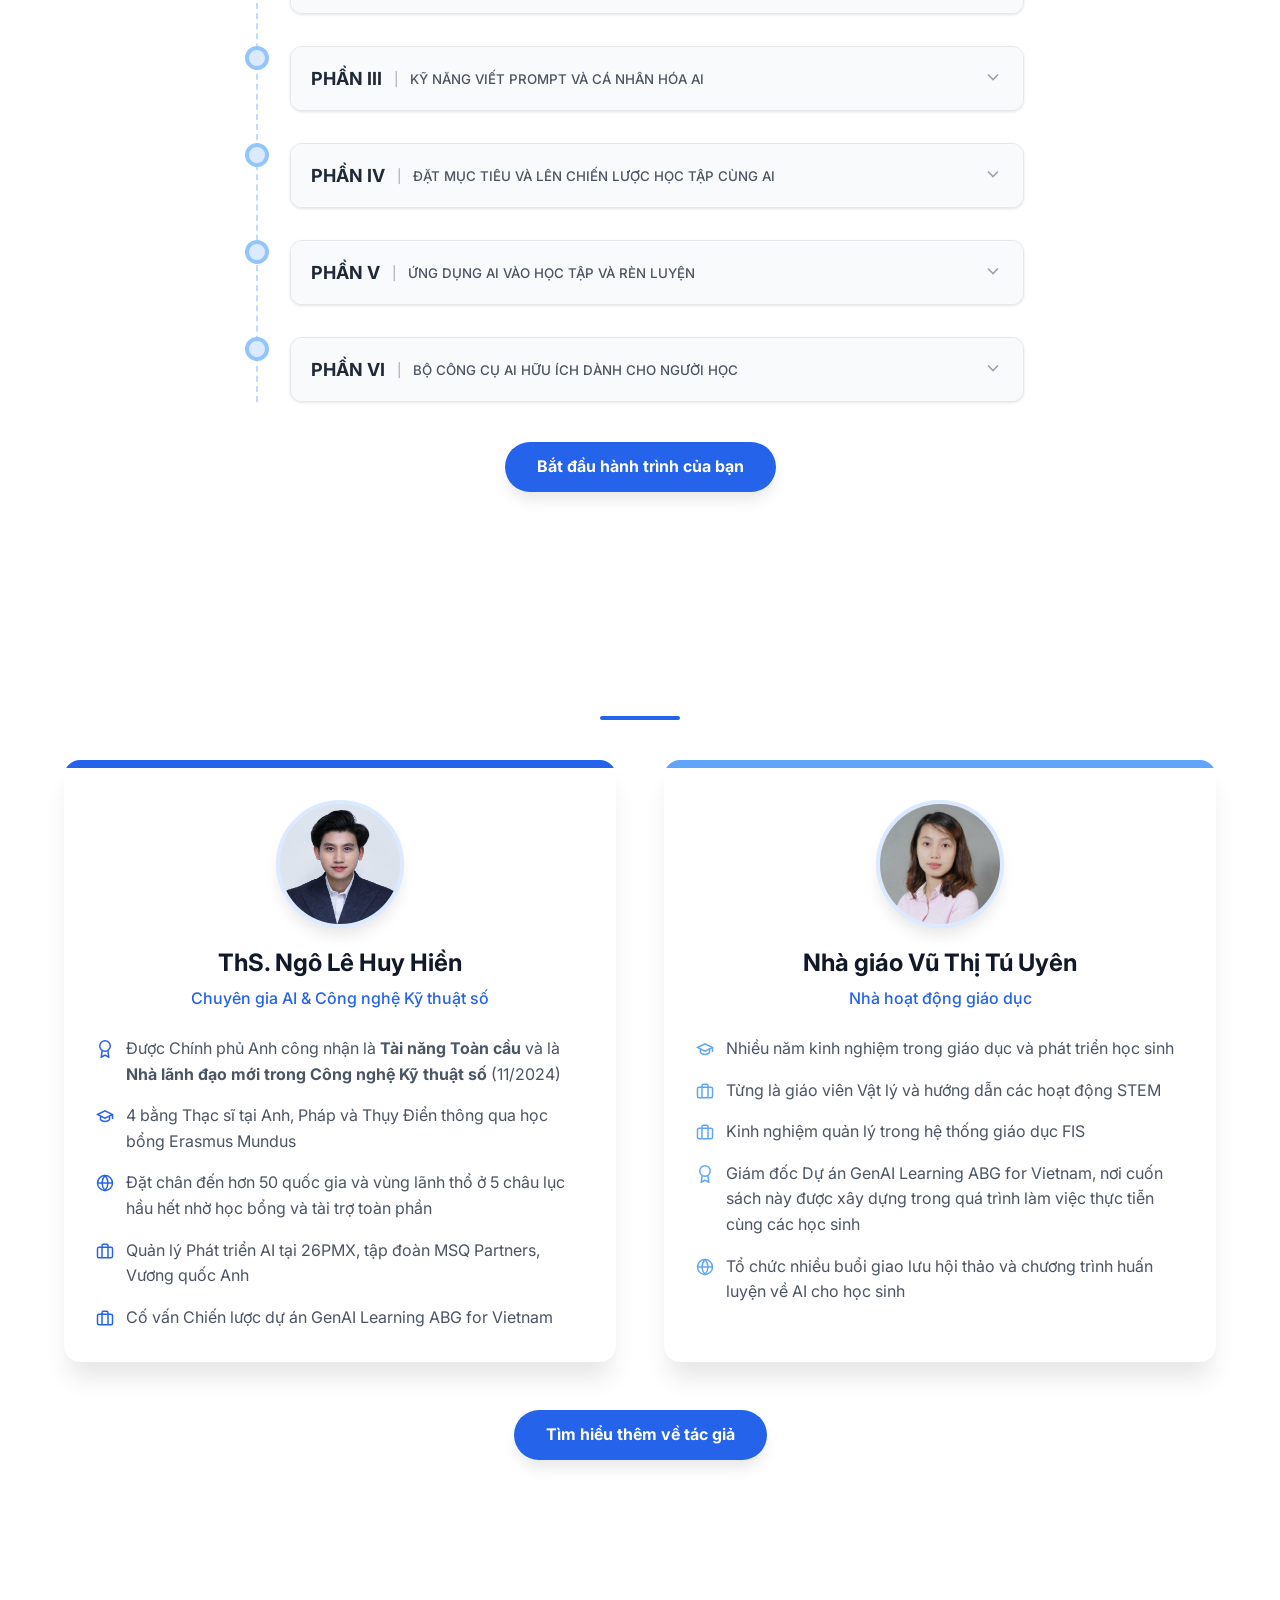
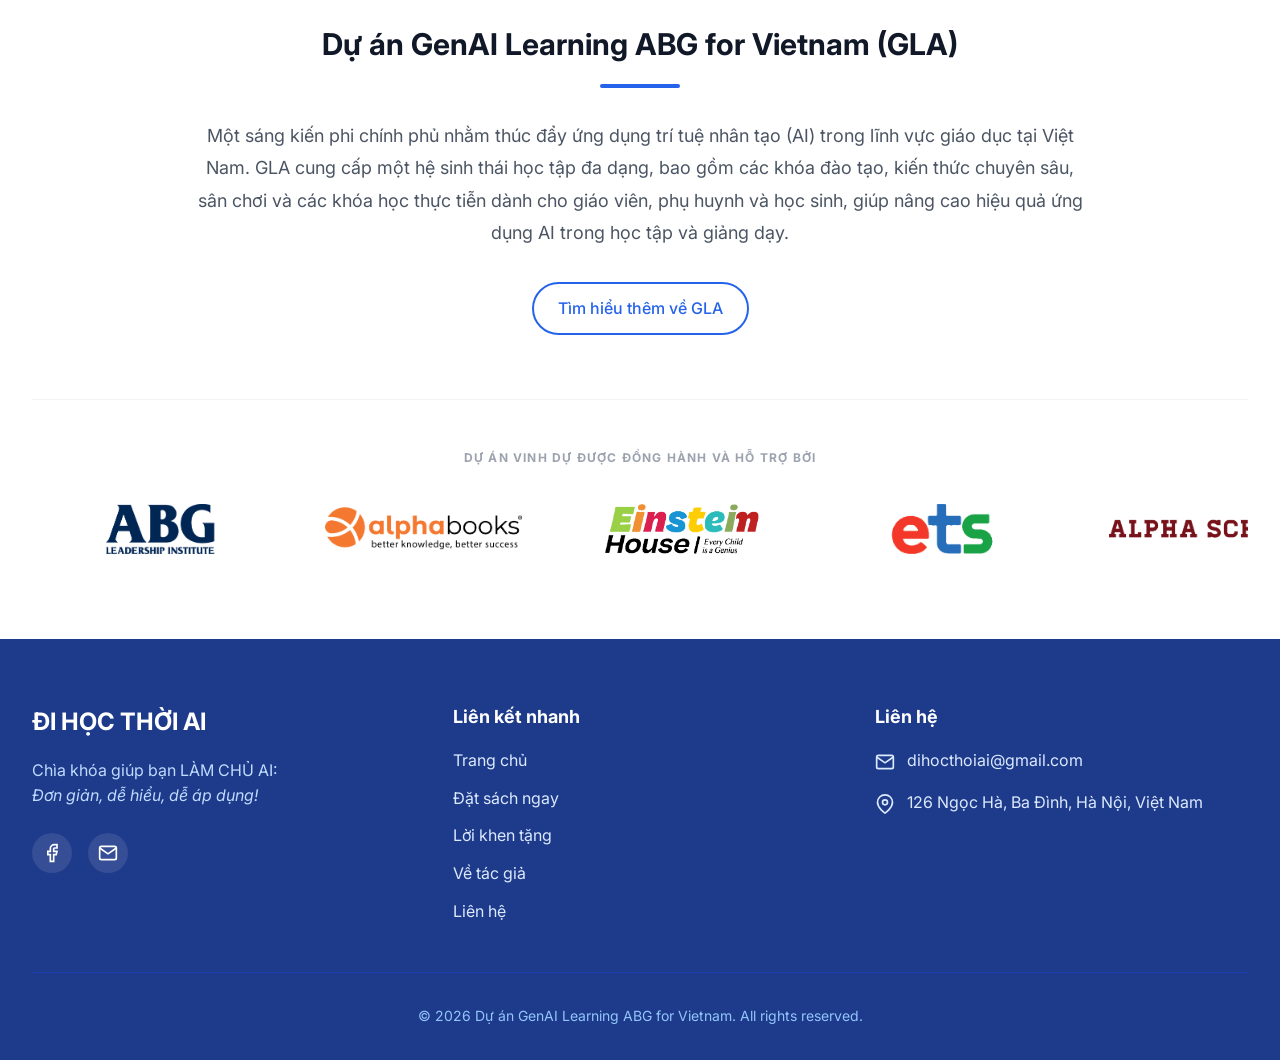
==== commit 89180e25: "Update SEO" ====
--- a/index.html
+++ b/index.html
@@ -129,11 +129,9 @@
                         </div>
                         <div class="hero-buttons">
                             <a href="https://shopee.vn/product/431679329/55553316575" target="_blank" rel="noopener noreferrer" class="btn-shop btn-shopee"><img style="max-height: 25px; width: auto;" src="img/Shopee logo white.png" alt="Mua trên Shopee"></a>
-							<a href="https://www.tiktok.com/view/product/1733627489847183313" target="_blank" rel="noopener noreferrer" class="btn-shop btn-tiktok"><img style="max-height: 27px; width: auto;" src="img/tiktok white.png" alt="Mua trên Shopee"></a>
+							<a href="https://www.tiktok.com/view/product/1733627489847183313" target="_blank" rel="noopener noreferrer" class="btn-shop btn-tiktok"><img style="max-height: 27px; width: auto;" src="img/tiktok white.png" alt="Mua trên TikTok"></a>
                             <a href="https://tiki.vn/product-p278975477.html?spid=278975478" target="_blank" rel="noopener noreferrer" class="btn-shop btn-tiki"><img style="max-height: 22px; width: auto;" src="img/tiki logo.png" alt="Mua trên Tiki"></a>
-                            <!-- <a href="order.html" class="btn-shop btn-lazada"><img style="max-height: 18px; width: auto;" src="img/lazada white.png" alt="Mua trên Lazada"></a> -->
                             <a href="https://shop.alphabooks.vn/di-hoc-thoi-ai-chia-khoa-giup-ban-lam-chu-ai-don-gian-de-hieu-de-ap-dung-p39108665.html" target="_blank" rel="noopener noreferrer" class="btn-shop btn-alpha"><img style="max-height: 25px; width: auto;" src="img/alpha books white.png" alt="Mua trên Alpha Books"></a>
-                            <!-- <a href="order.html" class="btn-shop btn-fahasa"><img style="max-height: 20px; width: auto;" src="img/Fahasa logo white.png" alt="Mua trên Fahasa"></a> -->
                         </div>
                     </div>
                 </div>
--- a/styles.css
+++ b/styles.css
@@ -75,8 +75,8 @@
 .subtitle-short { display: none; }
 @media (max-width: 640px) { .subtitle-full { display: none; } .subtitle-short { display: inline; } }
 .hero-image-container { position: relative; width: 100%; max-width: 400px; height: auto; overflow: hidden; pointer-events: auto; }
-@media (min-width: 1024px) { .hero-image-container { width: 450px; max-width: none; } }
-@media (min-width: 1150px) { .hero-image-container { width: 500px; } }
+@media (min-width: 1024px) { .hero-image-container { width: 500px; max-width: none; } }
+@media (min-width: 1170px) { .hero-image-container { width: 600px; } }
 .hero-image { width: 100%; height: auto; object-fit: contain; display: block; vertical-align: bottom; }
 .hero-image-overlay { display: none; }
 .hero-cta-label { display: flex; align-items: center; justify-content: flex-end; gap: 0.5rem; margin-bottom: 1rem; }
@@ -100,20 +100,21 @@
 /* Hero CTA New Styles */
 .btn-cta-primary {
     display: inline-block;
-    background: linear-gradient(135deg, #f59e0b 0%, #ef4444 100%);
+    background: linear-gradient(135deg, #0e47e3 0%, #0d017d 100%);
     color: white;
+	border: 2px solid rgba(255, 255, 255, 0.6); border-radius: 0.1em;
     padding: 16px 48px;
     border-radius: 50px;
     font-weight: 700;
     font-size: 1.25rem;
     text-decoration: none;
-    box-shadow: 0 8px 25px rgba(245, 158, 11, 0.4);
+    box-shadow: 0 10px 25px rgba(47, 179, 235, 0.5);
     transition: all 0.3s;
     margin-bottom: 12px;
 }
 .btn-cta-primary:hover {
     transform: translateY(-3px);
-    box-shadow: 0 12px 35px rgba(245, 158, 11, 0.5);
+    box-shadow: 0 12px 35px rgba(47, 179, 235, 0.6);
 }
 .hero-cta-direct {
     color: rgba(255,255,255,0.7);
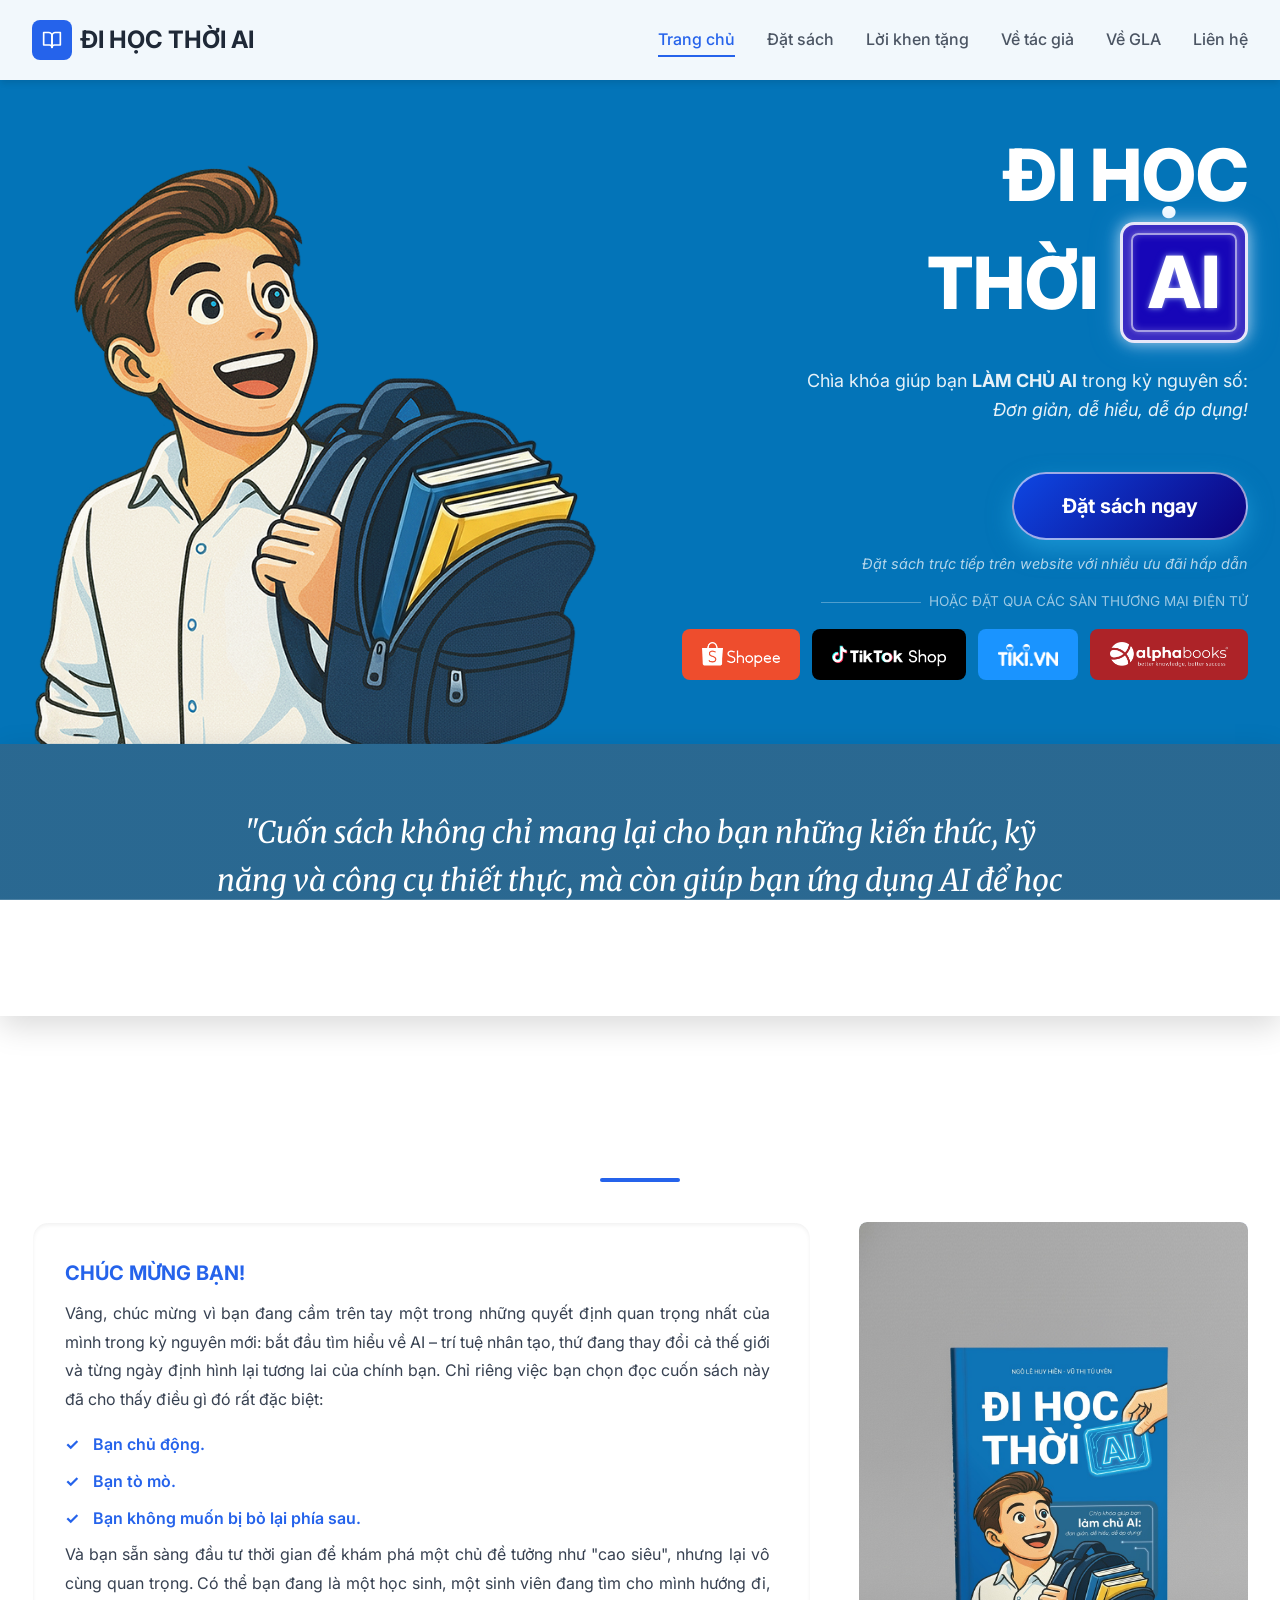
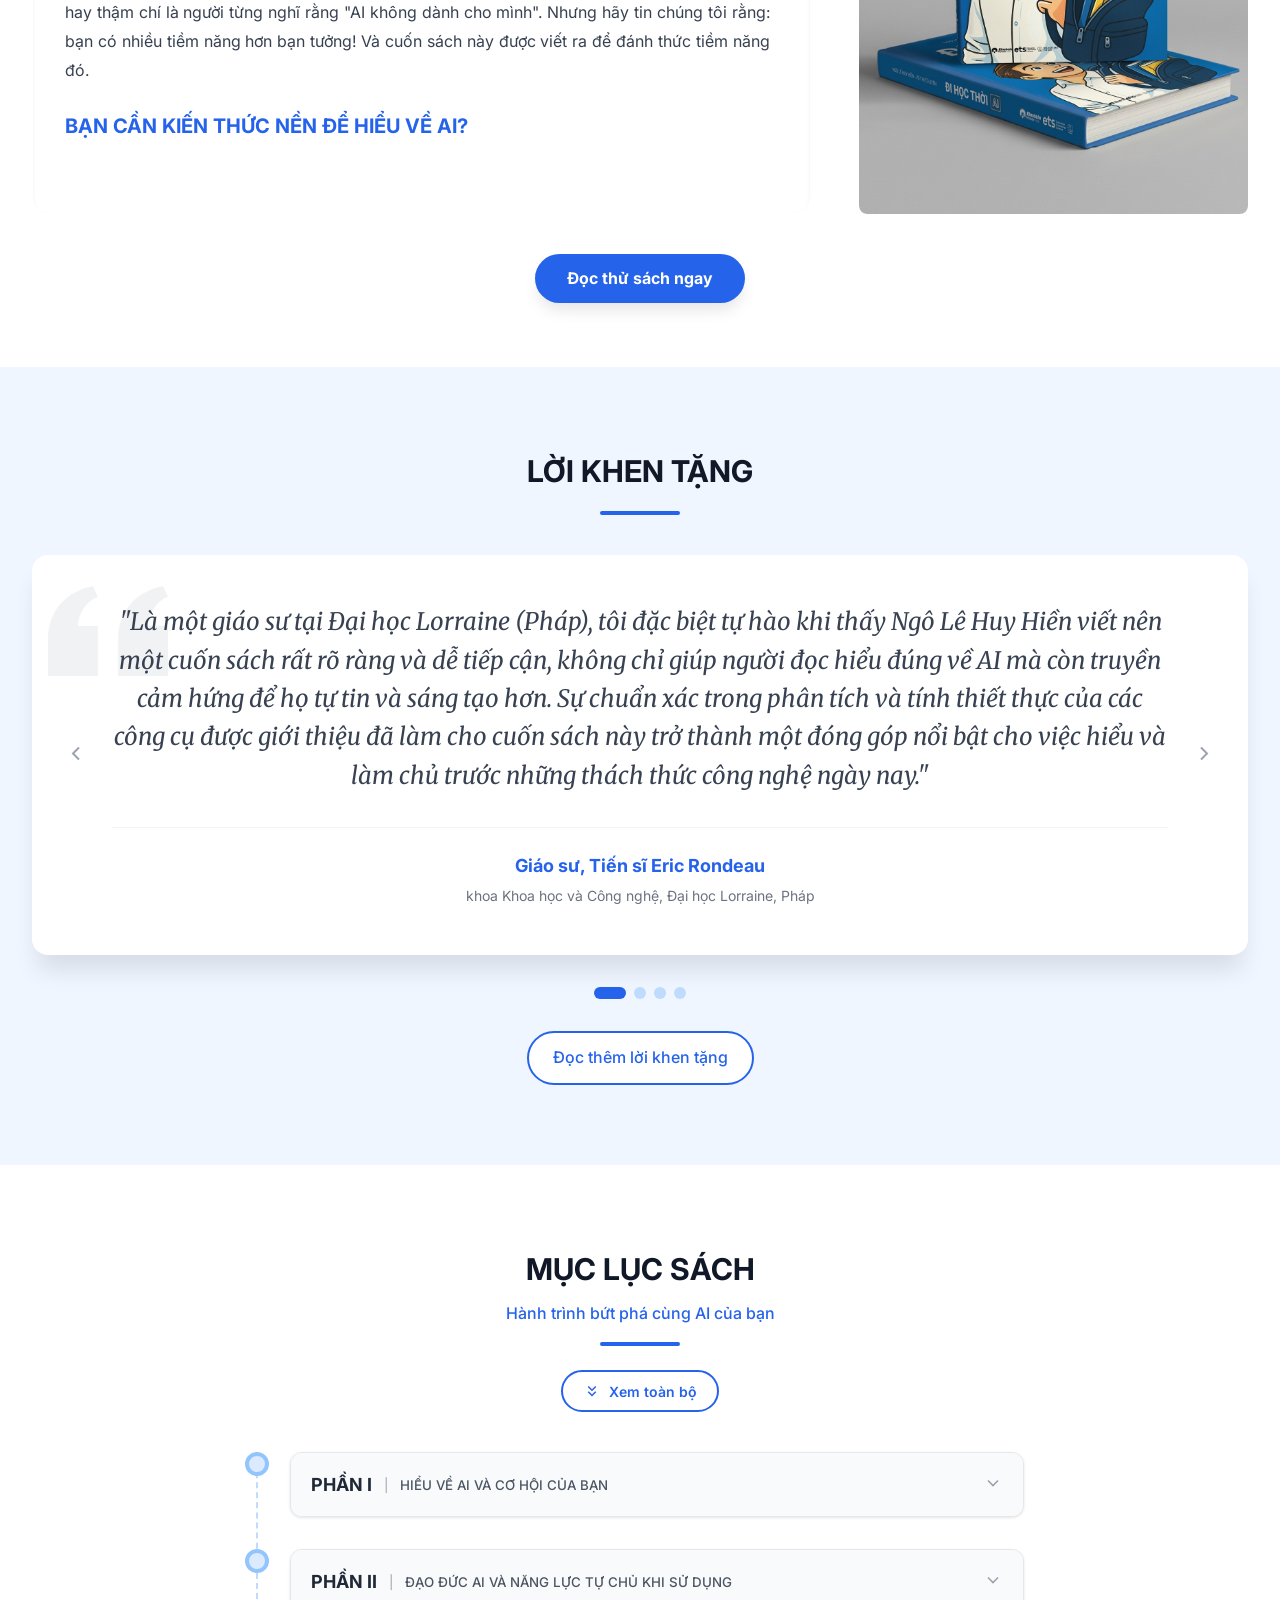
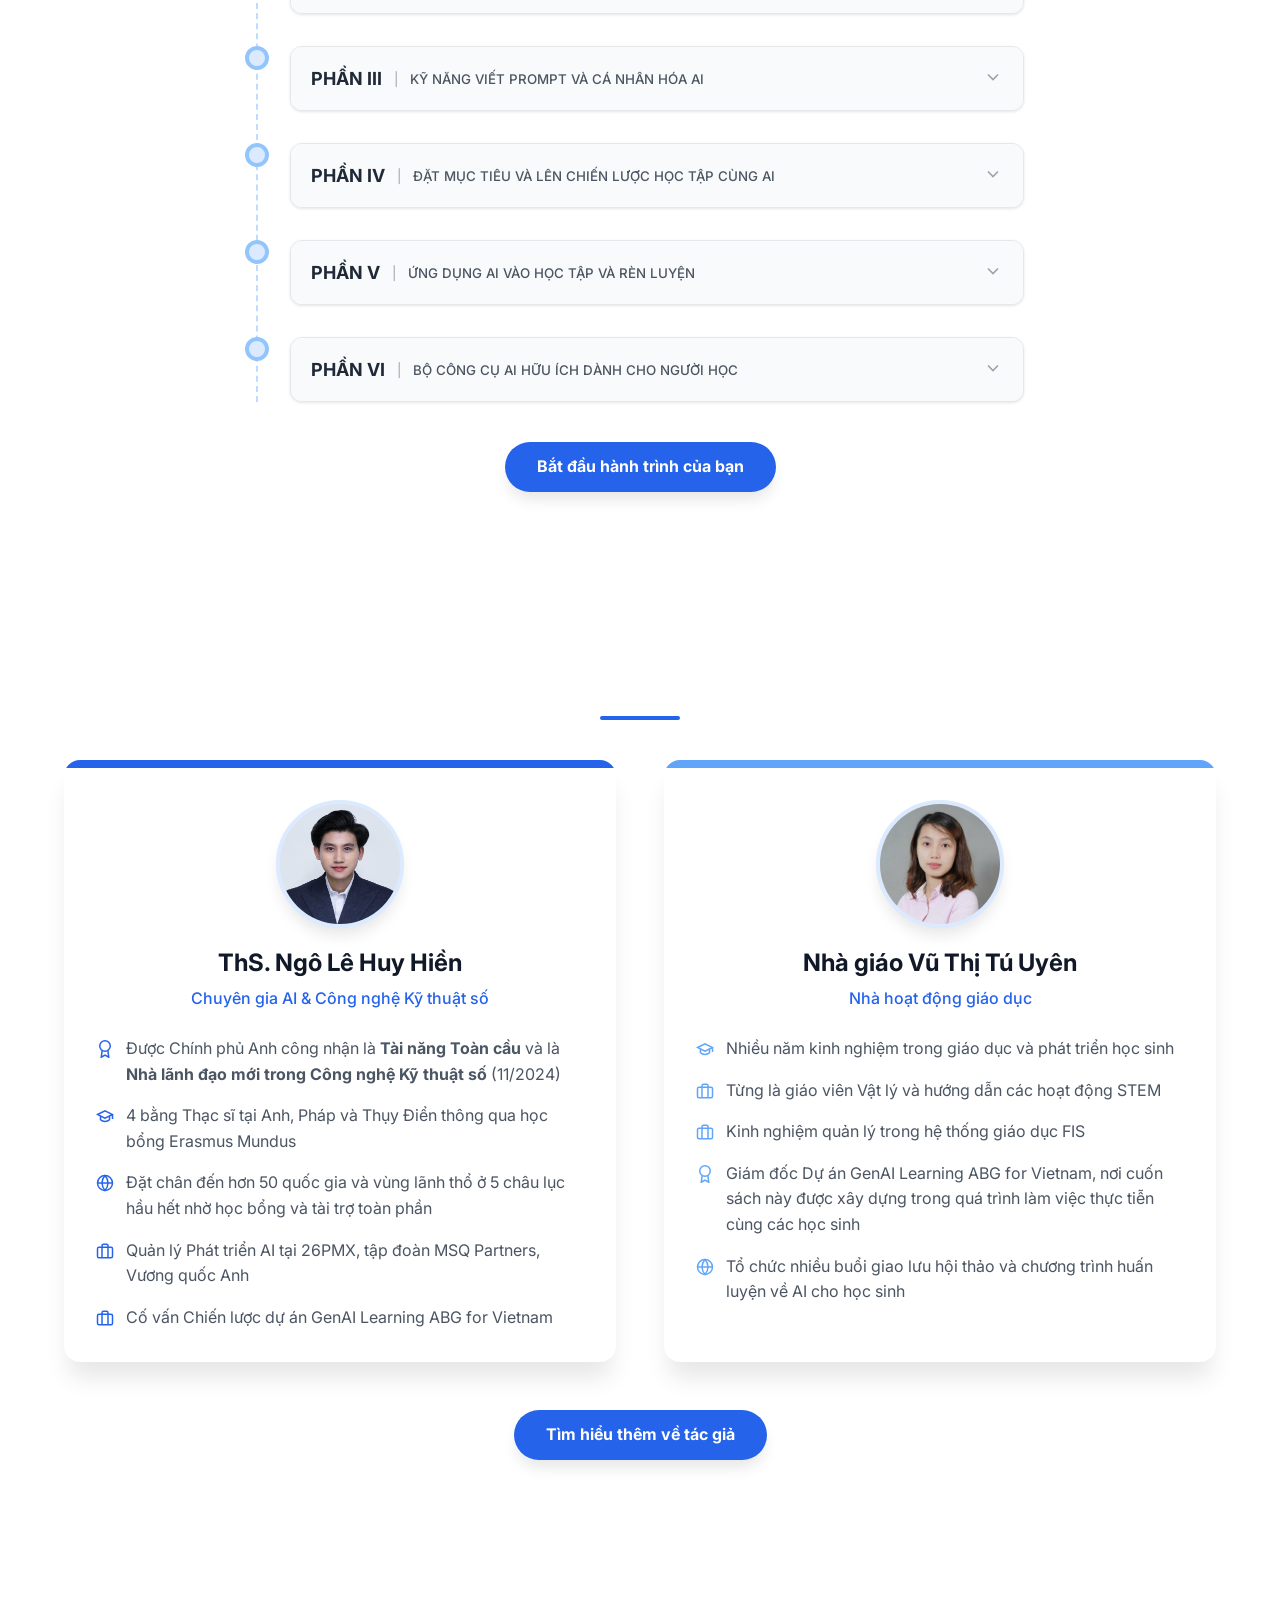
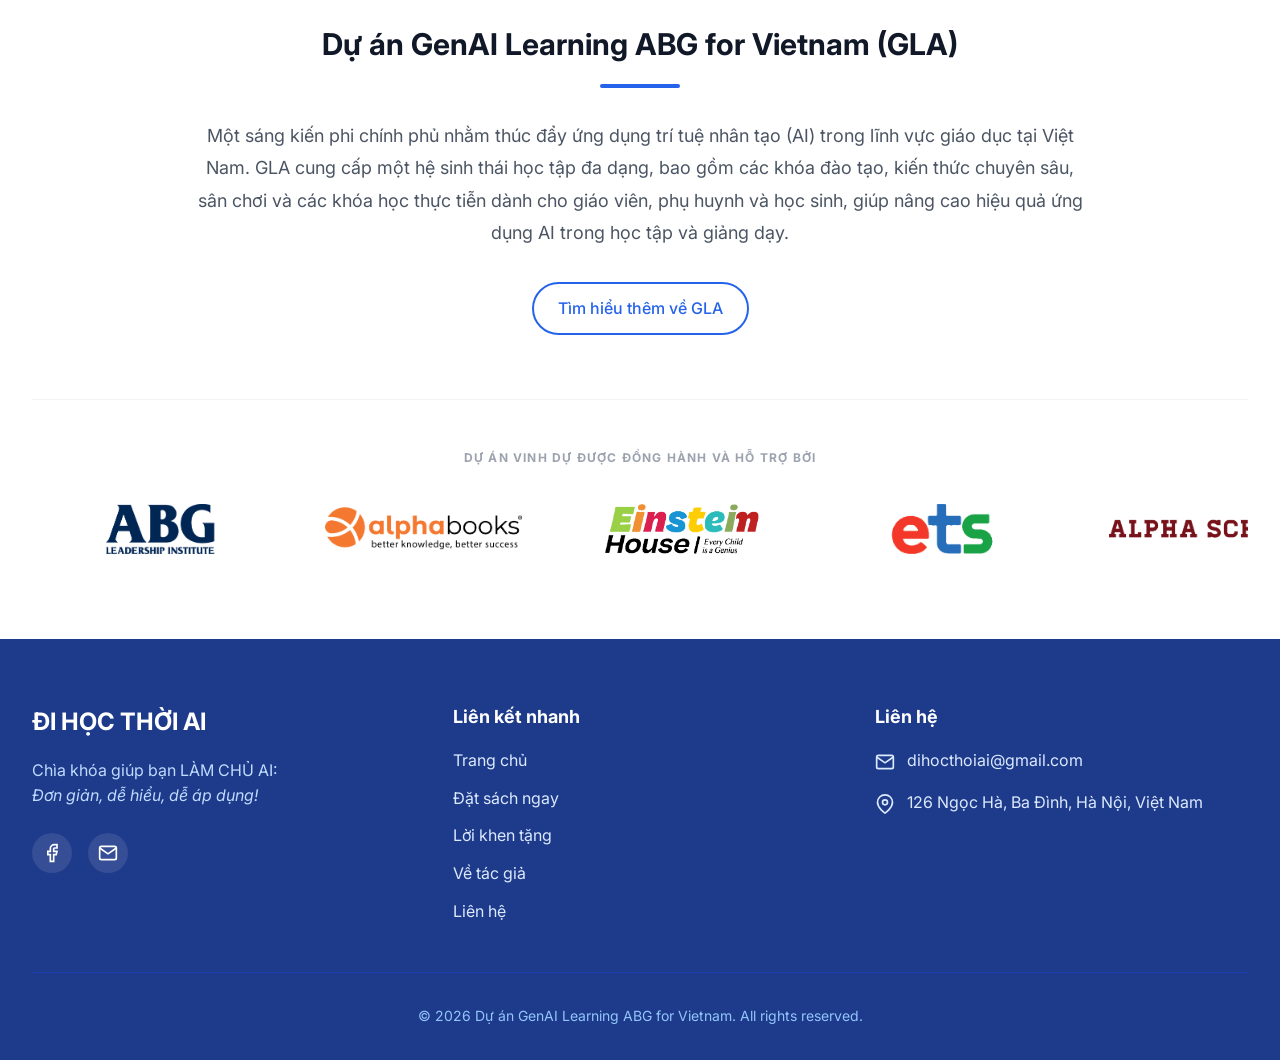
==== commit 47f64d94: "update favicon" ====
--- a/index.html
+++ b/index.html
@@ -7,7 +7,7 @@
 	<meta name="description" content="Đi Học Thời AI là cuốn sách mang lại những kiến thức về AI, kỹ năng và công cụ thiết thực; giúp ứng dụng AI vào học tập, sáng tạo và bứt phá trong kỷ nguyên số.">
     <meta name="robots" content="index,follow">
 	<link rel="canonical" href="https://dihocthoiai.com/">
-	<link rel="icon" type="image/svg+xml" href="data:image/svg+xml,%3Csvg xmlns='http://www.w3.org/2000/svg' viewBox='0 0 24 24' fill='none' stroke='%232563eb' stroke-width='2' stroke-linecap='round' stroke-linejoin='round'%3E%3Cpath d='M2 3h6a4 4 0 0 1 4 4v14a3 3 0 0 0-3-3H2z'/%3E%3Cpath d='M22 3h-6a4 4 0 0 0-4 4v14a3 3 0 0 1 3-3h7z'/%3E%3C/svg%3E">
+	<link rel="icon" type="image/svg+xml" href="img/favicon.png">
     <link rel="preconnect" href="https://fonts.googleapis.com">
     <link rel="preconnect" href="https://fonts.gstatic.com" crossorigin>
     <link href="https://fonts.googleapis.com/css2?family=Inter:wght@400;500;600;700;800&family=Merriweather:ital,wght@0,400;0,700;1,400;1,700&family=Noto+Serif:ital,wght@0,400;0,700;1,400;1,700&family=Playfair+Display:ital,wght@0,400;0,500;0,700;1,400;1,500;1,700&display=swap" rel="stylesheet">
--- a/styles.css
+++ b/styles.css
@@ -429,7 +429,7 @@
 .testimonial-page-card:hover { box-shadow: 0 10px 25px -5px rgba(0,0,0,0.1); }
 .testimonial-page-author-section { display: flex; flex-direction: column; align-items: center; text-align: center; padding-bottom: 1.5rem; border-bottom: 1px solid var(--gray-100); margin-bottom: 1.5rem; }
 @media (min-width: 640px) { .testimonial-page-author-section { min-width: 250px; max-width: 250px; padding-bottom: 0; border-bottom: none; margin-bottom: 0; padding-right: 2.5rem; border-right: 1px solid var(--gray-100); } }
-.testimonial-page-avatar { width: 100px; height: 100px; border-radius: 50%; object-fit: cover; border: 3px solid var(--brand-100); box-shadow: 0 10px 15px -3px rgba(0,0,0,0.1); margin-bottom: 1rem; }
+.testimonial-page-avatar { width: 100px; height: 100px; border-radius: 50%; object-fit: cover; border: 3px solid var(--brand-200); box-shadow: 0 10px 15px -3px rgba(0,0,0,0.1); margin-bottom: 1rem; }
 .testimonial-page-author h4 { color: var(--brand); font-weight: 700; font-size: 1.125rem; line-height: 1.3; margin-bottom: 0.5rem; }
 .testimonial-page-author p { color: var(--gray-500); font-size: 0.875rem; line-height: 1.5; }
 .testimonial-page-content { position: relative; z-index: 1; flex-grow: 1; display: flex; flex-direction: column; justify-content: center; }
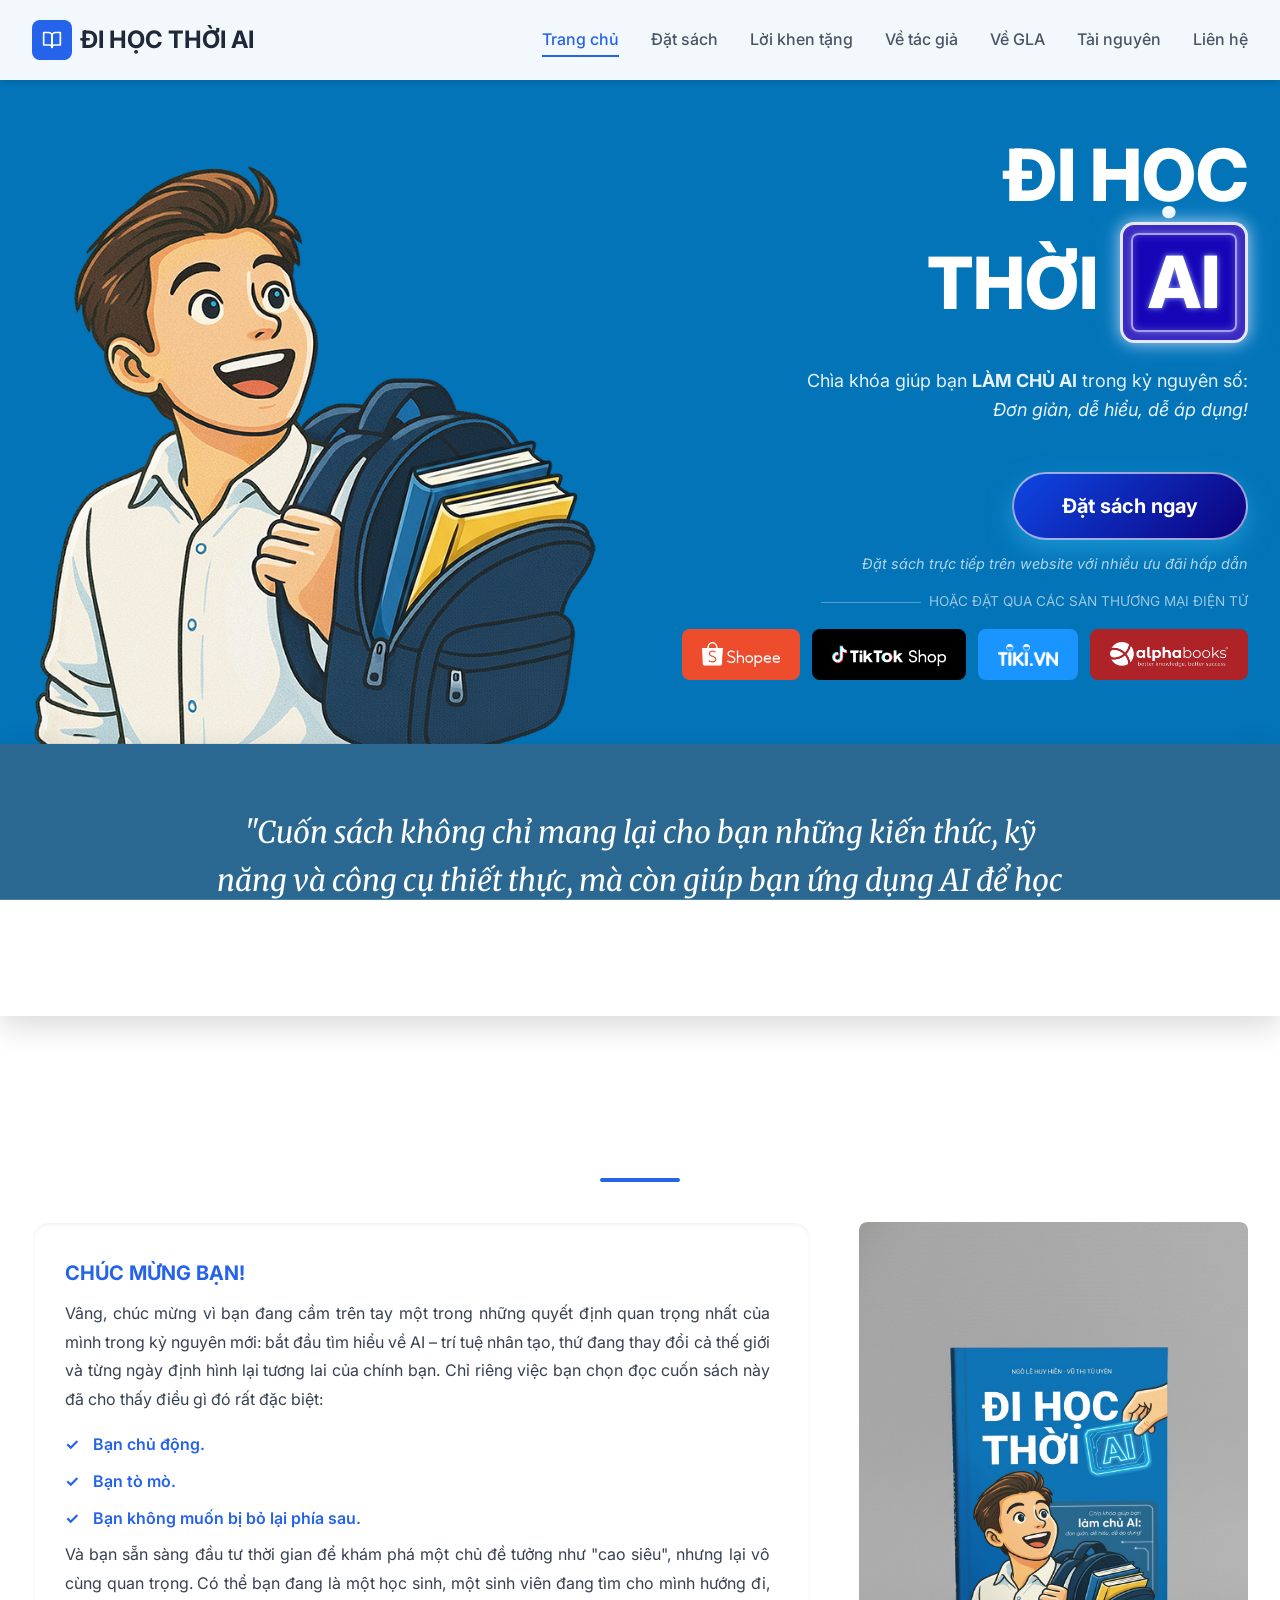
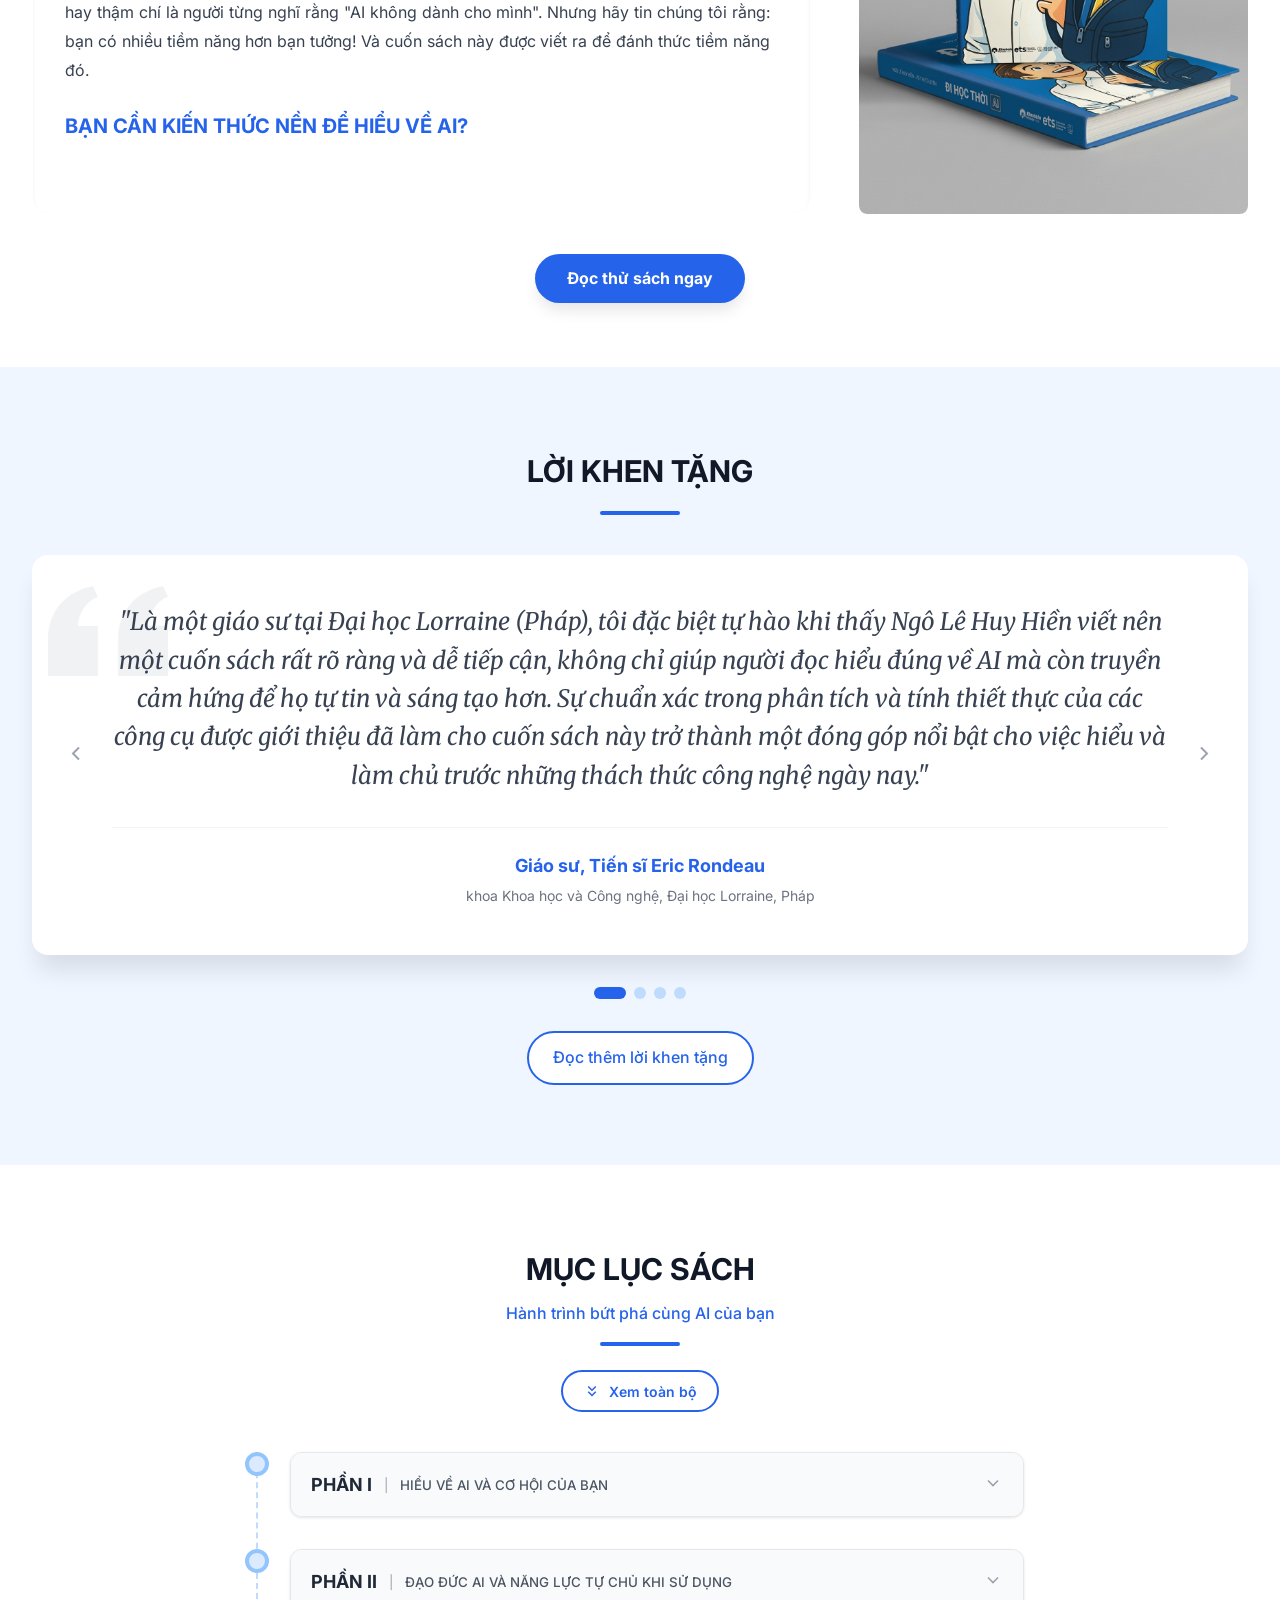
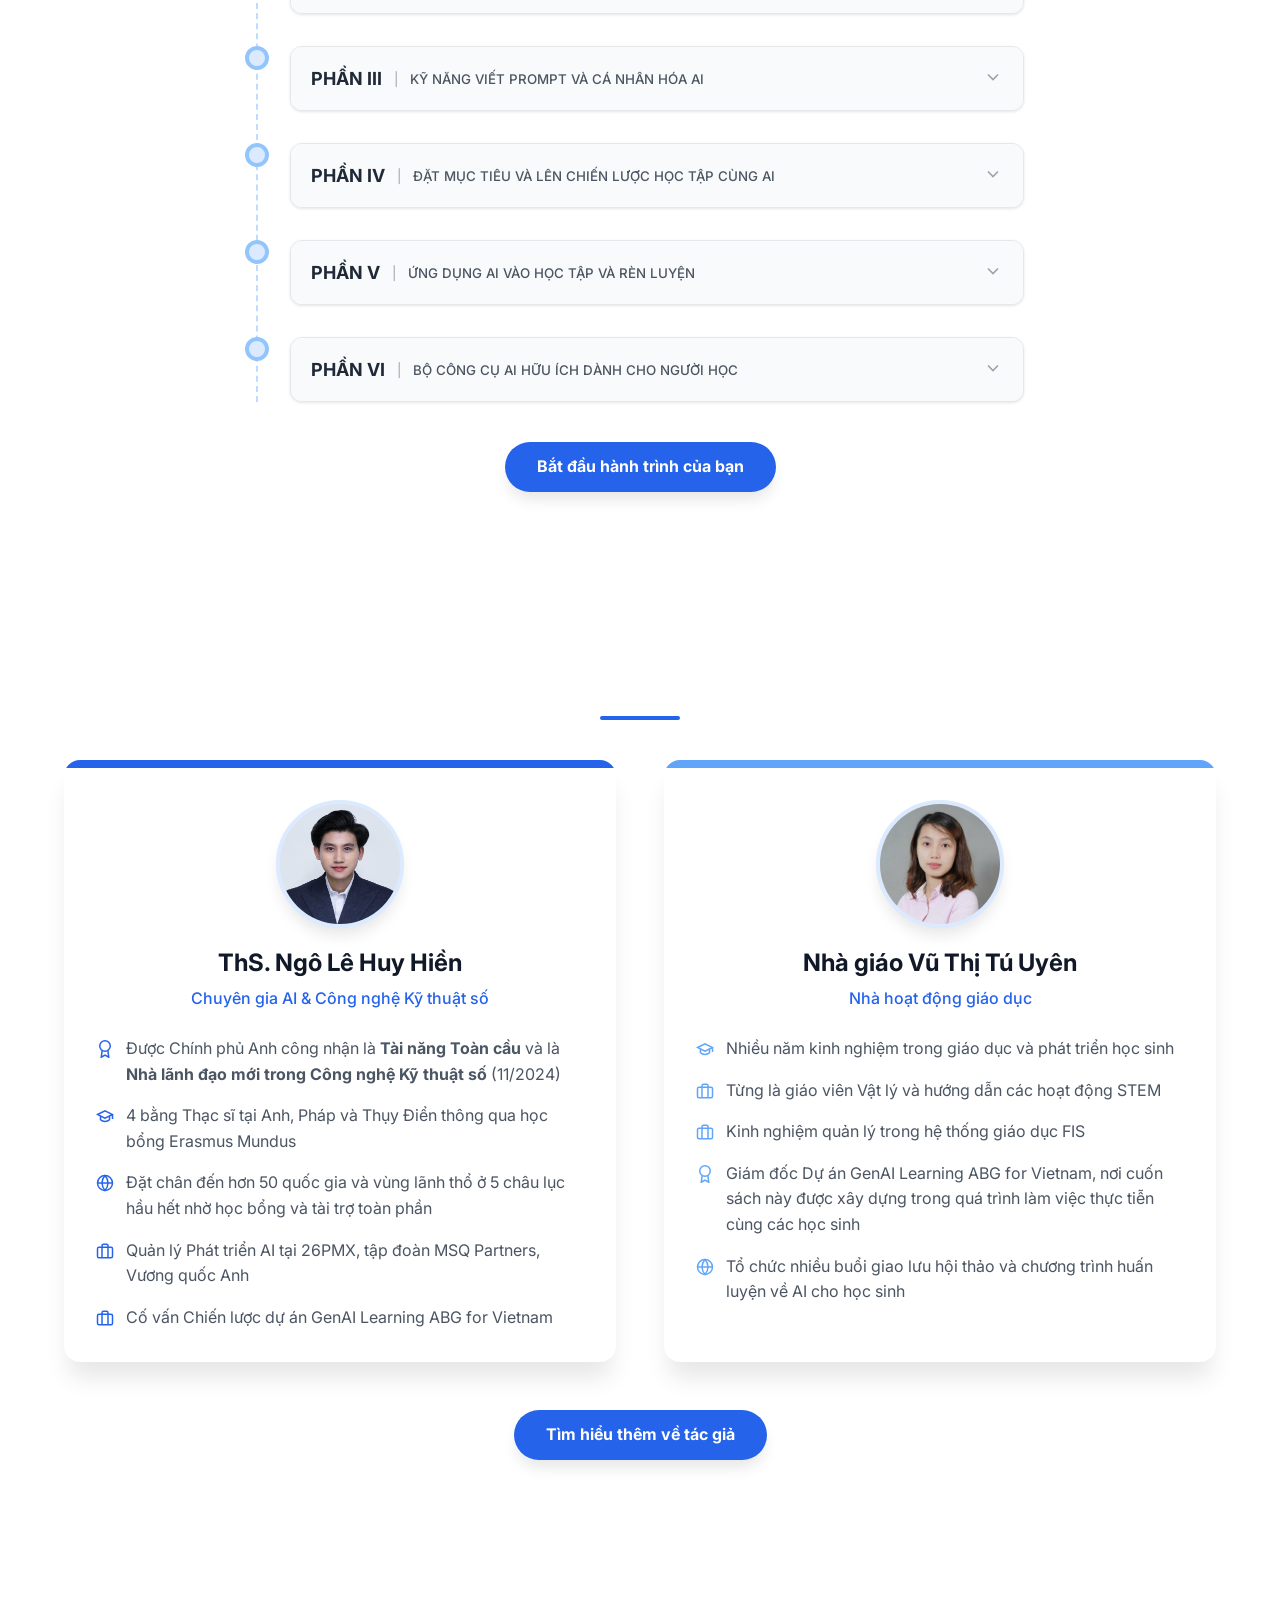
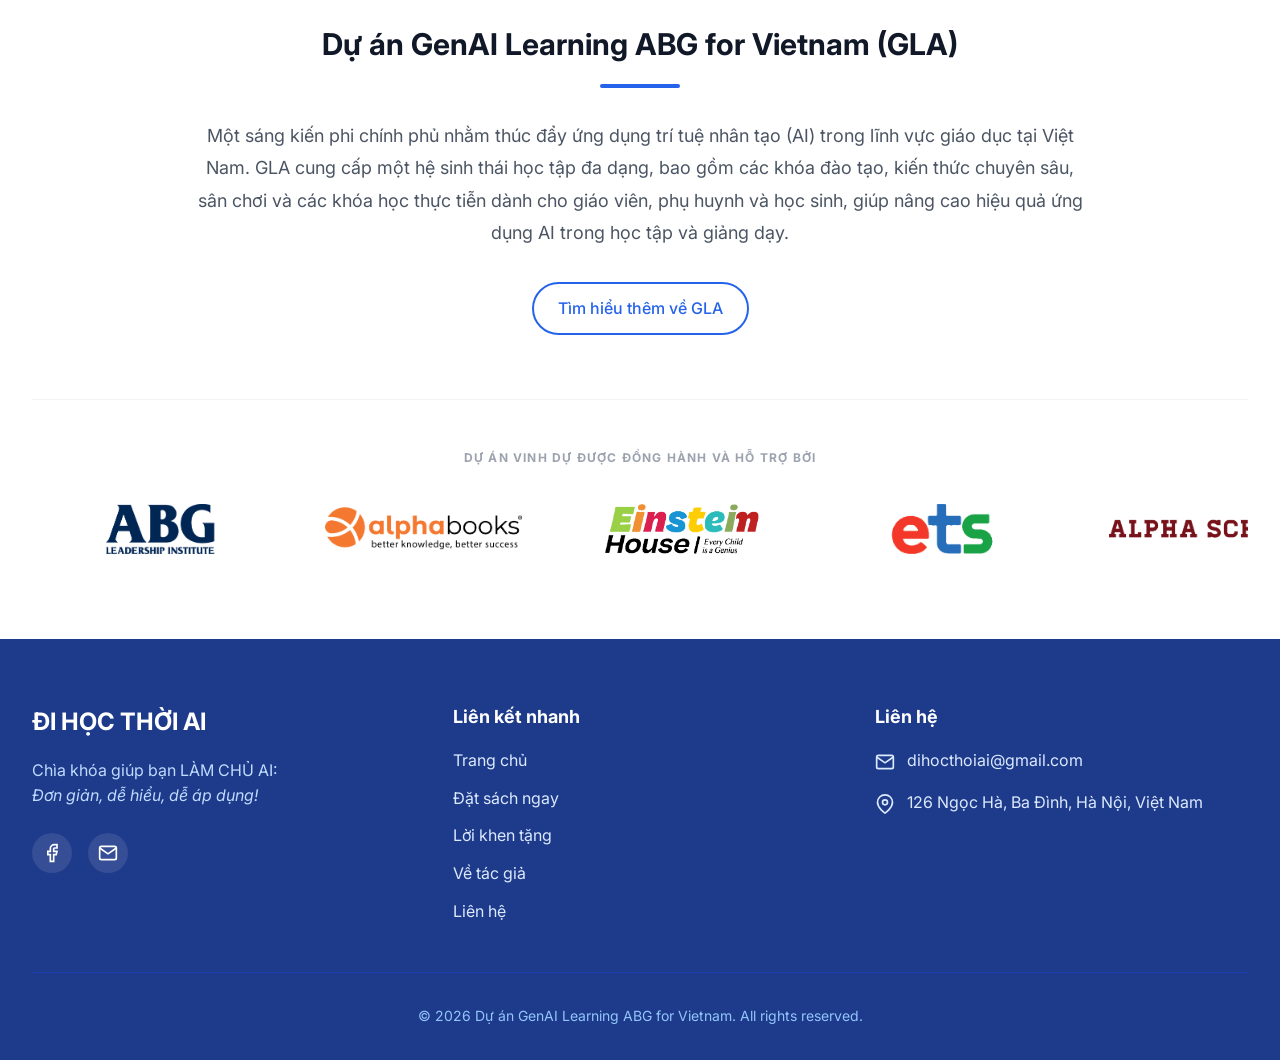
==== commit 773f7910: "Update Resource Page" ====
--- a/index.html
+++ b/index.html
@@ -71,6 +71,7 @@
                     <a href="testimonials.html" class="nav-link">Lời khen tặng</a>
                     <a href="authors.html" class="nav-link">Về tác giả</a>
                     <a href="gla.html" class="nav-link">Về GLA</a>
+                    <a href="resources.html" class="nav-link">Tài nguyên</a>
                     <a href="contact.html" class="nav-link">Liên hệ</a>
                 </nav>
 
@@ -95,6 +96,7 @@
                 <a href="testimonials.html" class="mobile-nav-link">Lời khen tặng</a>
                 <a href="authors.html" class="mobile-nav-link">Về tác giả</a>
                 <a href="gla.html" class="mobile-nav-link">Về GLA</a>
+                <a href="resources.html" class="mobile-nav-link">Tài nguyên</a>
                 <a href="contact.html" class="mobile-nav-link">Liên hệ</a>
             </div>
         </div>
--- a/styles.css
+++ b/styles.css
@@ -614,3 +614,190 @@
     .benefits-list li { font-size: 0.9rem; }
     .order-form-container { padding: 24px 20px; }
 }
+
+/* Resources Page */
+.resource-card {
+    max-width: 800px;
+    margin: 0 auto 3rem;
+    background: white;
+    border-radius: 1rem;
+    border: 1px solid var(--gray-200);
+    box-shadow: 0 10px 25px -5px rgba(0,0,0,0.08);
+    overflow: hidden;
+    transition: box-shadow 0.3s, transform 0.3s;
+}
+.resource-card:hover {
+    box-shadow: 0 20px 40px -10px rgba(0,0,0,0.15);
+    transform: translateY(-4px);
+}
+.resource-card-icon-area {
+    background: linear-gradient(135deg, var(--brand-600) 0%, var(--brand-800) 100%);
+    padding: 2rem 2rem 1.5rem;
+    display: flex;
+    align-items: center;
+    justify-content: space-between;
+}
+.resource-card-icon {
+    width: 72px;
+    height: 72px;
+    background: rgba(255,255,255,0.15);
+    border-radius: 1rem;
+    display: flex;
+    align-items: center;
+    justify-content: center;
+    color: white;
+}
+.resource-card-badge {
+    background: linear-gradient(135deg, #fbbf24, #f59e0b);
+    color: #1e1b4b;
+    font-size: 0.75rem;
+    font-weight: 800;
+    padding: 0.35rem 0.85rem;
+    border-radius: 50px;
+    letter-spacing: 0.05em;
+    box-shadow: 0 4px 12px rgba(251, 191, 36, 0.4);
+}
+.resource-card-body { padding: 2rem; }
+@media (min-width: 640px) { .resource-card-body { padding: 2.5rem; } }
+.resource-card-title {
+    font-size: 1.75rem;
+    font-weight: 800;
+    color: var(--gray-900);
+    margin-bottom: 0.5rem;
+}
+.resource-card-subtitle {
+    font-size: 1.1rem;
+    color: var(--brand);
+    font-weight: 500;
+    font-style: italic;
+    margin-bottom: 1rem;
+    line-height: 1.6;
+}
+.resource-card-desc {
+    color: var(--gray-600);
+    line-height: 1.7;
+    margin-bottom: 1.5rem;
+}
+.resource-card-btn {
+    display: inline-flex;
+    align-items: center;
+    gap: 0.6rem;
+    padding: 0.875rem 2rem;
+    background: var(--brand);
+    color: white;
+    font-weight: 700;
+    font-size: 1rem;
+    border-radius: 50px;
+    transition: all 0.3s;
+    box-shadow: 0 4px 15px rgba(37, 99, 235, 0.3);
+}
+.resource-card-btn:hover {
+    background: var(--brand-700);
+    transform: translateY(-2px);
+    box-shadow: 0 8px 25px rgba(37, 99, 235, 0.4);
+}
+
+/* Resource Book Section */
+.resource-book-section {
+    padding: 5rem 0;
+    background: linear-gradient(rgba(3, 55, 90, 0.93), rgba(3, 55, 90, 0.93)),
+                url('https://images.unsplash.com/photo-1456513080510-7bf3a84b82f8?auto=format&fit=crop&w=1920&q=80');
+    background-size: cover;
+    background-position: center;
+    background-attachment: fixed;
+}
+.resource-book-layout {
+    display: flex;
+    flex-direction: column;
+    align-items: center;
+    gap: 2.5rem;
+    max-width: 960px;
+    margin: 0 auto;
+}
+@media (min-width: 768px) {
+    .resource-book-layout {
+        flex-direction: row;
+        gap: 3.5rem;
+        align-items: center;
+    }
+}
+.resource-book-image {
+    position: relative;
+    width: 100%;
+    max-width: 320px;
+    flex-shrink: 0;
+    border-radius: 12px;
+    overflow: hidden;
+}
+@media (min-width: 768px) {
+    .resource-book-image { max-width: 300px; }
+}
+.resource-book-image img {
+    position: relative;
+    width: 100%;
+    height: auto;
+    border-radius: 12px;
+    box-shadow: 0 25px 50px -12px rgba(0,0,0,0.4);
+    transition: transform 0.5s;
+}
+.resource-book-image:hover img { transform: scale(1.03); }
+.resource-book-glow {
+    position: absolute;
+    inset: -4px;
+    background: linear-gradient(to right, var(--brand-300), var(--brand-600));
+    border-radius: 12px;
+    filter: blur(10px);
+    opacity: 0.3;
+    transition: opacity 0.5s;
+}
+.resource-book-image:hover .resource-book-glow { opacity: 0.5; }
+.resource-book-info { color: white; text-align: center; }
+@media (min-width: 768px) { .resource-book-info { text-align: left; } }
+.resource-book-info h2 {
+    font-size: 2rem;
+    font-weight: 800;
+    margin-bottom: 0.75rem;
+    color: white;
+}
+.resource-book-tagline {
+    font-size: 1.15rem;
+    color: rgba(255,255,255,0.85);
+    margin-bottom: 1.25rem;
+    font-style: italic;
+}
+.resource-book-tagline strong { color: white; }
+.resource-book-desc {
+    color: rgba(255,255,255,0.8);
+    line-height: 1.8;
+    margin-bottom: 1rem;
+    font-size: 1rem;
+}
+.resource-book-actions {
+    display: flex;
+    flex-wrap: wrap;
+    gap: 1rem;
+    margin-top: 1.5rem;
+    justify-content: center;
+}
+@media (min-width: 768px) {
+    .resource-book-actions { justify-content: flex-start; }
+}
+.resource-book-actions .btn-primary {
+    background: white;
+    color: var(--brand-800);
+    font-weight: 700;
+    box-shadow: 0 10px 20px rgba(0,0,0,0.2);
+}
+.resource-book-actions .btn-primary:hover {
+    background: var(--brand-100);
+    transform: translateY(-2px);
+}
+.resource-book-actions .btn-outline {
+    border-color: rgba(255,255,255,0.6);
+    color: white;
+    background: transparent;
+}
+.resource-book-actions .btn-outline:hover {
+    background: rgba(255,255,255,0.15);
+    border-color: white;
+}
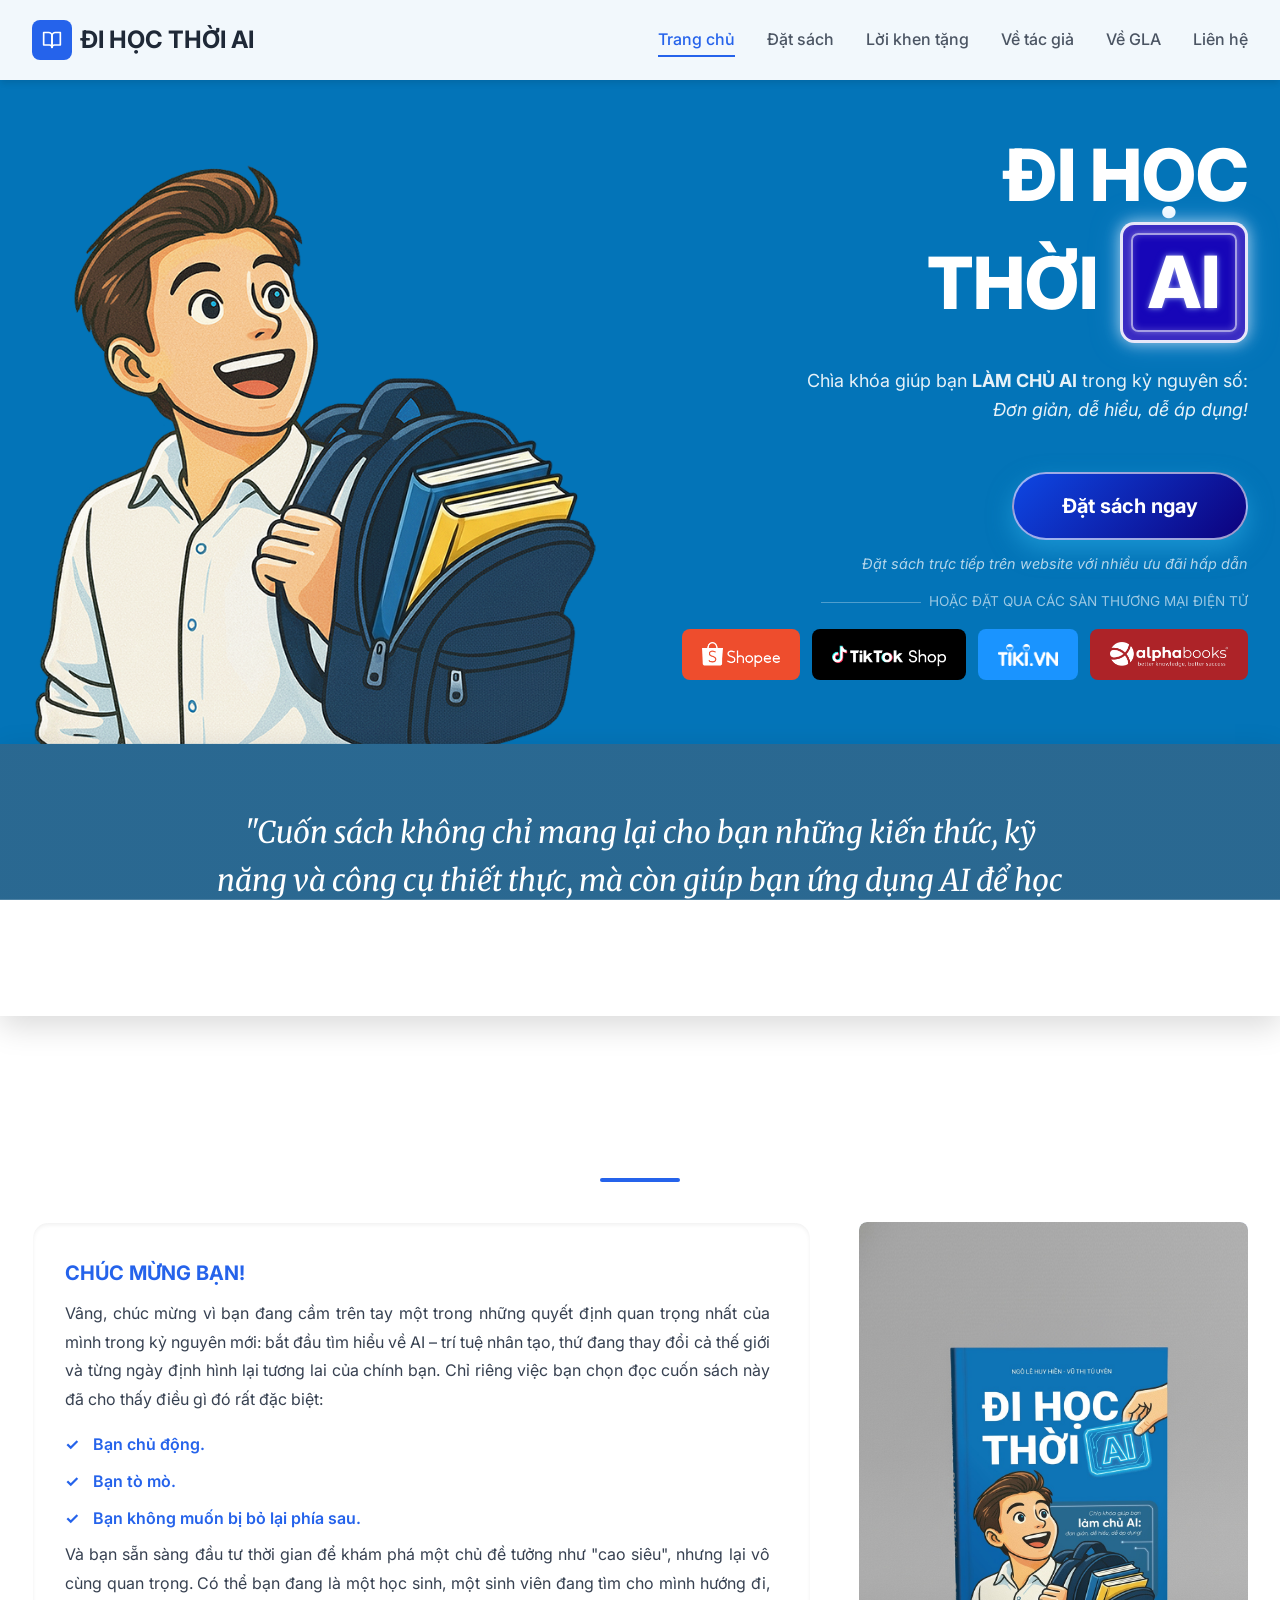
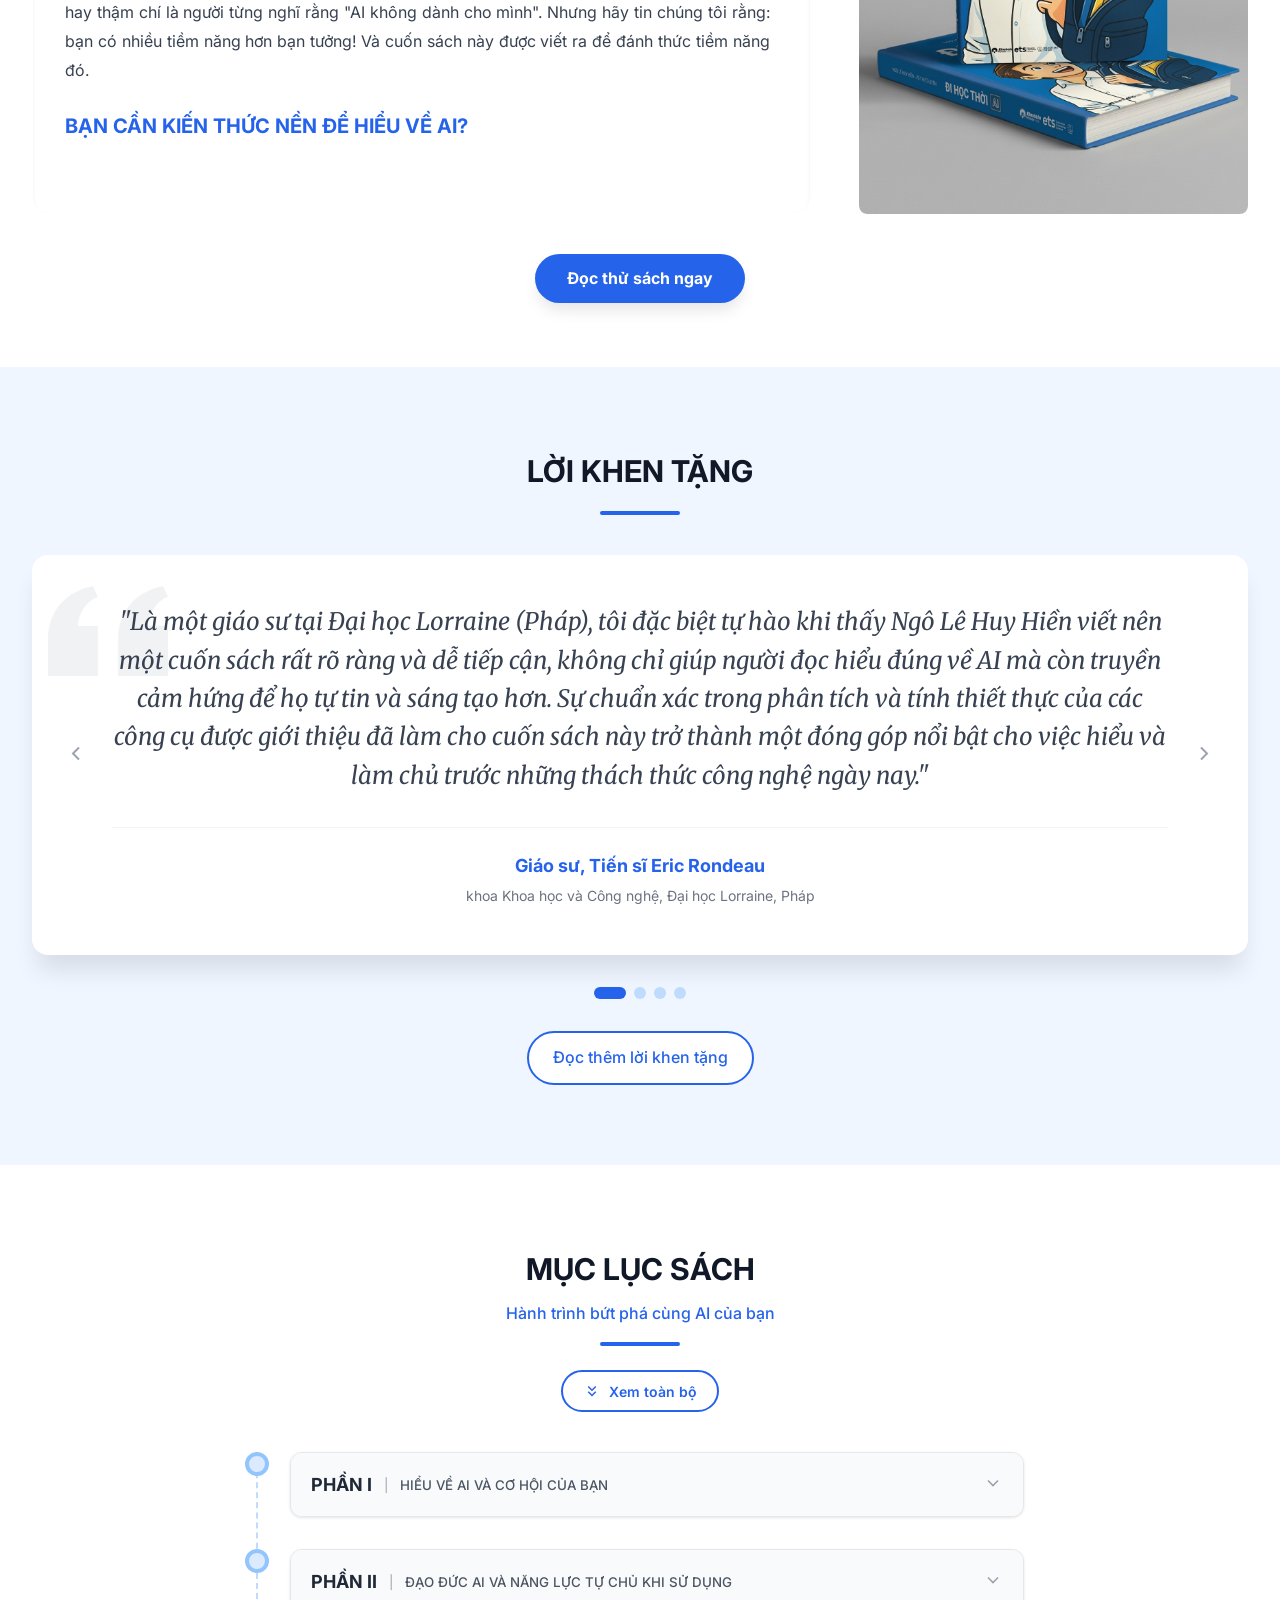
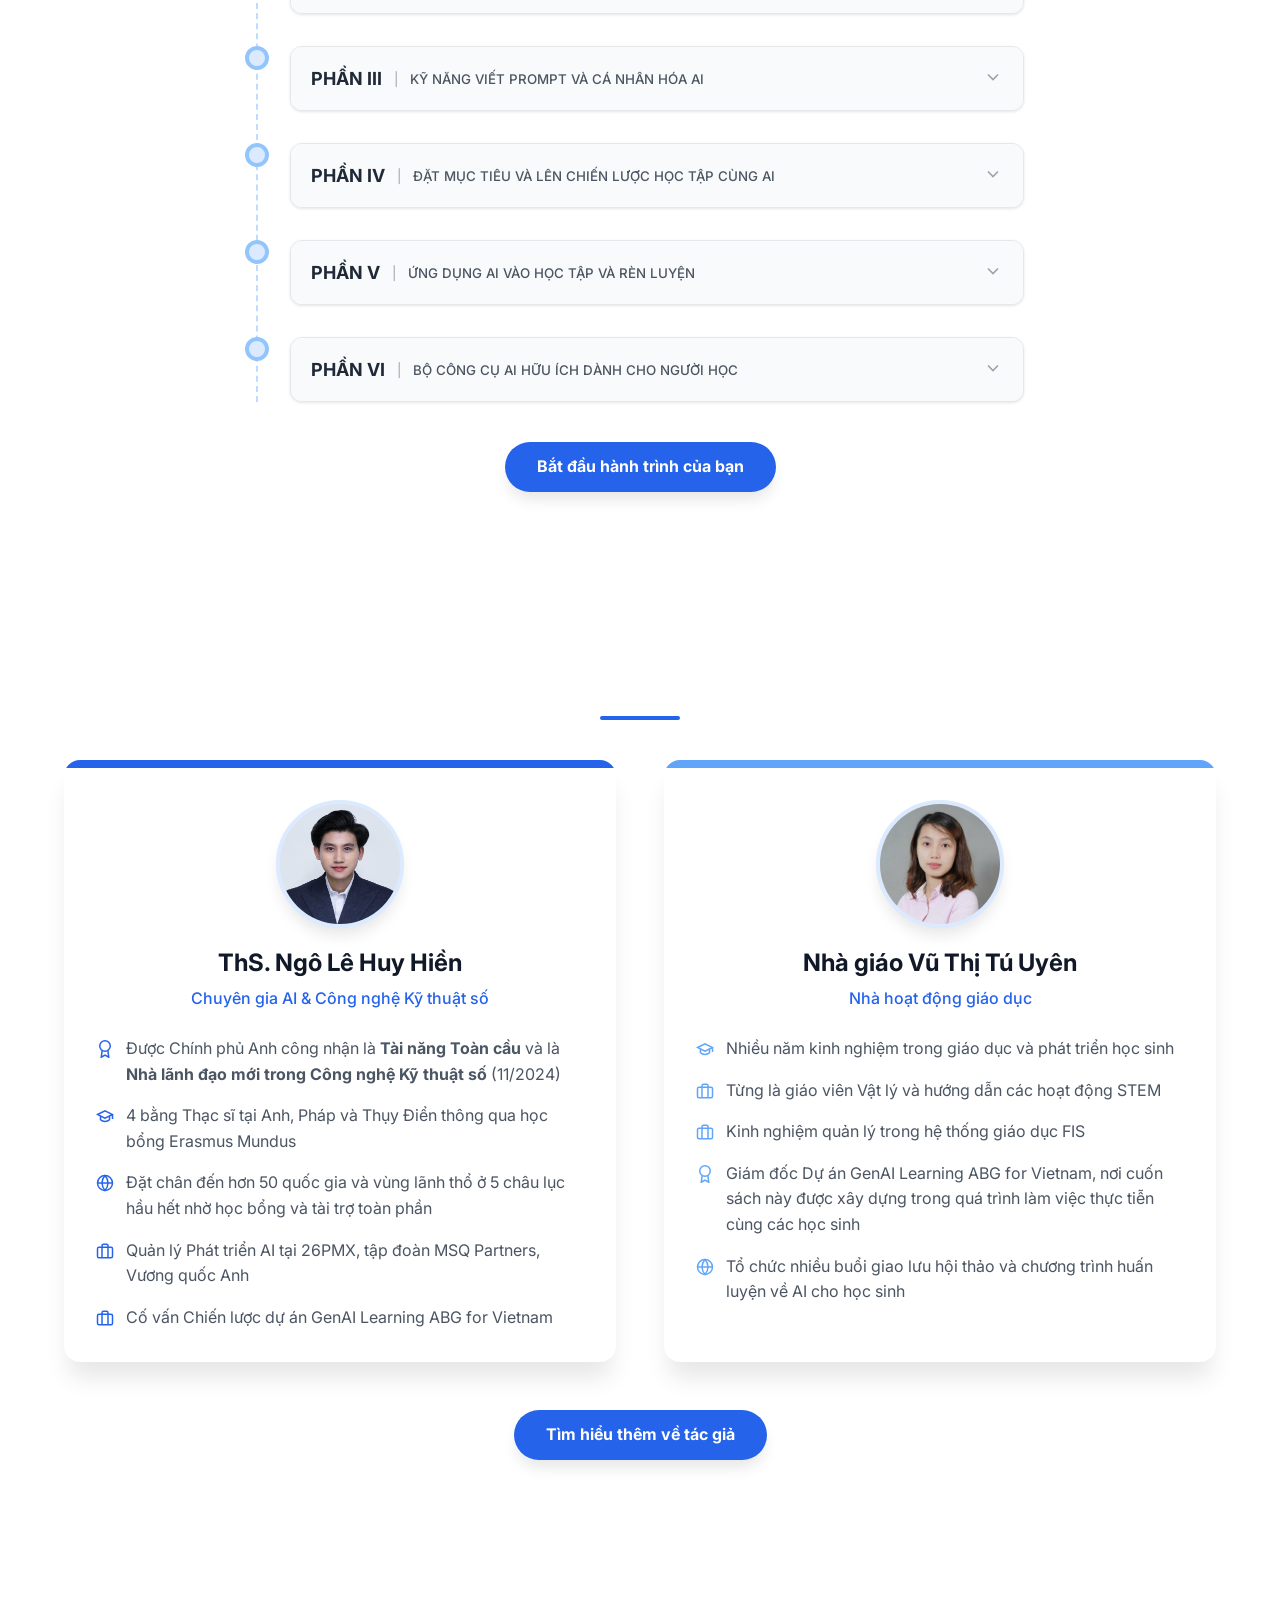
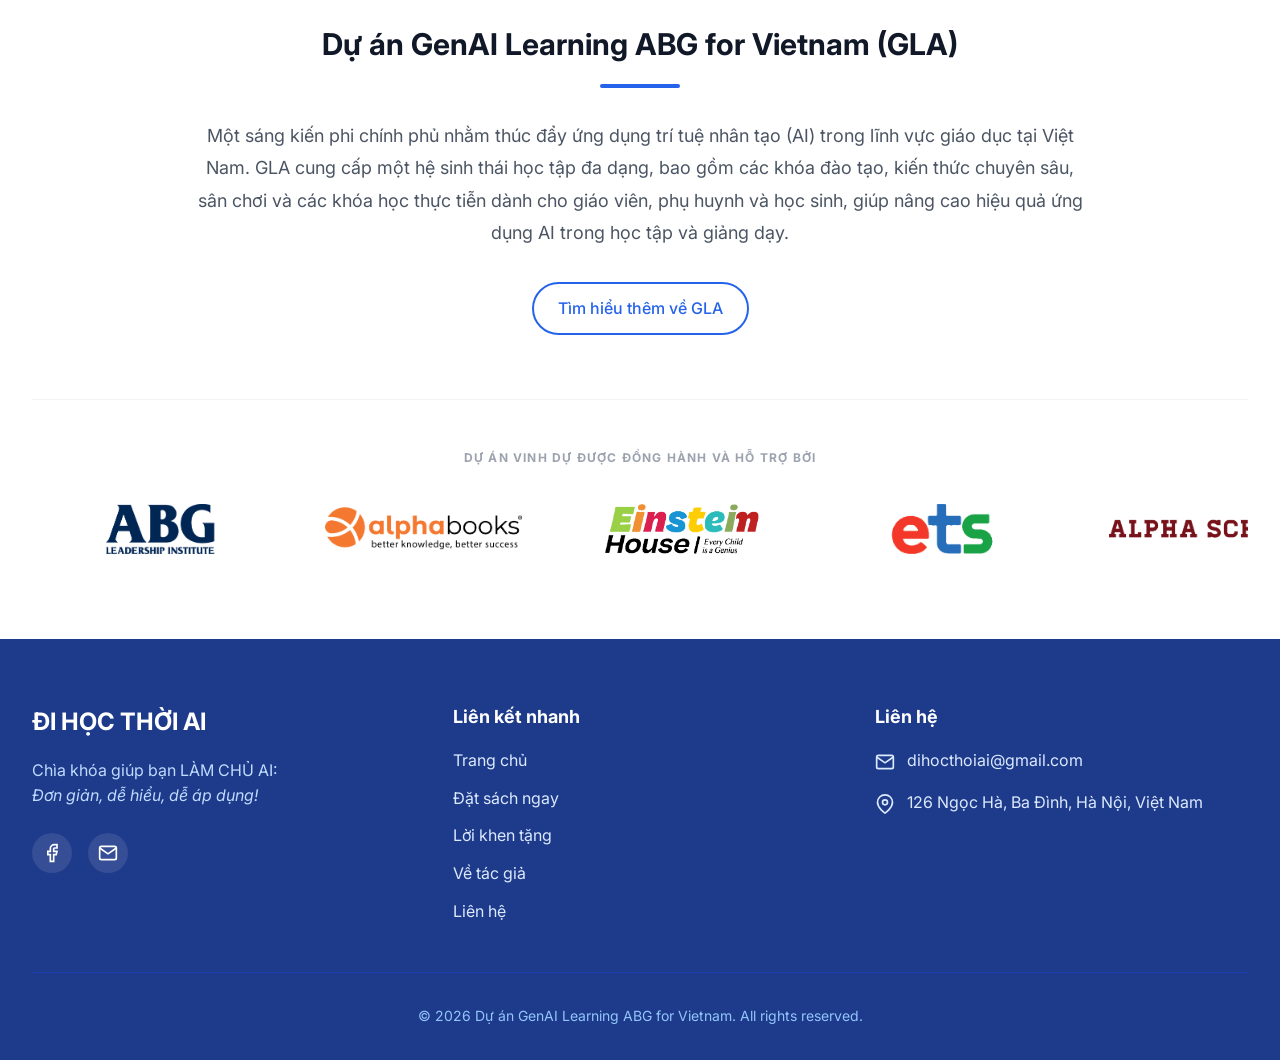
==== commit 355f888f: "Update" ====
--- a/index.html
+++ b/index.html
@@ -71,7 +71,6 @@
                     <a href="testimonials.html" class="nav-link">Lời khen tặng</a>
                     <a href="authors.html" class="nav-link">Về tác giả</a>
                     <a href="gla.html" class="nav-link">Về GLA</a>
-                    <a href="resources.html" class="nav-link">Tài nguyên</a>
                     <a href="contact.html" class="nav-link">Liên hệ</a>
                 </nav>
 
@@ -96,7 +95,6 @@
                 <a href="testimonials.html" class="mobile-nav-link">Lời khen tặng</a>
                 <a href="authors.html" class="mobile-nav-link">Về tác giả</a>
                 <a href="gla.html" class="mobile-nav-link">Về GLA</a>
-                <a href="resources.html" class="mobile-nav-link">Tài nguyên</a>
                 <a href="contact.html" class="mobile-nav-link">Liên hệ</a>
             </div>
         </div>
--- a/styles.css
+++ b/styles.css
@@ -614,190 +614,3 @@
     .benefits-list li { font-size: 0.9rem; }
     .order-form-container { padding: 24px 20px; }
 }
-
-/* Resources Page */
-.resource-card {
-    max-width: 800px;
-    margin: 0 auto 3rem;
-    background: white;
-    border-radius: 1rem;
-    border: 1px solid var(--gray-200);
-    box-shadow: 0 10px 25px -5px rgba(0,0,0,0.08);
-    overflow: hidden;
-    transition: box-shadow 0.3s, transform 0.3s;
-}
-.resource-card:hover {
-    box-shadow: 0 20px 40px -10px rgba(0,0,0,0.15);
-    transform: translateY(-4px);
-}
-.resource-card-icon-area {
-    background: linear-gradient(135deg, var(--brand-600) 0%, var(--brand-800) 100%);
-    padding: 2rem 2rem 1.5rem;
-    display: flex;
-    align-items: center;
-    justify-content: space-between;
-}
-.resource-card-icon {
-    width: 72px;
-    height: 72px;
-    background: rgba(255,255,255,0.15);
-    border-radius: 1rem;
-    display: flex;
-    align-items: center;
-    justify-content: center;
-    color: white;
-}
-.resource-card-badge {
-    background: linear-gradient(135deg, #fbbf24, #f59e0b);
-    color: #1e1b4b;
-    font-size: 0.75rem;
-    font-weight: 800;
-    padding: 0.35rem 0.85rem;
-    border-radius: 50px;
-    letter-spacing: 0.05em;
-    box-shadow: 0 4px 12px rgba(251, 191, 36, 0.4);
-}
-.resource-card-body { padding: 2rem; }
-@media (min-width: 640px) { .resource-card-body { padding: 2.5rem; } }
-.resource-card-title {
-    font-size: 1.75rem;
-    font-weight: 800;
-    color: var(--gray-900);
-    margin-bottom: 0.5rem;
-}
-.resource-card-subtitle {
-    font-size: 1.1rem;
-    color: var(--brand);
-    font-weight: 500;
-    font-style: italic;
-    margin-bottom: 1rem;
-    line-height: 1.6;
-}
-.resource-card-desc {
-    color: var(--gray-600);
-    line-height: 1.7;
-    margin-bottom: 1.5rem;
-}
-.resource-card-btn {
-    display: inline-flex;
-    align-items: center;
-    gap: 0.6rem;
-    padding: 0.875rem 2rem;
-    background: var(--brand);
-    color: white;
-    font-weight: 700;
-    font-size: 1rem;
-    border-radius: 50px;
-    transition: all 0.3s;
-    box-shadow: 0 4px 15px rgba(37, 99, 235, 0.3);
-}
-.resource-card-btn:hover {
-    background: var(--brand-700);
-    transform: translateY(-2px);
-    box-shadow: 0 8px 25px rgba(37, 99, 235, 0.4);
-}
-
-/* Resource Book Section */
-.resource-book-section {
-    padding: 5rem 0;
-    background: linear-gradient(rgba(3, 55, 90, 0.93), rgba(3, 55, 90, 0.93)),
-                url('https://images.unsplash.com/photo-1456513080510-7bf3a84b82f8?auto=format&fit=crop&w=1920&q=80');
-    background-size: cover;
-    background-position: center;
-    background-attachment: fixed;
-}
-.resource-book-layout {
-    display: flex;
-    flex-direction: column;
-    align-items: center;
-    gap: 2.5rem;
-    max-width: 960px;
-    margin: 0 auto;
-}
-@media (min-width: 768px) {
-    .resource-book-layout {
-        flex-direction: row;
-        gap: 3.5rem;
-        align-items: center;
-    }
-}
-.resource-book-image {
-    position: relative;
-    width: 100%;
-    max-width: 320px;
-    flex-shrink: 0;
-    border-radius: 12px;
-    overflow: hidden;
-}
-@media (min-width: 768px) {
-    .resource-book-image { max-width: 300px; }
-}
-.resource-book-image img {
-    position: relative;
-    width: 100%;
-    height: auto;
-    border-radius: 12px;
-    box-shadow: 0 25px 50px -12px rgba(0,0,0,0.4);
-    transition: transform 0.5s;
-}
-.resource-book-image:hover img { transform: scale(1.03); }
-.resource-book-glow {
-    position: absolute;
-    inset: -4px;
-    background: linear-gradient(to right, var(--brand-300), var(--brand-600));
-    border-radius: 12px;
-    filter: blur(10px);
-    opacity: 0.3;
-    transition: opacity 0.5s;
-}
-.resource-book-image:hover .resource-book-glow { opacity: 0.5; }
-.resource-book-info { color: white; text-align: center; }
-@media (min-width: 768px) { .resource-book-info { text-align: left; } }
-.resource-book-info h2 {
-    font-size: 2rem;
-    font-weight: 800;
-    margin-bottom: 0.75rem;
-    color: white;
-}
-.resource-book-tagline {
-    font-size: 1.15rem;
-    color: rgba(255,255,255,0.85);
-    margin-bottom: 1.25rem;
-    font-style: italic;
-}
-.resource-book-tagline strong { color: white; }
-.resource-book-desc {
-    color: rgba(255,255,255,0.8);
-    line-height: 1.8;
-    margin-bottom: 1rem;
-    font-size: 1rem;
-}
-.resource-book-actions {
-    display: flex;
-    flex-wrap: wrap;
-    gap: 1rem;
-    margin-top: 1.5rem;
-    justify-content: center;
-}
-@media (min-width: 768px) {
-    .resource-book-actions { justify-content: flex-start; }
-}
-.resource-book-actions .btn-primary {
-    background: white;
-    color: var(--brand-800);
-    font-weight: 700;
-    box-shadow: 0 10px 20px rgba(0,0,0,0.2);
-}
-.resource-book-actions .btn-primary:hover {
-    background: var(--brand-100);
-    transform: translateY(-2px);
-}
-.resource-book-actions .btn-outline {
-    border-color: rgba(255,255,255,0.6);
-    color: white;
-    background: transparent;
-}
-.resource-book-actions .btn-outline:hover {
-    background: rgba(255,255,255,0.15);
-    border-color: white;
-}
